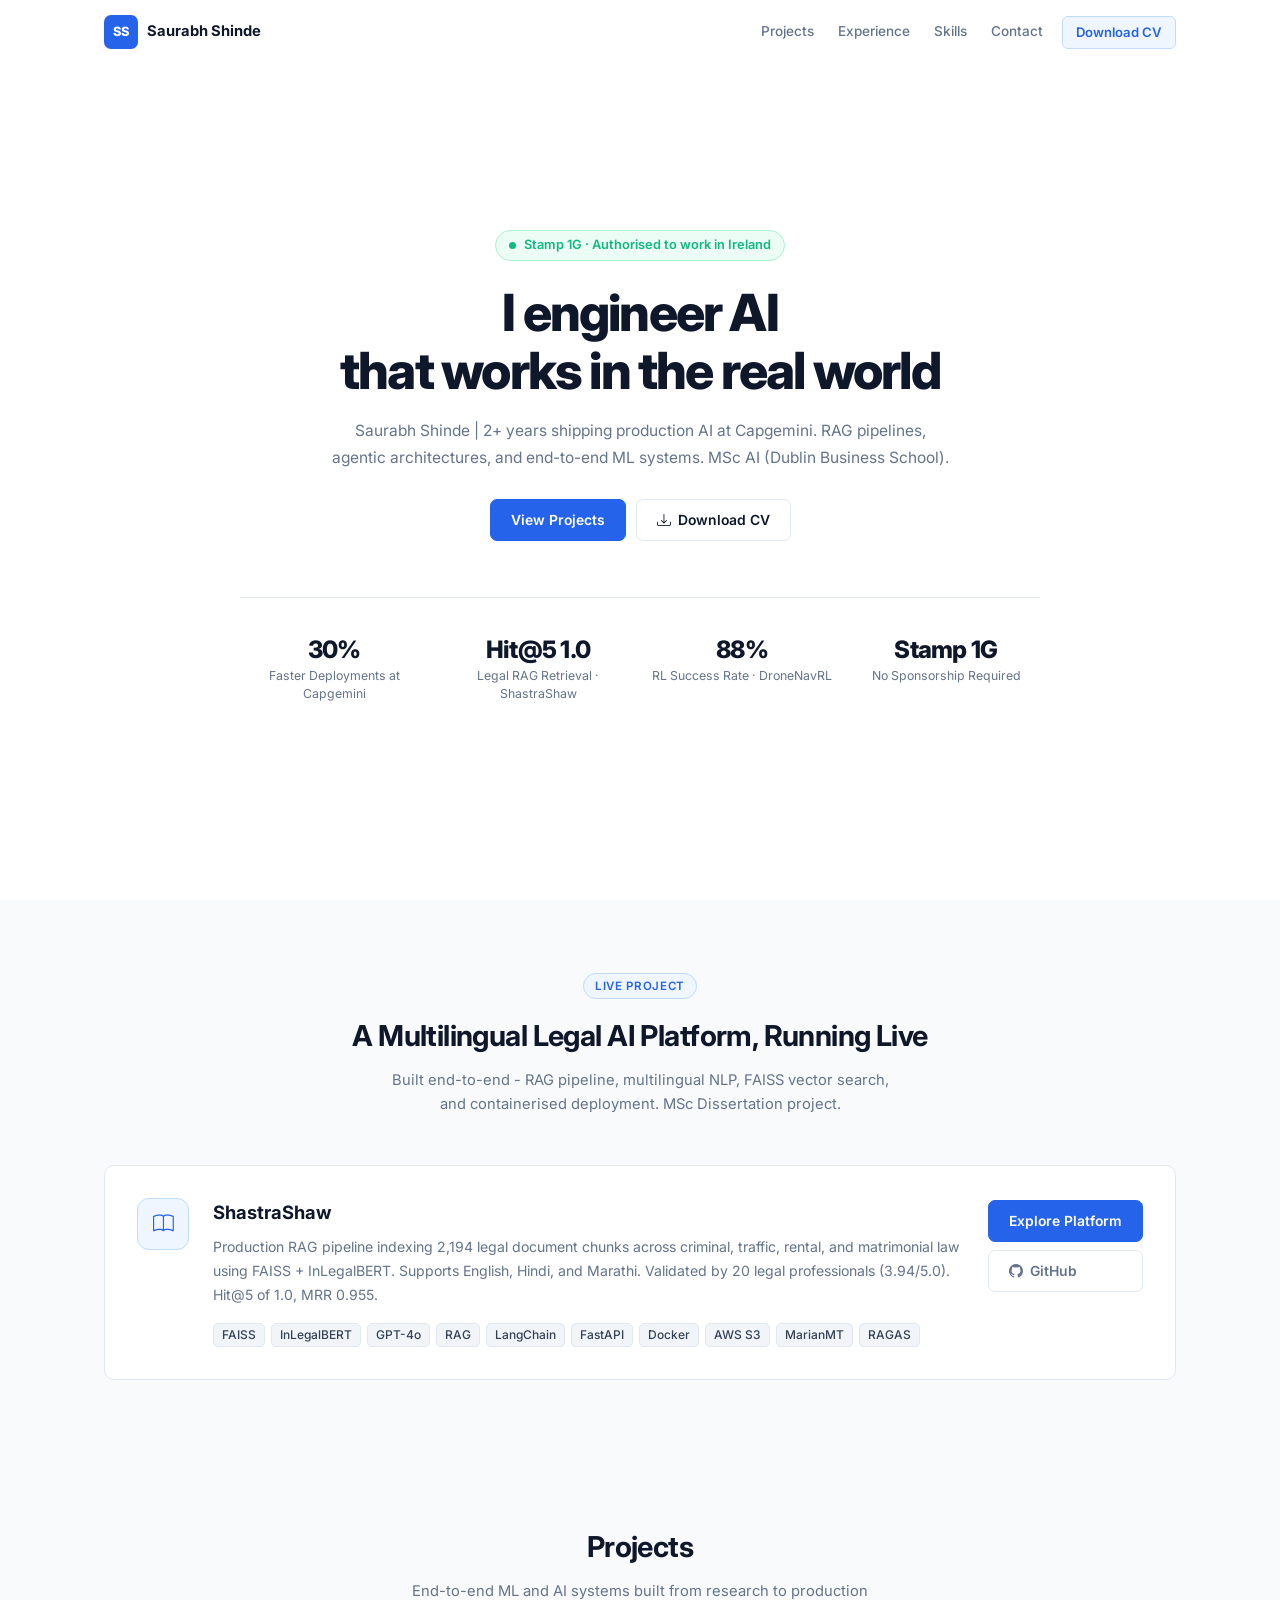
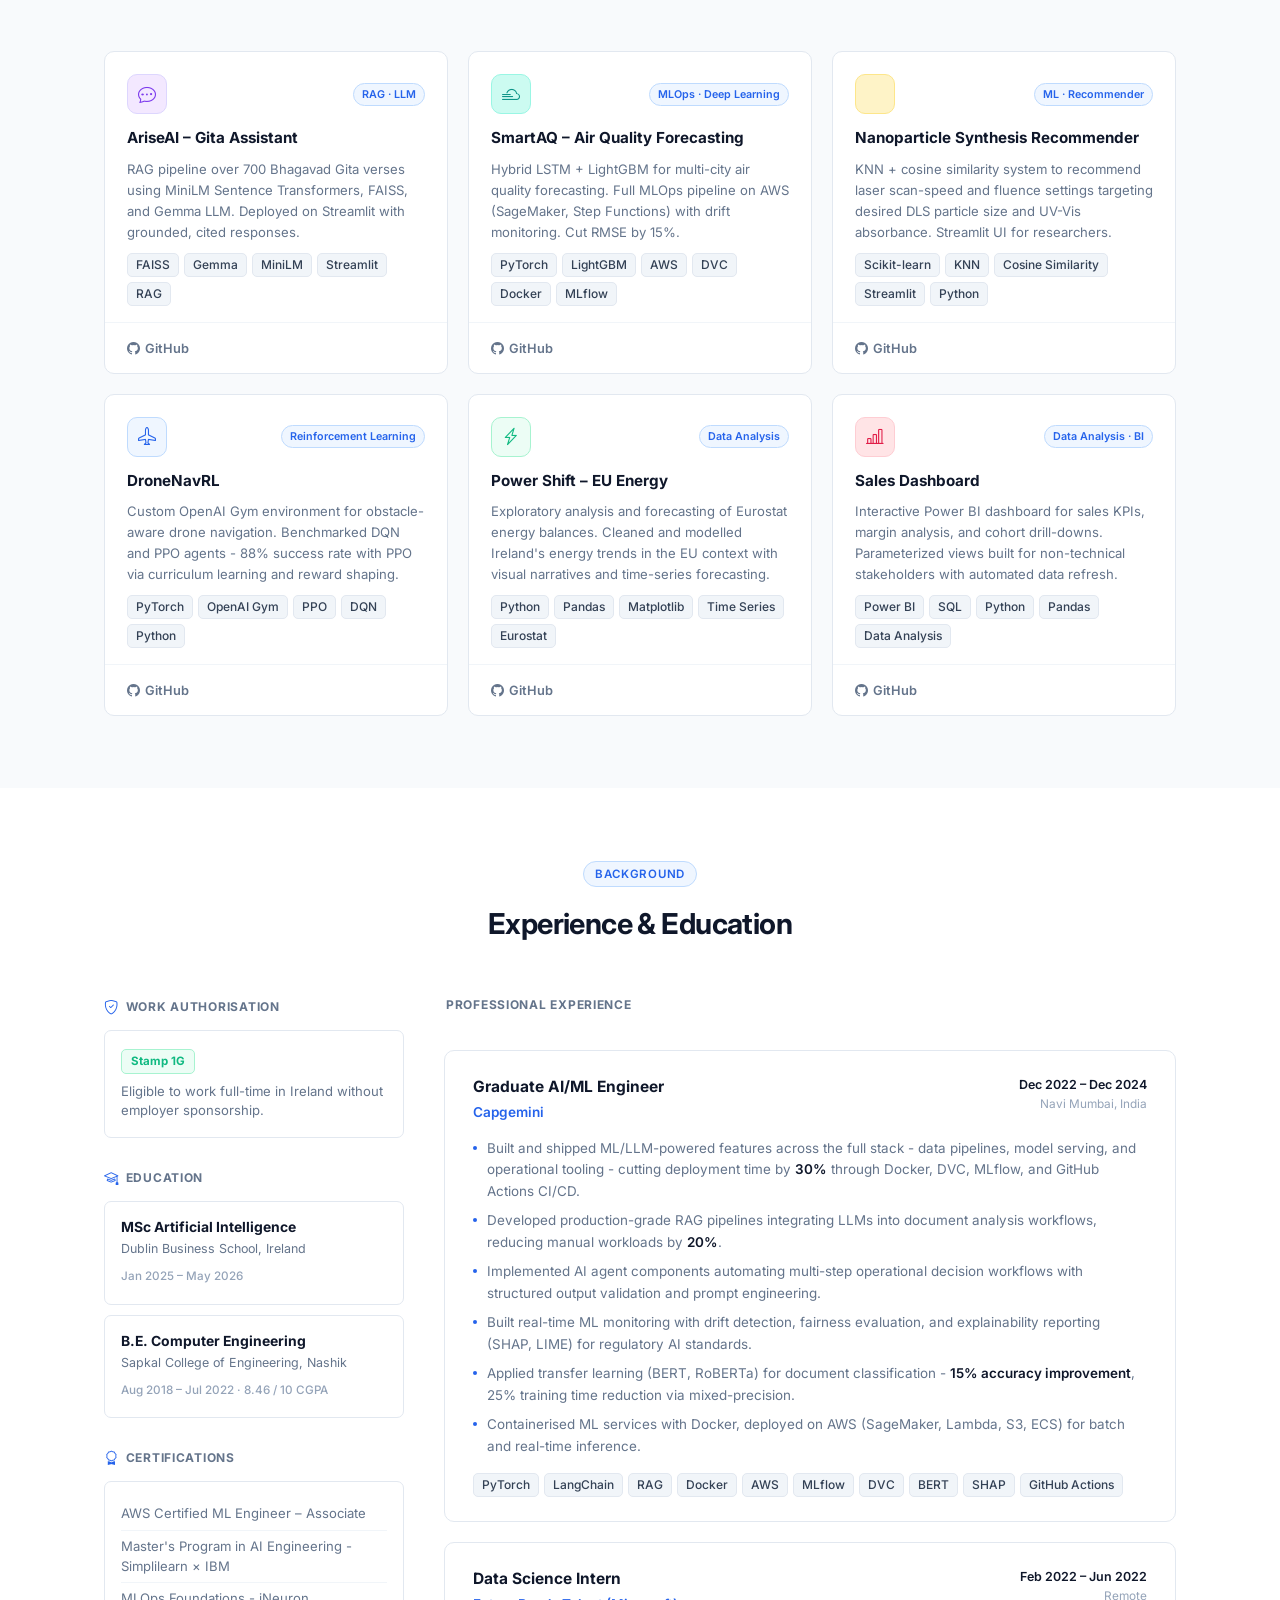
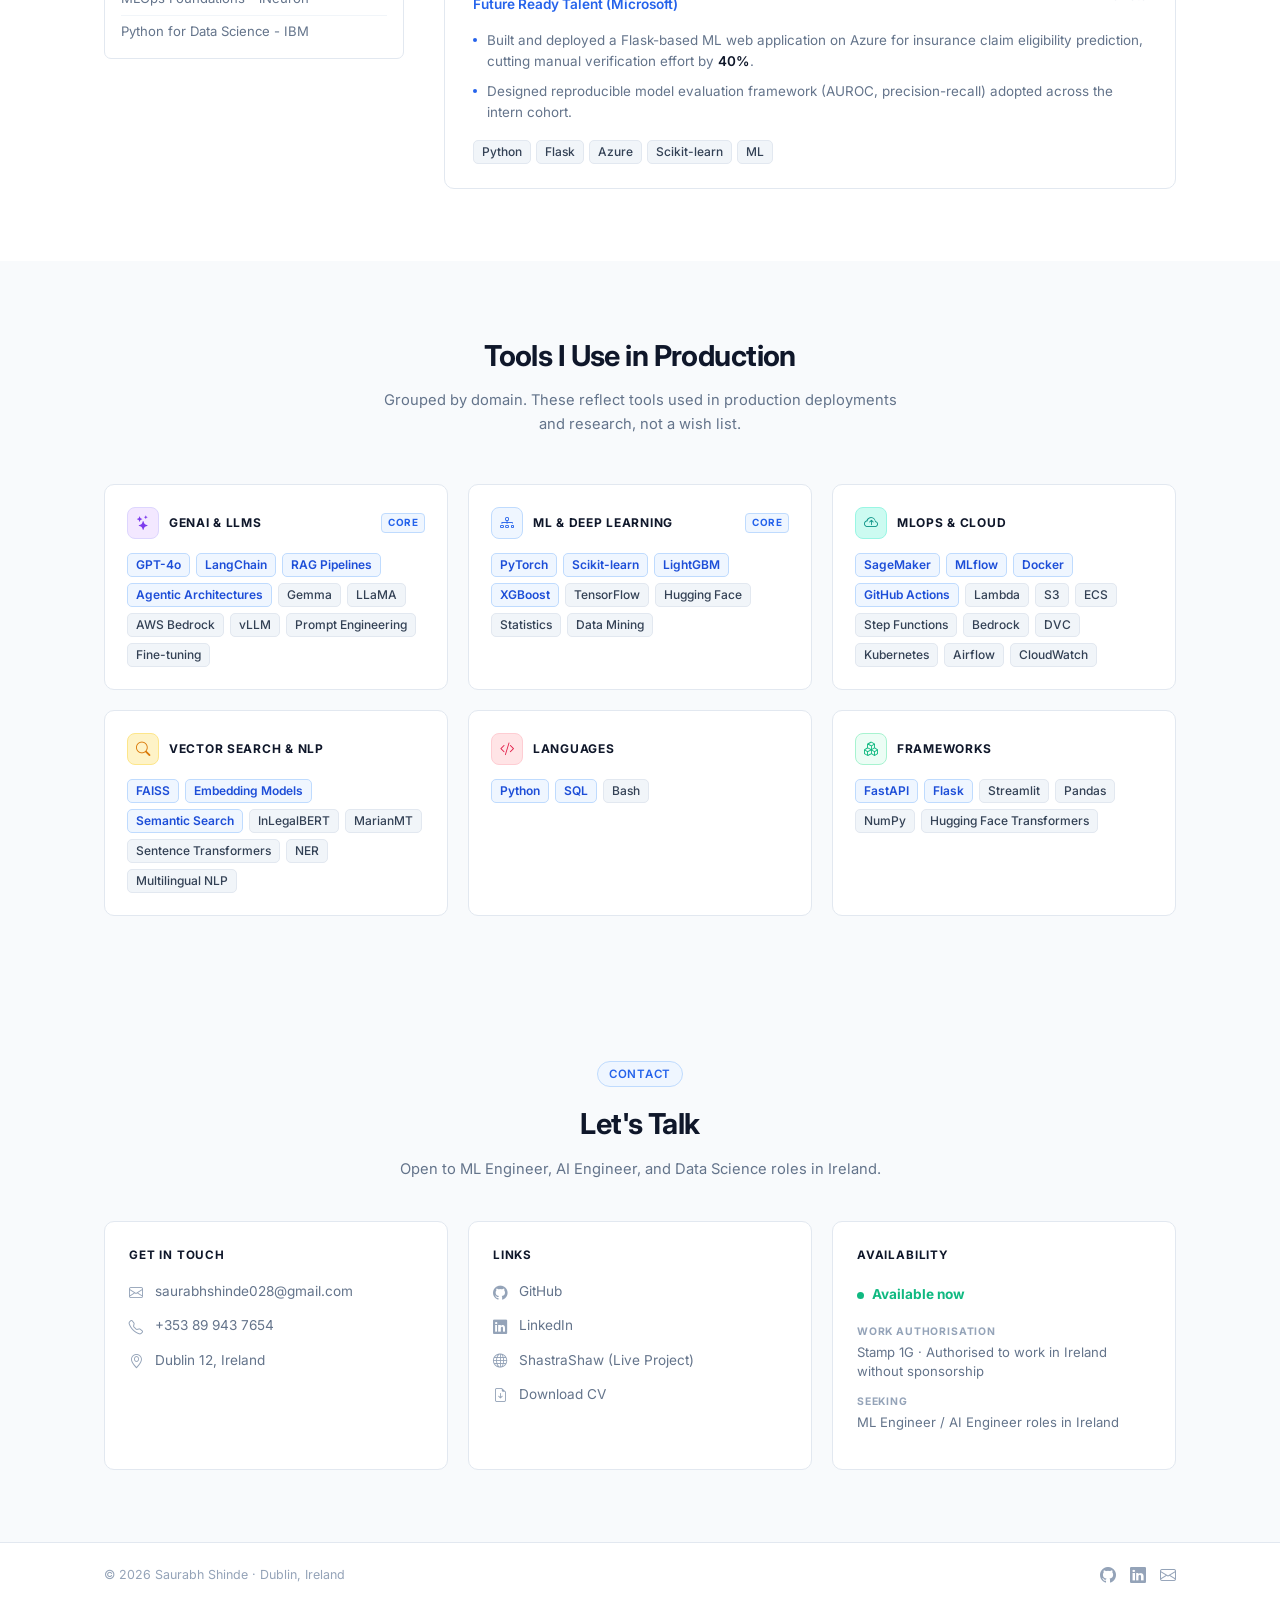
==== index.html @ 2bde20ed "Changed the theme" ====
<!DOCTYPE html>
<html lang="en">

<head>
  <meta charset="utf-8">
  <meta name="viewport" content="width=device-width, initial-scale=1.0">
  <title>Saurabh Shinde | ML Engineer</title>
  <meta name="description" content="ML/AI Engineer with 2+ years building production RAG pipelines, agentic AI, and end-to-end ML systems. Based in Dublin, Ireland. Stamp 1G - no sponsorship required.">
  <meta name="keywords" content="ML Engineer, AI Engineer, RAG, LLM, PyTorch, AWS, Dublin, Ireland">

  <!-- Google Fonts: Inter -->
  <link rel="preconnect" href="https://fonts.googleapis.com">
  <link rel="preconnect" href="https://fonts.gstatic.com" crossorigin>
  <link href="https://fonts.googleapis.com/css2?family=Inter:wght@300;400;500;600;700;800&display=swap" rel="stylesheet">

  <!-- Bootstrap Icons -->
  <link href="assets/vendor/bootstrap-icons/bootstrap-icons.css" rel="stylesheet">

  <!-- AOS -->
  <link href="assets/vendor/aos/aos.css" rel="stylesheet">

  <!-- Main CSS -->
  <link href="assets/css/style.css" rel="stylesheet">
</head

<body>

  <!-- ======= Navbar ======= -->
  <header id="navbar">
    <div class="nav-container">
      <a href="#home" class="nav-logo">
        <span class="logo-initials">SS</span>
        <span class="logo-name">Saurabh Shinde</span>
      </a>
      <nav class="nav-links" id="nav-links">
        <a href="#projects" class="nav-item">Projects</a>
        <a href="#experience" class="nav-item">Experience</a>
        <a href="#skills" class="nav-item">Skills</a>
        <a href="#contact" class="nav-item">Contact</a>
        <a href="#" class="btn-cv" id="cv-btn">Download CV</a>
      </nav>
      <button class="mobile-toggle" id="mobile-toggle" aria-label="Toggle menu">
        <i class="bi bi-list"></i>
      </button>
    </div>
    <!-- Mobile menu -->
    <div class="mobile-menu" id="mobile-menu">
      <a href="#projects" class="mobile-link">Projects</a>
      <a href="#experience" class="mobile-link">Experience</a>
      <a href="#skills" class="mobile-link">Skills</a>
      <a href="#contact" class="mobile-link">Contact</a>
      <a href="#" class="btn-cv mobile-cv">Download CV</a>
    </div>
  </header>

  <!-- ======= Hero ======= -->
  <section id="home" class="hero">
    <div class="hero-container hero-center">
      <div class="hero-text" data-aos="fade-up">
        <span class="hero-badge">
          <span class="badge-dot"></span>
          Stamp 1G · Authorised to work in Ireland
        </span>
        <h1 class="hero-headline">I engineer AI<br>that works in the real world</h1>
        <p class="hero-sub">
          Saurabh Shinde | 2+ years shipping production AI at Capgemini. RAG pipelines,
          agentic architectures, and end-to-end ML systems. MSc AI (Dublin Business School).
        </p>
        <div class="hero-ctas">
          <a href="#projects" class="btn-primary">View Projects</a>
          <a href="#" class="btn-secondary" id="cv-hero">
            <i class="bi bi-download"></i> Download CV
          </a>
        </div>
      </div>

      <div class="hero-stats" data-aos="fade-up" data-aos-delay="150">
        <div class="stat-card">
          <span class="stat-number">30%</span>
          <span class="stat-label">Faster Deployments at Capgemini</span>
        </div>
        <div class="stat-card">
          <span class="stat-number">Hit@5 1.0</span>
          <span class="stat-label">Legal RAG Retrieval · ShastraShaw</span>
        </div>
        <div class="stat-card">
          <span class="stat-number">88%</span>
          <span class="stat-label">RL Success Rate · DroneNavRL</span>
        </div>
        <div class="stat-card">
          <span class="stat-number">Stamp 1G</span>
          <span class="stat-label">No Sponsorship Required</span>
        </div>
      </div>
    </div>
  </section>

  <!-- ======= Featured Project: ShastraShaw ======= -->
  <section id="featured" class="featured-section section-alt">
    <div class="section-container">
      <div class="section-header" data-aos="fade-up">
        <span class="section-tag">Live Project</span>
        <h2 class="section-title">A Multilingual Legal AI Platform, Running Live</h2>
        <p class="section-sub">Built end-to-end - RAG pipeline, multilingual NLP, FAISS vector search, and containerised deployment. MSc Dissertation project.</p>
      </div>

      <div class="featured-card" data-aos="fade-up">
        <div class="featured-card-inner">
          <div class="featured-icon-wrap">
            <i class="bi bi-book"></i>
          </div>
          <div class="featured-info">
            <h3 class="featured-title">ShastraShaw</h3>
            <p class="featured-desc">
              Production RAG pipeline indexing 2,194 legal document chunks across criminal, traffic, rental, and
              matrimonial law using FAISS + InLegalBERT. Supports English, Hindi, and Marathi. Validated by 20
              legal professionals (3.94/5.0). Hit@5 of 1.0, MRR 0.955.
            </p>
            <div class="featured-tags">
              <span class="tag">FAISS</span>
              <span class="tag">InLegalBERT</span>
              <span class="tag">GPT-4o</span>
              <span class="tag">RAG</span>
              <span class="tag">LangChain</span>
              <span class="tag">FastAPI</span>
              <span class="tag">Docker</span>
              <span class="tag">AWS S3</span>
              <span class="tag">MarianMT</span>
              <span class="tag">RAGAS</span>
            </div>
          </div>
          <div class="featured-actions">
            <a href="https://shastrashaw.online" target="_blank" class="btn-primary">Explore Platform</a>
            <a href="https://github.com/saurabh-028" target="_blank" class="btn-outline">
              <i class="bi bi-github"></i> GitHub
            </a>
          </div>
        </div>
      </div>
    </div>
  </section>

  <!-- ======= Projects ======= -->
  <section id="projects" class="projects-section section-alt">
    <div class="section-container">
      <div class="section-header" data-aos="fade-up">
        <h2 class="section-title">Projects</h2>
        <p class="section-sub">End-to-end ML and AI systems built from research to production</p>
      </div>

      <div class="projects-grid">

        <!-- AriseAI -->
        <div class="project-card" data-aos="fade-up">
          <div class="project-body">
            <div class="project-icon-row">
              <div class="project-icon-wrap icon-purple"><i class="bi bi-chat-dots"></i></div>
              <span class="project-type">RAG · LLM</span>
            </div>
            <h3 class="project-title">AriseAI – Gita Assistant</h3>
            <p class="project-desc">RAG pipeline over 700 Bhagavad Gita verses using MiniLM Sentence Transformers, FAISS, and Gemma LLM. Deployed on Streamlit with grounded, cited responses.</p>
            <div class="project-tags">
              <span class="tag">FAISS</span>
              <span class="tag">Gemma</span>
              <span class="tag">MiniLM</span>
              <span class="tag">Streamlit</span>
              <span class="tag">RAG</span>
            </div>
          </div>
          <div class="project-footer">
            <a href="https://github.com/saurabh-028" target="_blank" class="project-link"><i class="bi bi-github"></i> GitHub</a>
          </div>
        </div>

        <!-- SmartAQ -->
        <div class="project-card" data-aos="fade-up" data-aos-delay="50">
          <div class="project-body">
            <div class="project-icon-row">
              <div class="project-icon-wrap icon-teal"><i class="bi bi-cloud-fog2"></i></div>
              <span class="project-type">MLOps · Deep Learning</span>
            </div>
            <h3 class="project-title">SmartAQ – Air Quality Forecasting</h3>
            <p class="project-desc">Hybrid LSTM + LightGBM for multi-city air quality forecasting. Full MLOps pipeline on AWS (SageMaker, Step Functions) with drift monitoring. Cut RMSE by 15%.</p>
            <div class="project-tags">
              <span class="tag">PyTorch</span>
              <span class="tag">LightGBM</span>
              <span class="tag">AWS</span>
              <span class="tag">DVC</span>
              <span class="tag">Docker</span>
              <span class="tag">MLflow</span>
            </div>
          </div>
          <div class="project-footer">
            <a href="https://github.com/saurabh-028" target="_blank" class="project-link"><i class="bi bi-github"></i> GitHub</a>
          </div>
        </div>

        <!-- Nanoparticle Synthesis Recommender -->
        <div class="project-card" data-aos="fade-up" data-aos-delay="100">
          <div class="project-body">
            <div class="project-icon-row">
              <div class="project-icon-wrap icon-amber"><i class="bi bi-brilliance"></i></div>
              <span class="project-type">ML · Recommender</span>
            </div>
            <h3 class="project-title">Nanoparticle Synthesis Recommender</h3>
            <p class="project-desc">KNN + cosine similarity system to recommend laser scan-speed and fluence settings targeting desired DLS particle size and UV-Vis absorbance. Streamlit UI for researchers.</p>
            <div class="project-tags">
              <span class="tag">Scikit-learn</span>
              <span class="tag">KNN</span>
              <span class="tag">Cosine Similarity</span>
              <span class="tag">Streamlit</span>
              <span class="tag">Python</span>
            </div>
          </div>
          <div class="project-footer">
            <a href="https://github.com/saurabh-028" target="_blank" class="project-link"><i class="bi bi-github"></i> GitHub</a>
          </div>
        </div>

        <!-- DroneNavRL -->
        <div class="project-card" data-aos="fade-up">
          <div class="project-body">
            <div class="project-icon-row">
              <div class="project-icon-wrap icon-blue"><i class="bi bi-airplane"></i></div>
              <span class="project-type">Reinforcement Learning</span>
            </div>
            <h3 class="project-title">DroneNavRL</h3>
            <p class="project-desc">Custom OpenAI Gym environment for obstacle-aware drone navigation. Benchmarked DQN and PPO agents - 88% success rate with PPO via curriculum learning and reward shaping.</p>
            <div class="project-tags">
              <span class="tag">PyTorch</span>
              <span class="tag">OpenAI Gym</span>
              <span class="tag">PPO</span>
              <span class="tag">DQN</span>
              <span class="tag">Python</span>
            </div>
          </div>
          <div class="project-footer">
            <a href="https://github.com/saurabh-028" target="_blank" class="project-link"><i class="bi bi-github"></i> GitHub</a>
          </div>
        </div>

        <!-- Power Shift -->
        <div class="project-card" data-aos="fade-up" data-aos-delay="50">
          <div class="project-body">
            <div class="project-icon-row">
              <div class="project-icon-wrap icon-green"><i class="bi bi-lightning-charge"></i></div>
              <span class="project-type">Data Analysis</span>
            </div>
            <h3 class="project-title">Power Shift – EU Energy</h3>
            <p class="project-desc">Exploratory analysis and forecasting of Eurostat energy balances. Cleaned and modelled Ireland's energy trends in the EU context with visual narratives and time-series forecasting.</p>
            <div class="project-tags">
              <span class="tag">Python</span>
              <span class="tag">Pandas</span>
              <span class="tag">Matplotlib</span>
              <span class="tag">Time Series</span>
              <span class="tag">Eurostat</span>
            </div>
          </div>
          <div class="project-footer">
            <a href="https://github.com/saurabh-028" target="_blank" class="project-link"><i class="bi bi-github"></i> GitHub</a>
          </div>
        </div>

        <!-- Sales Dashboard -->
        <div class="project-card" data-aos="fade-up" data-aos-delay="100">
          <div class="project-body">
            <div class="project-icon-row">
              <div class="project-icon-wrap icon-rose"><i class="bi bi-bar-chart-line"></i></div>
              <span class="project-type">Data Analysis · BI</span>
            </div>
            <h3 class="project-title">Sales Dashboard</h3>
            <p class="project-desc">Interactive Power BI dashboard for sales KPIs, margin analysis, and cohort drill-downs. Parameterized views built for non-technical stakeholders with automated data refresh.</p>
            <div class="project-tags">
              <span class="tag">Power BI</span>
              <span class="tag">SQL</span>
              <span class="tag">Python</span>
              <span class="tag">Pandas</span>
              <span class="tag">Data Analysis</span>
            </div>
          </div>
          <div class="project-footer">
            <a href="https://github.com/saurabh-028" target="_blank" class="project-link"><i class="bi bi-github"></i> GitHub</a>
          </div>
        </div>

      </div>
    </div>
  </section>

  <!-- ======= Experience & Education ======= -->
  <section id="experience" class="experience-section">
    <div class="section-container">
      <div class="section-header" data-aos="fade-up">
        <span class="section-tag">Background</span>
        <h2 class="section-title">Experience & Education</h2>
      </div>

      <div class="exp-edu-layout">

        <!-- Left column: Work Auth + Education + Certs -->
        <div class="edu-sidebar" data-aos="fade-up">

          <div class="sidebar-block">
            <h4 class="sidebar-label"><i class="bi bi-shield-check"></i> Work Authorisation</h4>
            <div class="sidebar-card">
              <span class="stamp-badge">Stamp 1G</span>
              <p class="sidebar-text">Eligible to work full-time in Ireland without employer sponsorship.</p>
            </div>
          </div>

          <div class="sidebar-block">
            <h4 class="sidebar-label"><i class="bi bi-mortarboard"></i> Education</h4>
            <div class="sidebar-card">
              <h5 class="edu-degree">MSc Artificial Intelligence</h5>
              <p class="edu-school">Dublin Business School, Ireland</p>
              <span class="edu-period">Jan 2025 – May 2026</span>
            </div>
            <div class="sidebar-card">
              <h5 class="edu-degree">B.E. Computer Engineering</h5>
              <p class="edu-school">Sapkal College of Engineering, Nashik</p>
              <span class="edu-period">Aug 2018 – Jul 2022 · 8.46 / 10 CGPA</span>
            </div>
          </div>

          <div class="sidebar-block">
            <h4 class="sidebar-label"><i class="bi bi-award"></i> Certifications</h4>
            <div class="sidebar-card">
              <p class="cert-item">AWS Certified ML Engineer – Associate</p>
              <p class="cert-item">Master's Program in AI Engineering - Simplilearn × IBM</p>
              <p class="cert-item">MLOps Foundations - iNeuron</p>
              <p class="cert-item">Python for Data Science - IBM</p>
            </div>
          </div>

        </div>

        <!-- Right column: Professional Experience -->
        <div class="exp-timeline" data-aos="fade-up" data-aos-delay="100">

          <h4 class="timeline-label">Professional Experience</h4>

          <!-- Capgemini -->
          <div class="exp-card">
            <div class="exp-header">
              <div>
                <h3 class="exp-role">Graduate AI/ML Engineer</h3>
                <p class="exp-company">Capgemini</p>
              </div>
              <div class="exp-meta-inline">
                <span class="exp-period">Dec 2022 – Dec 2024</span>
                <span class="exp-location">Navi Mumbai, India</span>
              </div>
            </div>
            <ul class="exp-bullets">
              <li>Built and shipped ML/LLM-powered features across the full stack - data pipelines, model serving, and operational tooling - cutting deployment time by <strong>30%</strong> through Docker, DVC, MLflow, and GitHub Actions CI/CD.</li>
              <li>Developed production-grade RAG pipelines integrating LLMs into document analysis workflows, reducing manual workloads by <strong>20%</strong>.</li>
              <li>Implemented AI agent components automating multi-step operational decision workflows with structured output validation and prompt engineering.</li>
              <li>Built real-time ML monitoring with drift detection, fairness evaluation, and explainability reporting (SHAP, LIME) for regulatory AI standards.</li>
              <li>Applied transfer learning (BERT, RoBERTa) for document classification - <strong>15% accuracy improvement</strong>, 25% training time reduction via mixed-precision.</li>
              <li>Containerised ML services with Docker, deployed on AWS (SageMaker, Lambda, S3, ECS) for batch and real-time inference.</li>
            </ul>
            <div class="exp-tags">
              <span class="tag">PyTorch</span>
              <span class="tag">LangChain</span>
              <span class="tag">RAG</span>
              <span class="tag">Docker</span>
              <span class="tag">AWS</span>
              <span class="tag">MLflow</span>
              <span class="tag">DVC</span>
              <span class="tag">BERT</span>
              <span class="tag">SHAP</span>
              <span class="tag">GitHub Actions</span>
            </div>
          </div>

          <!-- Microsoft -->
          <div class="exp-card">
            <div class="exp-header">
              <div>
                <h3 class="exp-role">Data Science Intern</h3>
                <p class="exp-company">Future Ready Talent (Microsoft)</p>
              </div>
              <div class="exp-meta-inline">
                <span class="exp-period">Feb 2022 – Jun 2022</span>
                <span class="exp-location">Remote</span>
              </div>
            </div>
            <ul class="exp-bullets">
              <li>Built and deployed a Flask-based ML web application on Azure for insurance claim eligibility prediction, cutting manual verification effort by <strong>40%</strong>.</li>
              <li>Designed reproducible model evaluation framework (AUROC, precision-recall) adopted across the intern cohort.</li>
            </ul>
            <div class="exp-tags">
              <span class="tag">Python</span>
              <span class="tag">Flask</span>
              <span class="tag">Azure</span>
              <span class="tag">Scikit-learn</span>
              <span class="tag">ML</span>
            </div>
          </div>

        </div>
      </div>
    </div>
  </section>

  <!-- ======= Skills ======= -->
  <section id="skills" class="skills-section section-alt">
    <div class="section-container">
      <div class="section-header" data-aos="fade-up">
        <h2 class="section-title">Tools I Use in Production</h2>
        <p class="section-sub">Grouped by domain. These reflect tools used in production deployments and research, not a wish list.</p>
      </div>

      <div class="skills-grid">

        <div class="skill-domain" data-aos="fade-up">
          <div class="domain-header">
            <div class="domain-icon icon-purple"><i class="bi bi-stars"></i></div>
            <h4 class="domain-title">GenAI & LLMs</h4>
            <span class="domain-badge">Core</span>
          </div>
          <div class="skill-tags">
            <span class="tag tag-core">GPT-4o</span>
            <span class="tag tag-core">LangChain</span>
            <span class="tag tag-core">RAG Pipelines</span>
            <span class="tag tag-core">Agentic Architectures</span>
            <span class="tag">Gemma</span>
            <span class="tag">LLaMA</span>
            <span class="tag">AWS Bedrock</span>
            <span class="tag">vLLM</span>
            <span class="tag">Prompt Engineering</span>
            <span class="tag">Fine-tuning</span>
          </div>
        </div>

        <div class="skill-domain" data-aos="fade-up" data-aos-delay="50">
          <div class="domain-header">
            <div class="domain-icon icon-blue"><i class="bi bi-diagram-3"></i></div>
            <h4 class="domain-title">ML & Deep Learning</h4>
            <span class="domain-badge">Core</span>
          </div>
          <div class="skill-tags">
            <span class="tag tag-core">PyTorch</span>
            <span class="tag tag-core">Scikit-learn</span>
            <span class="tag tag-core">LightGBM</span>
            <span class="tag tag-core">XGBoost</span>
            <span class="tag">TensorFlow</span>
            <span class="tag">Hugging Face</span>
            <span class="tag">Statistics</span>
            <span class="tag">Data Mining</span>
          </div>
        </div>

        <div class="skill-domain" data-aos="fade-up" data-aos-delay="100">
          <div class="domain-header">
            <div class="domain-icon icon-teal"><i class="bi bi-cloud-arrow-up"></i></div>
            <h4 class="domain-title">MLOps & Cloud</h4>
          </div>
          <div class="skill-tags">
            <span class="tag tag-core">SageMaker</span>
            <span class="tag tag-core">MLflow</span>
            <span class="tag tag-core">Docker</span>
            <span class="tag tag-core">GitHub Actions</span>
            <span class="tag">Lambda</span>
            <span class="tag">S3</span>
            <span class="tag">ECS</span>
            <span class="tag">Step Functions</span>
            <span class="tag">Bedrock</span>
            <span class="tag">DVC</span>
            <span class="tag">Kubernetes</span>
            <span class="tag">Airflow</span>
            <span class="tag">CloudWatch</span>
          </div>
        </div>

        <div class="skill-domain" data-aos="fade-up" data-aos-delay="150">
          <div class="domain-header">
            <div class="domain-icon icon-amber"><i class="bi bi-search"></i></div>
            <h4 class="domain-title">Vector Search & NLP</h4>
          </div>
          <div class="skill-tags">
            <span class="tag tag-core">FAISS</span>
            <span class="tag tag-core">Embedding Models</span>
            <span class="tag tag-core">Semantic Search</span>
            <span class="tag">InLegalBERT</span>
            <span class="tag">MarianMT</span>
            <span class="tag">Sentence Transformers</span>
            <span class="tag">NER</span>
            <span class="tag">Multilingual NLP</span>
          </div>
        </div>

        <div class="skill-domain" data-aos="fade-up">
          <div class="domain-header">
            <div class="domain-icon icon-rose"><i class="bi bi-code-slash"></i></div>
            <h4 class="domain-title">Languages</h4>
          </div>
          <div class="skill-tags">
            <span class="tag tag-core">Python</span>
            <span class="tag tag-core">SQL</span>
            <span class="tag">Bash</span>
          </div>
        </div>

        <div class="skill-domain" data-aos="fade-up" data-aos-delay="50">
          <div class="domain-header">
            <div class="domain-icon icon-green"><i class="bi bi-boxes"></i></div>
            <h4 class="domain-title">Frameworks</h4>
          </div>
          <div class="skill-tags">
            <span class="tag tag-core">FastAPI</span>
            <span class="tag tag-core">Flask</span>
            <span class="tag">Streamlit</span>
            <span class="tag">Pandas</span>
            <span class="tag">NumPy</span>
            <span class="tag">Hugging Face Transformers</span>
          </div>
        </div>

      </div>
    </div>
  </section>

  <!-- ======= Contact ======= -->
  <section id="contact" class="contact-section section-alt">
    <div class="section-container">
      <div class="contact-header" data-aos="fade-up">
        <span class="section-tag">Contact</span>
        <h2 class="section-title">Let's Talk</h2>
        <p class="section-sub">Open to ML Engineer, AI Engineer, and Data Science roles in Ireland.</p>
      </div>

      <div class="contact-cards" data-aos="fade-up" data-aos-delay="100">

        <div class="contact-card">
          <h4 class="contact-card-title">Get in Touch</h4>
          <ul class="contact-list">
            <li>
              <i class="bi bi-envelope"></i>
              <a href="mailto:saurabhshinde028@gmail.com">saurabhshinde028@gmail.com</a>
            </li>
            <li>
              <i class="bi bi-telephone"></i>
              <span>+353 89 943 7654</span>
            </li>
            <li>
              <i class="bi bi-geo-alt"></i>
              <span>Dublin 12, Ireland</span>
            </li>
          </ul>
        </div>

        <div class="contact-card">
          <h4 class="contact-card-title">Links</h4>
          <ul class="contact-list">
            <li>
              <i class="bi bi-github"></i>
              <a href="https://github.com/saurabh-028" target="_blank">GitHub</a>
            </li>
            <li>
              <i class="bi bi-linkedin"></i>
              <a href="https://www.linkedin.com/in/saurabh-shinde-2022-sms/" target="_blank">LinkedIn</a>
            </li>
            <li>
              <i class="bi bi-globe"></i>
              <a href="https://shastrashaw.online" target="_blank">ShastraShaw (Live Project)</a>
            </li>
            <li>
              <i class="bi bi-file-earmark-arrow-down"></i>
              <a href="#" id="cv-link">Download CV</a>
            </li>
          </ul>
        </div>

        <div class="contact-card">
          <h4 class="contact-card-title">Availability</h4>
          <div class="availability-badge">
            <span class="avail-dot"></span>
            <span>Available now</span>
          </div>
          <div class="avail-detail">
            <p class="avail-label">WORK AUTHORISATION</p>
            <p class="avail-value">Stamp 1G · Authorised to work in Ireland without sponsorship</p>
          </div>
          <div class="avail-detail">
            <p class="avail-label">SEEKING</p>
            <p class="avail-value">ML Engineer / AI Engineer roles in Ireland</p>
          </div>
        </div>

      </div>
    </div>
  </section>

  <!-- ======= Footer ======= -->
  <footer class="footer">
    <div class="footer-container">
      <p class="footer-copy">© 2026 Saurabh Shinde · Dublin, Ireland</p>
      <div class="footer-links">
        <a href="https://github.com/saurabh-028" target="_blank" aria-label="GitHub"><i class="bi bi-github"></i></a>
        <a href="https://www.linkedin.com/in/saurabh-shinde-2022-sms/" target="_blank" aria-label="LinkedIn"><i class="bi bi-linkedin"></i></a>
        <a href="mailto:saurabhshinde028@gmail.com" aria-label="Email"><i class="bi bi-envelope"></i></a>
      </div>
    </div>
  </footer>

  <!-- Back to top -->
  <a href="#home" class="back-to-top" id="back-to-top" aria-label="Back to top">
    <i class="bi bi-arrow-up"></i>
  </a>

  <!-- Scripts -->
  <script src="assets/vendor/aos/aos.js"></script>
  <script src="assets/js/main.js"></script>

</body>
</html>
---- assets/css/style.css ----
/* ===================================================
   SAURABH SHINDE — PORTFOLIO
   Professional / Corporate Theme
   =================================================== */

:root {
  --bg:             #ffffff;
  --bg-alt:         #f8fafc;
  --bg-card:        #ffffff;
  --text-primary:   #0f172a;
  --text-secondary: #64748b;
  --text-muted:     #94a3b8;
  --accent:         #2563eb;
  --accent-light:   #eff6ff;
  --accent-hover:   #1d4ed8;
  --border:         #e2e8f0;
  --border-light:   #f1f5f9;
  --green:          #10b981;
  --green-light:    #ecfdf5;
  --tag-bg:         #f1f5f9;
  --tag-text:       #334155;
  --tag-core-bg:    #eff6ff;
  --tag-core-text:  #1d4ed8;
  --shadow-sm:      0 1px 3px rgba(0,0,0,0.06);
  --shadow-md:      0 4px 14px rgba(0,0,0,0.07);
  --radius:         10px;
  --radius-sm:      7px;
  --radius-lg:      14px;
  --nav-height:     64px;
  --container:      1120px;
  --transition:     0.2s ease;
}

/* --- Reset --- */
*, *::before, *::after { box-sizing: border-box; margin: 0; padding: 0; }
html { scroll-behavior: smooth; }
body {
  font-family: 'Inter', -apple-system, BlinkMacSystemFont, 'Segoe UI', sans-serif;
  background: var(--bg);
  color: var(--text-primary);
  line-height: 1.6;
  -webkit-font-smoothing: antialiased;
}
a { color: var(--accent); text-decoration: none; transition: color var(--transition); }
a:hover { color: var(--accent-hover); }
ul { list-style: none; }
img { max-width: 100%; display: block; }

/* --- Layout --- */
.section-container { max-width: var(--container); margin: 0 auto; padding: 0 24px; }
.section-alt { background: var(--bg-alt); }
.section-header { text-align: center; margin-bottom: 48px; }
.section-title { font-size: 1.8rem; font-weight: 700; color: var(--text-primary); letter-spacing: -0.02em; margin-bottom: 10px; }
.section-sub { font-size: 0.92rem; color: var(--text-secondary); max-width: 520px; margin: 0 auto; line-height: 1.6; }
.section-tag {
  display: inline-block; font-size: 0.72rem; font-weight: 600; letter-spacing: 0.06em;
  text-transform: uppercase; color: var(--accent); background: var(--accent-light);
  border: 1px solid #bfdbfe; border-radius: 999px; padding: 3px 11px; margin-bottom: 14px;
}

/* --- Tags --- */
.tag {
  display: inline-flex; align-items: center; font-size: 0.75rem; font-weight: 500;
  background: var(--tag-bg); color: var(--tag-text); border: 1px solid var(--border);
  border-radius: 5px; padding: 2px 8px; line-height: 1.5;
}
.tag-core { background: var(--tag-core-bg); color: var(--tag-core-text); border-color: #bfdbfe; font-weight: 600; }

/* --- Buttons --- */
.btn-primary {
  display: inline-flex; align-items: center; gap: 7px; font-size: 0.87rem; font-weight: 600;
  color: #fff; background: var(--accent); border: 1.5px solid var(--accent);
  border-radius: var(--radius-sm); padding: 9px 20px; transition: all var(--transition); text-decoration: none;
}
.btn-primary:hover { background: var(--accent-hover); border-color: var(--accent-hover); color: #fff; }

.btn-secondary {
  display: inline-flex; align-items: center; gap: 7px; font-size: 0.87rem; font-weight: 600;
  color: var(--text-primary); background: var(--bg); border: 1.5px solid var(--border);
  border-radius: var(--radius-sm); padding: 9px 20px; transition: all var(--transition); text-decoration: none;
}
.btn-secondary:hover { border-color: var(--accent); color: var(--accent); }

.btn-outline {
  display: inline-flex; align-items: center; gap: 7px; font-size: 0.87rem; font-weight: 600;
  color: var(--text-secondary); background: transparent; border: 1.5px solid var(--border);
  border-radius: var(--radius-sm); padding: 9px 20px; transition: all var(--transition); text-decoration: none;
}
.btn-outline:hover { border-color: var(--text-primary); color: var(--text-primary); }

/* ===================================================
   NAVBAR
   =================================================== */
#navbar {
  position: fixed; top: 0; left: 0; right: 0; z-index: 1000;
  background: rgba(255,255,255,0.97); backdrop-filter: blur(8px);
  border-bottom: 1px solid transparent;
  transition: border-color var(--transition), box-shadow var(--transition);
}
#navbar.scrolled { border-color: var(--border); box-shadow: var(--shadow-sm); }

.nav-container {
  max-width: var(--container); margin: 0 auto; padding: 0 24px;
  height: var(--nav-height); display: flex; align-items: center; justify-content: space-between;
}
.nav-logo { display: flex; align-items: center; gap: 9px; text-decoration: none; }
.logo-initials {
  display: inline-flex; align-items: center; justify-content: center;
  width: 34px; height: 34px; border-radius: 7px; background: var(--accent);
  color: #fff; font-size: 0.8rem; font-weight: 800; flex-shrink: 0;
}
.logo-name { font-size: 0.92rem; font-weight: 700; color: var(--text-primary); }
.nav-links { display: flex; align-items: center; gap: 2px; }
.nav-item {
  font-size: 0.85rem; font-weight: 500; color: var(--text-secondary); padding: 5px 11px;
  border-radius: 5px; transition: all var(--transition); text-decoration: none;
}
.nav-item:hover, .nav-item.active { color: var(--text-primary); background: var(--tag-bg); }
.btn-cv {
  font-size: 0.82rem; font-weight: 600; color: var(--accent); background: var(--accent-light);
  border: 1.5px solid #bfdbfe; border-radius: 6px; padding: 5px 13px; margin-left: 6px;
  text-decoration: none; display: inline-flex; align-items: center;
  transition: all var(--transition);
}
.btn-cv:hover { background: var(--accent); color: #fff; border-color: var(--accent); }
.mobile-toggle {
  display: none; background: none; border: 1px solid var(--border); border-radius: 6px;
  padding: 5px 9px; cursor: pointer; font-size: 1.15rem; color: var(--text-primary); line-height: 1;
}
.mobile-menu {
  display: none; flex-direction: column; padding: 10px 24px 14px;
  border-top: 1px solid var(--border); gap: 3px; background: var(--bg);
}
.mobile-menu.open { display: flex; }
.mobile-link {
  font-size: 0.88rem; font-weight: 500; color: var(--text-secondary);
  padding: 7px 11px; border-radius: 6px; text-decoration: none; transition: all var(--transition);
}
.mobile-link:hover { color: var(--text-primary); background: var(--tag-bg); }
.mobile-cv { margin-top: 6px; text-align: center; }

/* ===================================================
   HERO — CENTER ALIGNED
   =================================================== */
.hero {
  min-height: 100vh; display: flex; align-items: center;
  padding: calc(var(--nav-height) + 48px) 0 80px; background: var(--bg);
}
.hero-container { max-width: var(--container); margin: 0 auto; padding: 0 24px; width: 100%; }
.hero-center { text-align: center; }
.hero-center .hero-text { display: flex; flex-direction: column; align-items: center; }
.hero-center .hero-sub { max-width: 620px; }
.hero-center .hero-ctas { justify-content: center; }
.hero-center .hero-stats { max-width: 800px; margin: 0 auto; }

.hero-badge {
  display: inline-flex; align-items: center; gap: 8px;
  font-size: 0.8rem; font-weight: 600; color: var(--green); background: var(--green-light);
  border: 1px solid #a7f3d0; border-radius: 999px; padding: 4px 13px; margin-bottom: 22px;
}
.badge-dot {
  width: 7px; height: 7px; border-radius: 50%; background: var(--green);
  animation: pulse-dot 2s infinite; flex-shrink: 0;
}
@keyframes pulse-dot {
  0%, 100% { opacity: 1; transform: scale(1); }
  50% { opacity: 0.5; transform: scale(0.8); }
}
.hero-headline {
  font-size: clamp(2.2rem, 5vw, 3.2rem); font-weight: 800; color: var(--text-primary);
  letter-spacing: -0.035em; line-height: 1.15; margin-bottom: 18px;
}
.hero-sub { font-size: 0.97rem; color: var(--text-secondary); line-height: 1.7; margin-bottom: 28px; }
.hero-ctas { display: flex; gap: 10px; flex-wrap: wrap; margin-bottom: 56px; }
.hero-stats {
  display: grid; grid-template-columns: repeat(4, 1fr); gap: 16px;
  border-top: 1px solid var(--border); padding-top: 40px;
}
.stat-card { display: flex; flex-direction: column; gap: 5px; }
.stat-number { font-size: 1.5rem; font-weight: 800; color: var(--text-primary); letter-spacing: -0.03em; line-height: 1; }
.stat-label { font-size: 0.77rem; color: var(--text-secondary); line-height: 1.4; }

/* ===================================================
   FEATURED PROJECT — CLEAN, MINIMAL
   =================================================== */
.featured-section { padding: 72px 0; }

.featured-card {
  background: var(--bg-card); border: 1px solid var(--border);
  border-radius: var(--radius); padding: 32px; margin-top: 8px;
}
.featured-card-inner {
  display: flex; align-items: flex-start; gap: 24px;
}
.featured-icon-wrap {
  width: 52px; height: 52px; border-radius: 12px;
  background: var(--accent-light); border: 1px solid #bfdbfe;
  display: flex; align-items: center; justify-content: center;
  font-size: 1.3rem; color: var(--accent); flex-shrink: 0;
}
.featured-info { flex: 1; }
.featured-title { font-size: 1.15rem; font-weight: 700; color: var(--text-primary); margin-bottom: 8px; }
.featured-desc { font-size: 0.88rem; color: var(--text-secondary); line-height: 1.7; margin-bottom: 16px; }
.featured-tags { display: flex; flex-wrap: wrap; gap: 6px; }
.featured-actions { display: flex; flex-direction: column; gap: 8px; flex-shrink: 0; padding-top: 2px; }

/* ===================================================
   PROJECTS — ICON CARDS (NO IMAGES)
   =================================================== */
.projects-section { padding: 72px 0; }
.projects-grid { display: grid; grid-template-columns: repeat(3, 1fr); gap: 20px; }

.project-card {
  background: var(--bg-card); border: 1px solid var(--border); border-radius: var(--radius);
  display: flex; flex-direction: column;
  transition: box-shadow var(--transition), transform var(--transition);
}
.project-card:hover { box-shadow: var(--shadow-md); transform: translateY(-2px); }

.project-body { padding: 22px 22px 16px; flex: 1; display: flex; flex-direction: column; gap: 10px; }

.project-icon-row { display: flex; align-items: center; justify-content: space-between; margin-bottom: 4px; }
.project-icon-wrap {
  width: 40px; height: 40px; border-radius: 10px;
  display: flex; align-items: center; justify-content: center;
  font-size: 1.1rem; flex-shrink: 0;
}
.project-title { font-size: 0.95rem; font-weight: 700; color: var(--text-primary); line-height: 1.35; }
.project-type {
  font-size: 0.67rem; font-weight: 600; color: var(--accent); background: var(--accent-light);
  border: 1px solid #bfdbfe; border-radius: 999px; padding: 2px 8px; white-space: nowrap; flex-shrink: 0;
}
.project-desc { font-size: 0.82rem; color: var(--text-secondary); line-height: 1.6; flex: 1; }
.project-tags { display: flex; flex-wrap: wrap; gap: 5px; }
.project-footer { padding: 12px 22px; border-top: 1px solid var(--border-light); }
.project-link {
  display: inline-flex; align-items: center; gap: 5px;
  font-size: 0.8rem; font-weight: 600; color: var(--text-secondary); text-decoration: none;
  transition: color var(--transition);
}
.project-link:hover { color: var(--text-primary); }

/* ===================================================
   ICON COLOR VARIANTS (shared across projects + skills)
   =================================================== */
.icon-purple { background: #f3e8ff; color: #7c3aed; border: 1px solid #ddd6fe; }
.icon-blue   { background: var(--accent-light); color: var(--accent); border: 1px solid #bfdbfe; }
.icon-teal   { background: #ccfbf1; color: #0d9488; border: 1px solid #99f6e4; }
.icon-amber  { background: #fef3c7; color: #d97706; border: 1px solid #fde68a; }
.icon-green  { background: var(--green-light); color: var(--green); border: 1px solid #a7f3d0; }
.icon-rose   { background: #ffe4e6; color: #e11d48; border: 1px solid #fecdd3; }

/* ===================================================
   EXPERIENCE & EDUCATION — SIDE-BY-SIDE
   =================================================== */
.experience-section { padding: 72px 0; background: var(--bg); }

.exp-edu-layout {
  display: grid; grid-template-columns: 300px 1fr; gap: 40px; align-items: start;
}

/* --- Left sidebar: Education --- */
.edu-sidebar { display: flex; flex-direction: column; gap: 28px; }
.sidebar-block {}
.sidebar-label {
  display: flex; align-items: center; gap: 7px;
  font-size: 0.75rem; font-weight: 700; text-transform: uppercase; letter-spacing: 0.06em;
  color: var(--text-secondary); margin-bottom: 12px;
}
.sidebar-label i { font-size: 0.9rem; color: var(--accent); }
.sidebar-card {
  background: var(--bg-card); border: 1px solid var(--border); border-radius: var(--radius-sm);
  padding: 16px; margin-bottom: 10px;
}
.sidebar-card:last-child { margin-bottom: 0; }

.stamp-badge {
  display: inline-block; font-size: 0.72rem; font-weight: 700; color: var(--green);
  background: var(--green-light); border: 1px solid #a7f3d0; border-radius: 5px;
  padding: 2px 9px; margin-bottom: 8px;
}
.sidebar-text { font-size: 0.82rem; color: var(--text-secondary); line-height: 1.5; }

.edu-degree { font-size: 0.87rem; font-weight: 700; color: var(--text-primary); margin-bottom: 3px; line-height: 1.3; }
.edu-school { font-size: 0.78rem; color: var(--text-secondary); margin-bottom: 3px; }
.edu-period { font-size: 0.73rem; color: var(--text-muted); font-weight: 500; }

.cert-item {
  font-size: 0.82rem; color: var(--text-secondary); line-height: 1.5;
  padding: 6px 0; border-bottom: 1px solid var(--border-light);
}
.cert-item:last-child { border-bottom: none; padding-bottom: 0; }

/* --- Right: Experience timeline --- */
.timeline-label {
  font-size: 0.75rem; font-weight: 700; text-transform: uppercase; letter-spacing: 0.06em;
  color: var(--text-secondary); margin-bottom: 16px; padding-left: 2px;
}

.exp-timeline { display: flex; flex-direction: column; gap: 20px; }

.exp-card {
  background: var(--bg-card); border: 1px solid var(--border);
  border-radius: var(--radius); padding: 24px 28px;
}

.exp-header {
  display: flex; justify-content: space-between; align-items: flex-start;
  gap: 16px; margin-bottom: 14px; flex-wrap: wrap;
}
.exp-role { font-size: 0.97rem; font-weight: 700; color: var(--text-primary); margin-bottom: 2px; }
.exp-company { font-size: 0.85rem; font-weight: 600; color: var(--accent); }
.exp-meta-inline { text-align: right; flex-shrink: 0; }
.exp-period { font-size: 0.78rem; font-weight: 600; color: var(--text-primary); display: block; }
.exp-location { font-size: 0.74rem; color: var(--text-muted); display: block; }

.exp-bullets { display: flex; flex-direction: column; gap: 8px; margin-bottom: 16px; }
.exp-bullets li {
  font-size: 0.84rem; color: var(--text-secondary); line-height: 1.6;
  padding-left: 14px; position: relative;
}
.exp-bullets li::before {
  content: ''; position: absolute; left: 0; top: 8px;
  width: 4px; height: 4px; border-radius: 50%; background: var(--accent);
}
.exp-bullets li strong { color: var(--text-primary); font-weight: 600; }
.exp-tags { display: flex; flex-wrap: wrap; gap: 5px; }

/* ===================================================
   SKILLS — WITH ICONS
   =================================================== */
.skills-section { padding: 72px 0; }
.skills-grid { display: grid; grid-template-columns: repeat(3, 1fr); gap: 20px; }
.skill-domain {
  background: var(--bg-card); border: 1px solid var(--border);
  border-radius: var(--radius); padding: 22px;
}
.domain-header { display: flex; align-items: center; gap: 10px; margin-bottom: 14px; }
.domain-icon {
  width: 32px; height: 32px; border-radius: 8px;
  display: flex; align-items: center; justify-content: center;
  font-size: 0.9rem; flex-shrink: 0;
}
.domain-title {
  font-size: 0.75rem; font-weight: 700; color: var(--text-primary);
  text-transform: uppercase; letter-spacing: 0.06em; flex: 1;
}
.domain-badge {
  font-size: 0.62rem; font-weight: 700; color: var(--accent);
  background: var(--accent-light); border: 1px solid #bfdbfe;
  border-radius: 4px; padding: 1px 6px; text-transform: uppercase; letter-spacing: 0.05em;
}
.skill-tags { display: flex; flex-wrap: wrap; gap: 6px; }

/* ===================================================
   CONTACT
   =================================================== */
.contact-section { padding: 72px 0; }
.contact-header { text-align: center; margin-bottom: 40px; }
.contact-cards { display: grid; grid-template-columns: repeat(3, 1fr); gap: 20px; }
.contact-card {
  background: var(--bg-card); border: 1px solid var(--border);
  border-radius: var(--radius); padding: 24px;
}
.contact-card-title {
  font-size: 0.73rem; font-weight: 700; color: var(--text-primary);
  text-transform: uppercase; letter-spacing: 0.07em; margin-bottom: 16px;
}
.contact-list { display: flex; flex-direction: column; gap: 11px; }
.contact-list li { display: flex; align-items: center; gap: 10px; font-size: 0.85rem; }
.contact-list li i { font-size: 0.9rem; color: var(--text-muted); width: 16px; flex-shrink: 0; }
.contact-list li a, .contact-list li span { color: var(--text-secondary); transition: color var(--transition); }
.contact-list li a:hover { color: var(--accent); }

.availability-badge {
  display: inline-flex; align-items: center; gap: 8px;
  font-size: 0.85rem; font-weight: 700; color: var(--green); margin-bottom: 18px;
}
.avail-dot { width: 7px; height: 7px; border-radius: 50%; background: var(--green); animation: pulse-dot 2s infinite; }
.avail-detail { margin-bottom: 12px; }
.avail-label { font-size: 0.65rem; font-weight: 700; letter-spacing: 0.08em; text-transform: uppercase; color: var(--text-muted); margin-bottom: 2px; }
.avail-value { font-size: 0.82rem; color: var(--text-secondary); line-height: 1.5; }

/* ===================================================
   FOOTER
   =================================================== */
.footer { background: var(--bg); border-top: 1px solid var(--border); padding: 20px 0; }
.footer-container {
  max-width: var(--container); margin: 0 auto; padding: 0 24px;
  display: flex; align-items: center; justify-content: space-between;
}
.footer-copy { font-size: 0.78rem; color: var(--text-muted); }
.footer-links { display: flex; gap: 14px; }
.footer-links a { font-size: 1rem; color: var(--text-muted); transition: color var(--transition); }
.footer-links a:hover { color: var(--text-primary); }

/* ===================================================
   BACK TO TOP
   =================================================== */
.back-to-top {
  position: fixed; bottom: 24px; right: 24px; width: 36px; height: 36px;
  border-radius: 8px; background: var(--text-primary); color: #fff;
  display: flex; align-items: center; justify-content: center; font-size: 0.95rem;
  text-decoration: none; opacity: 0; pointer-events: none;
  transform: translateY(6px); transition: all var(--transition); z-index: 900;
}
.back-to-top.visible { opacity: 1; pointer-events: auto; transform: translateY(0); }
.back-to-top:hover { background: var(--accent); color: #fff; }

/* ===================================================
   RESPONSIVE — TABLET
   =================================================== */
@media (max-width: 1024px) {
  .hero-stats { grid-template-columns: repeat(2, 1fr); }
  .projects-grid { grid-template-columns: repeat(2, 1fr); }
  .skills-grid { grid-template-columns: repeat(2, 1fr); }
  .exp-edu-layout { grid-template-columns: 260px 1fr; gap: 28px; }
  .featured-card-inner { flex-wrap: wrap; }
  .featured-actions { flex-direction: row; }
}

/* ===================================================
   RESPONSIVE — MOBILE
   =================================================== */
@media (max-width: 768px) {
  :root { --nav-height: 56px; }
  .section-title { font-size: 1.45rem; }
  .nav-links { display: none; }
  .mobile-toggle { display: block; }

  .hero { padding: calc(var(--nav-height) + 28px) 0 48px; min-height: auto; }
  .hero-headline { font-size: 1.9rem; }
  .hero-ctas { margin-bottom: 36px; }
  .hero-stats { grid-template-columns: repeat(2, 1fr); gap: 16px; padding-top: 28px; }
  .stat-number { font-size: 1.25rem; }

  /* Featured */
  .featured-card-inner { flex-direction: column; }
  .featured-actions { flex-direction: row; }

  /* Projects */
  .projects-grid { grid-template-columns: 1fr; }

  /* Experience + Education */
  .exp-edu-layout { grid-template-columns: 1fr; gap: 32px; }
  .exp-header { flex-direction: column; gap: 4px; }
  .exp-meta-inline { text-align: left; }
  .exp-card { padding: 20px; }

  /* Skills */
  .skills-grid { grid-template-columns: 1fr; }

  /* Contact */
  .contact-cards { grid-template-columns: 1fr; }

  .footer-container { flex-direction: column; gap: 10px; text-align: center; }
}

@media (max-width: 480px) {
  .hero-ctas { flex-direction: column; align-items: center; width: 100%; }
  .hero-ctas .btn-primary, .hero-ctas .btn-secondary { width: 100%; justify-content: center; }
}
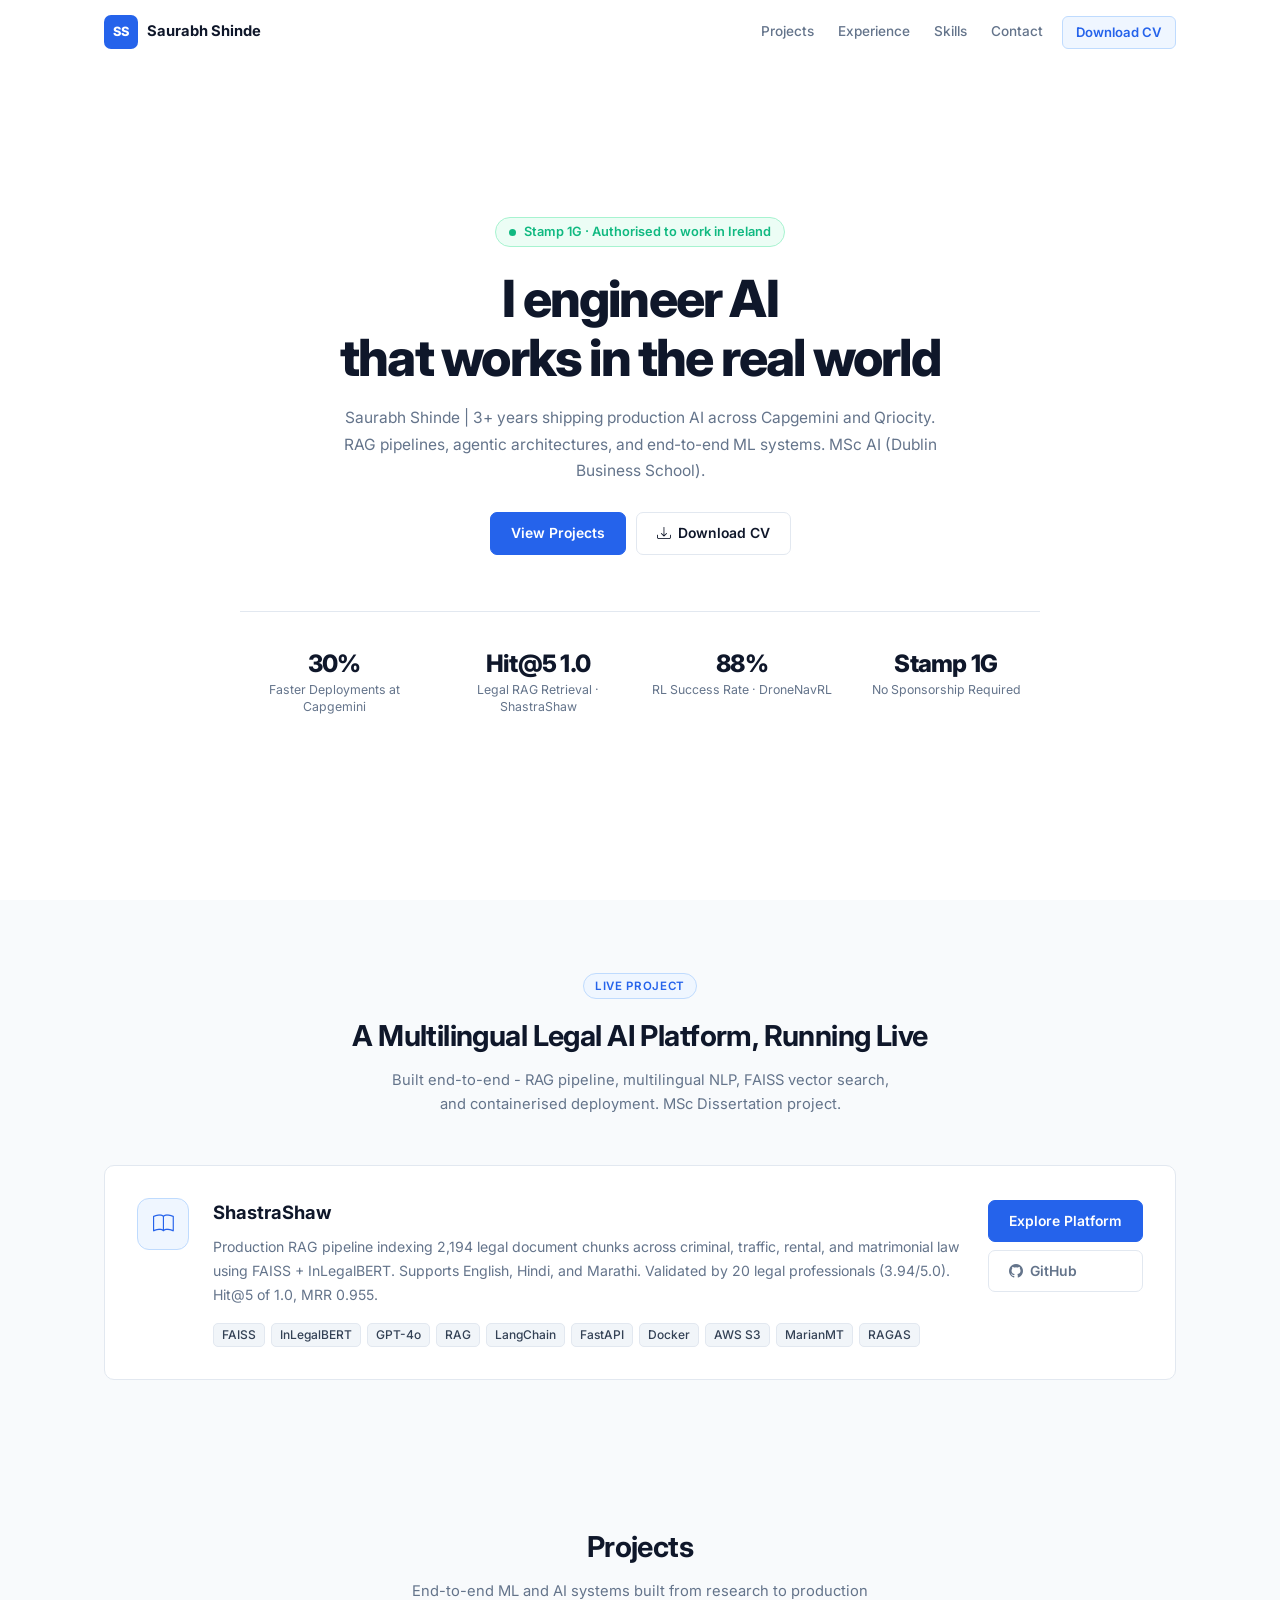
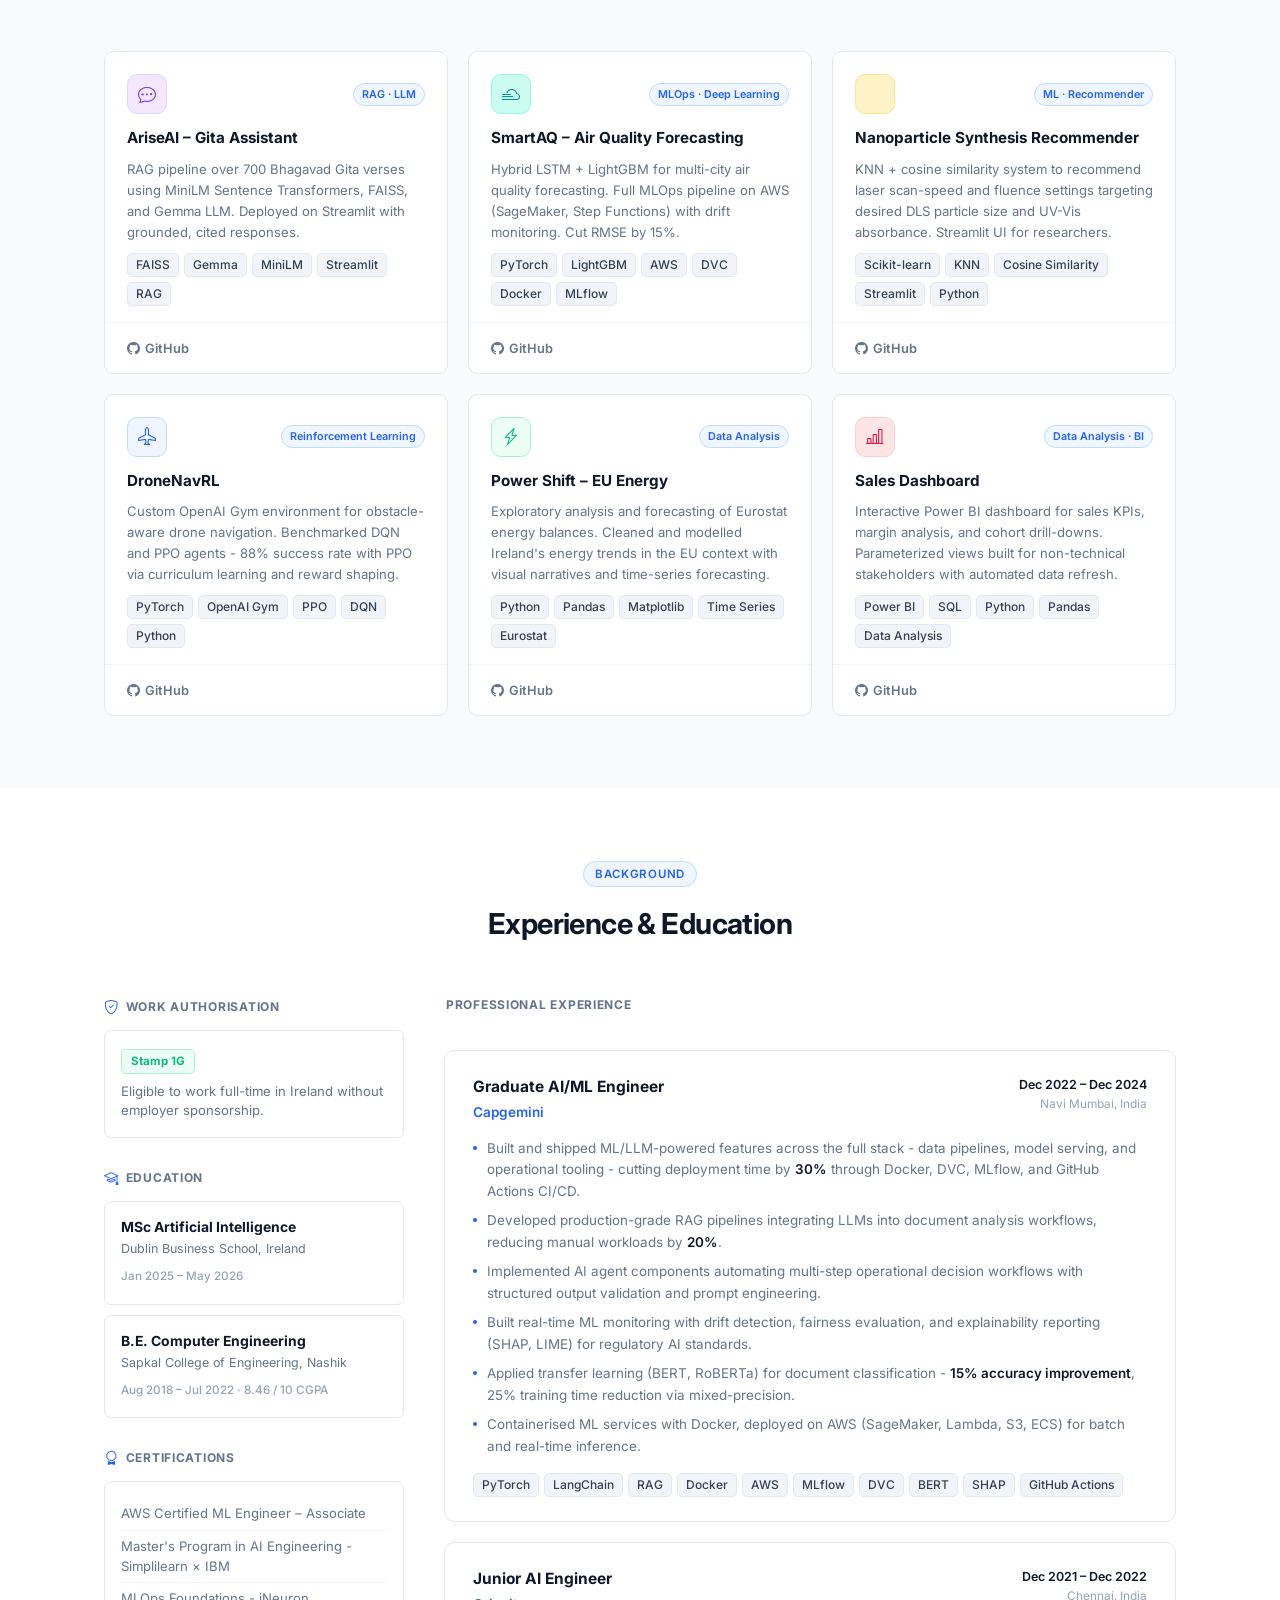
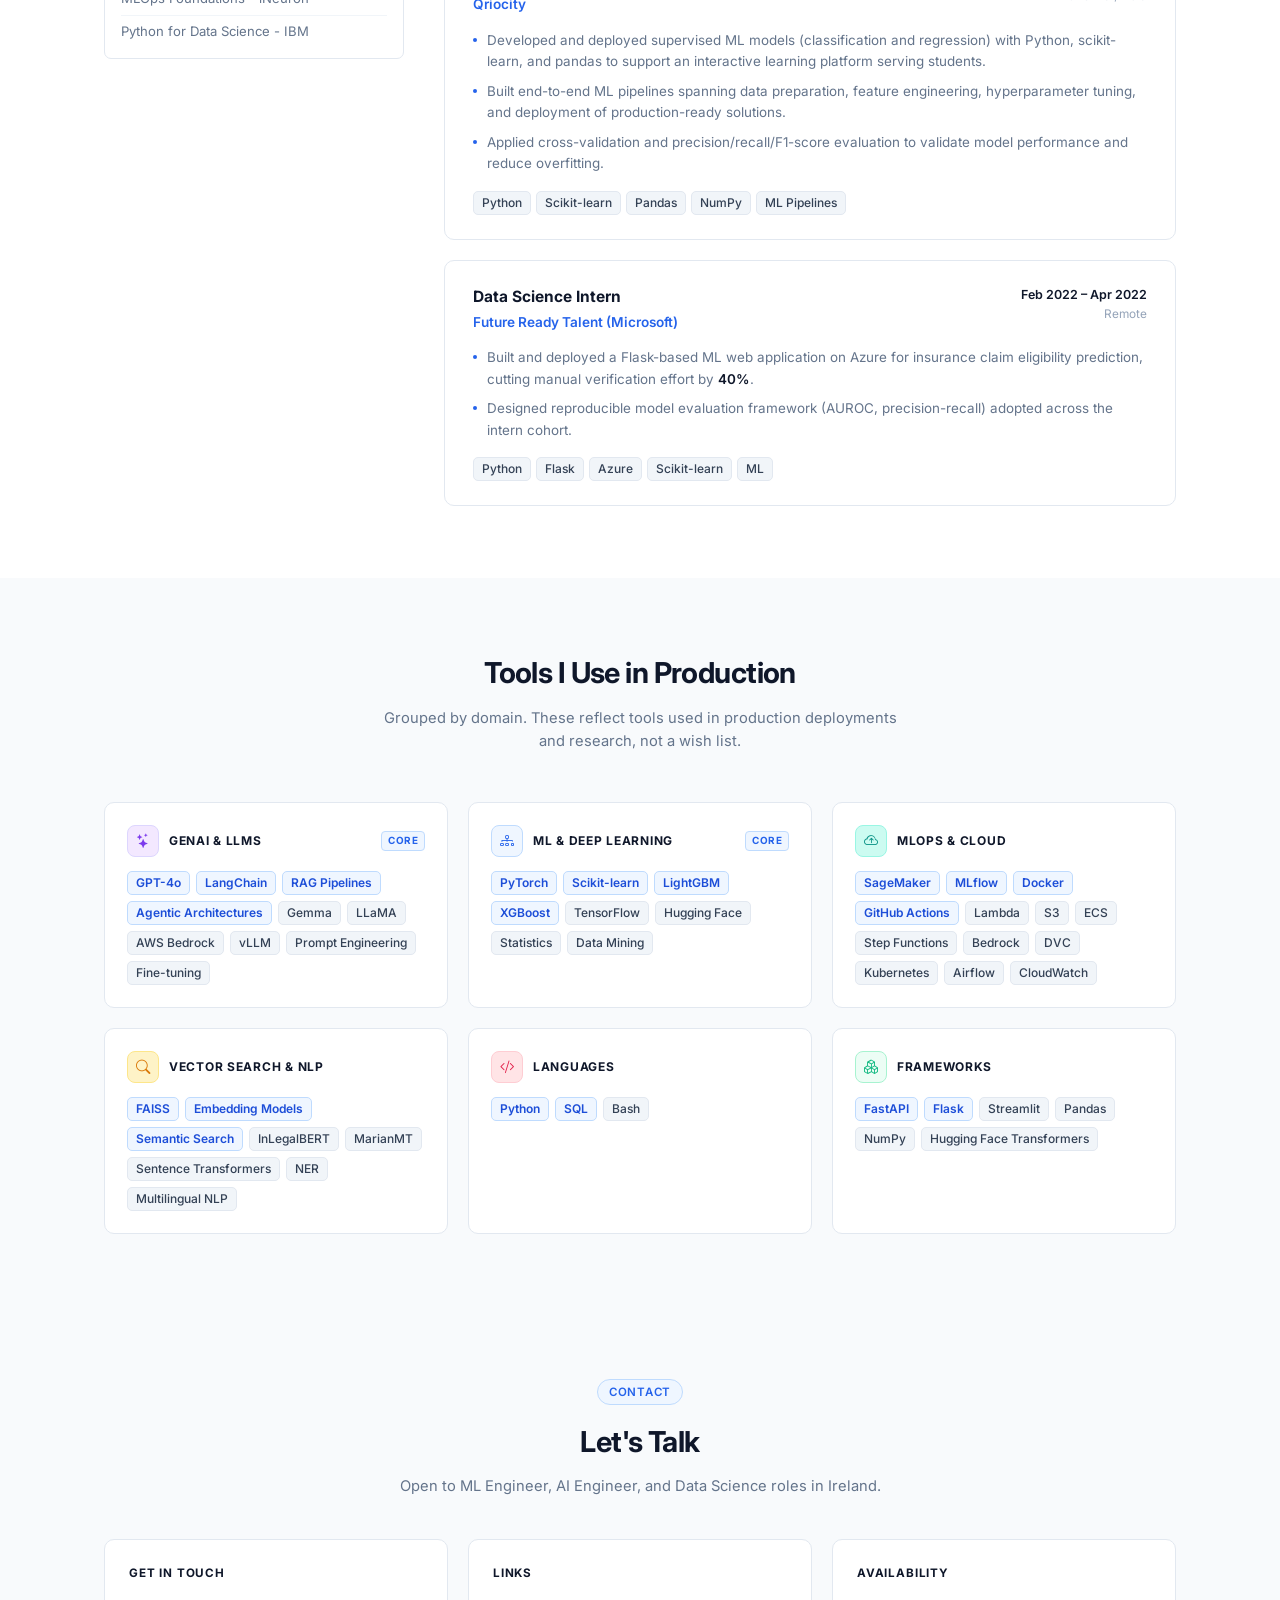
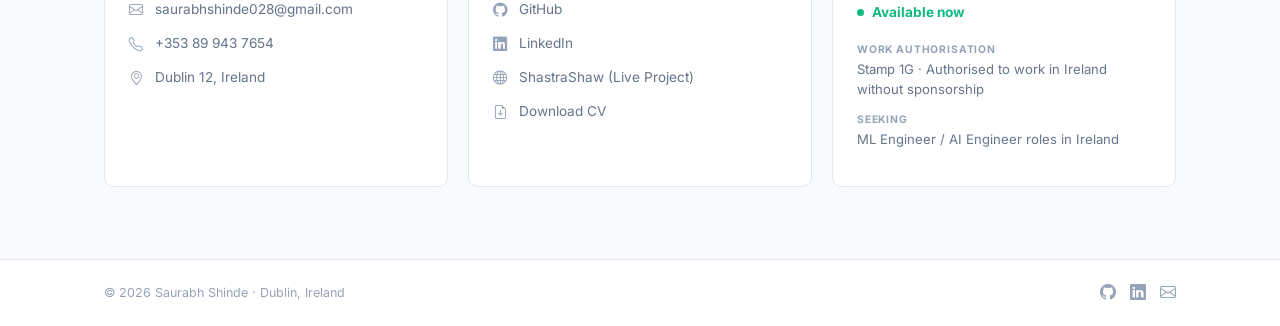
==== commit 7be2c5bb: "Changes contents" ====
--- a/index.html
+++ b/index.html
@@ -5,7 +5,7 @@
   <meta charset="utf-8">
   <meta name="viewport" content="width=device-width, initial-scale=1.0">
   <title>Saurabh Shinde | ML Engineer</title>
-  <meta name="description" content="ML/AI Engineer with 2+ years building production RAG pipelines, agentic AI, and end-to-end ML systems. Based in Dublin, Ireland. Stamp 1G - no sponsorship required.">
+  <meta name="description" content="ML/AI Engineer with 3+ years building production RAG pipelines, agentic AI, and end-to-end ML systems. Based in Dublin, Ireland. Stamp 1G - no sponsorship required.">
   <meta name="keywords" content="ML Engineer, AI Engineer, RAG, LLM, PyTorch, AWS, Dublin, Ireland">
 
   <!-- Google Fonts: Inter -->
@@ -37,7 +37,7 @@
         <a href="#experience" class="nav-item">Experience</a>
         <a href="#skills" class="nav-item">Skills</a>
         <a href="#contact" class="nav-item">Contact</a>
-        <a href="#" class="btn-cv" id="cv-btn">Download CV</a>
+        <a href="https://drive.google.com/file/d/1faZGzYFWr_hqRIlosmDbO8wcE1Jg_0Yg/view?usp=drive_link" class="btn-cv" id="cv-btn" target="_blank" rel="noopener">Download CV</a>
       </nav>
       <button class="mobile-toggle" id="mobile-toggle" aria-label="Toggle menu">
         <i class="bi bi-list"></i>
@@ -49,7 +49,7 @@
       <a href="#experience" class="mobile-link">Experience</a>
       <a href="#skills" class="mobile-link">Skills</a>
       <a href="#contact" class="mobile-link">Contact</a>
-      <a href="#" class="btn-cv mobile-cv">Download CV</a>
+      <a href="https://drive.google.com/file/d/1faZGzYFWr_hqRIlosmDbO8wcE1Jg_0Yg/view?usp=drive_link" class="btn-cv mobile-cv" target="_blank" rel="noopener">Download CV</a>
     </div>
   </header>
 
@@ -63,12 +63,12 @@
         </span>
         <h1 class="hero-headline">I engineer AI<br>that works in the real world</h1>
         <p class="hero-sub">
-          Saurabh Shinde | 2+ years shipping production AI at Capgemini. RAG pipelines,
+          Saurabh Shinde | 3+ years shipping production AI across Capgemini and Qriocity. RAG pipelines,
           agentic architectures, and end-to-end ML systems. MSc AI (Dublin Business School).
         </p>
         <div class="hero-ctas">
           <a href="#projects" class="btn-primary">View Projects</a>
-          <a href="#" class="btn-secondary" id="cv-hero">
+          <a href="https://drive.google.com/file/d/1faZGzYFWr_hqRIlosmDbO8wcE1Jg_0Yg/view?usp=drive_link" class="btn-secondary" id="cv-hero" target="_blank" rel="noopener">
             <i class="bi bi-download"></i> Download CV
           </a>
         </div>
@@ -131,7 +131,7 @@
           </div>
           <div class="featured-actions">
             <a href="https://shastrashaw.online" target="_blank" class="btn-primary">Explore Platform</a>
-            <a href="https://github.com/saurabh-028" target="_blank" class="btn-outline">
+            <a href="https://github.com/saurabh-028/rag-indian-law" target="_blank" class="btn-outline">
               <i class="bi bi-github"></i> GitHub
             </a>
           </div>
@@ -168,7 +168,7 @@
             </div>
           </div>
           <div class="project-footer">
-            <a href="https://github.com/saurabh-028" target="_blank" class="project-link"><i class="bi bi-github"></i> GitHub</a>
+            <a href="https://github.com/saurabh-028/AriseAI-RAG-Powered-Conversational-Assistant-for-the-Bhagavad-Gita" target="_blank" class="project-link"><i class="bi bi-github"></i> GitHub</a>
           </div>
         </div>
 
@@ -213,7 +213,7 @@
             </div>
           </div>
           <div class="project-footer">
-            <a href="https://github.com/saurabh-028" target="_blank" class="project-link"><i class="bi bi-github"></i> GitHub</a>
+            <a href="https://github.com/saurabh-028/Nanoparticle-Synthesis-Recommender-System" target="_blank" class="project-link"><i class="bi bi-github"></i> GitHub</a>
           </div>
         </div>
 
@@ -235,7 +235,7 @@
             </div>
           </div>
           <div class="project-footer">
-            <a href="https://github.com/saurabh-028" target="_blank" class="project-link"><i class="bi bi-github"></i> GitHub</a>
+            <a href="https://github.com/saurabh-028/DroneNavRL-Autonomous-Drone-Delivery-Optimization" target="_blank" class="project-link"><i class="bi bi-github"></i> GitHub</a>
           </div>
         </div>
 
@@ -257,7 +257,7 @@
             </div>
           </div>
           <div class="project-footer">
-            <a href="https://github.com/saurabh-028" target="_blank" class="project-link"><i class="bi bi-github"></i> GitHub</a>
+            <a href="https://github.com/saurabh-028/Power-Shift-Forecasting-and-Analyzing-Irelands-Energy-Future-in-the-EU" target="_blank" class="project-link"><i class="bi bi-github"></i> GitHub</a>
           </div>
         </div>
 
@@ -373,6 +373,32 @@
             </div>
           </div>
 
+          <!-- Qriocity -->
+          <div class="exp-card">
+            <div class="exp-header">
+              <div>
+                <h3 class="exp-role">Junior AI Engineer</h3>
+                <p class="exp-company">Qriocity</p>
+              </div>
+              <div class="exp-meta-inline">
+                <span class="exp-period">Dec 2021 – Dec 2022</span>
+                <span class="exp-location">Chennai, India</span>
+              </div>
+            </div>
+            <ul class="exp-bullets">
+              <li>Developed and deployed supervised ML models (classification and regression) with Python, scikit-learn, and pandas to support an interactive learning platform serving students.</li>
+              <li>Built end-to-end ML pipelines spanning data preparation, feature engineering, hyperparameter tuning, and deployment of production-ready solutions.</li>
+              <li>Applied cross-validation and precision/recall/F1-score evaluation to validate model performance and reduce overfitting.</li>
+            </ul>
+            <div class="exp-tags">
+              <span class="tag">Python</span>
+              <span class="tag">Scikit-learn</span>
+              <span class="tag">Pandas</span>
+              <span class="tag">NumPy</span>
+              <span class="tag">ML Pipelines</span>
+            </div>
+          </div>
+
           <!-- Microsoft -->
           <div class="exp-card">
             <div class="exp-header">
@@ -381,7 +407,7 @@
                 <p class="exp-company">Future Ready Talent (Microsoft)</p>
               </div>
               <div class="exp-meta-inline">
-                <span class="exp-period">Feb 2022 – Jun 2022</span>
+                <span class="exp-period">Feb 2022 – Apr 2022</span>
                 <span class="exp-location">Remote</span>
               </div>
             </div>
@@ -567,7 +593,7 @@
             </li>
             <li>
               <i class="bi bi-file-earmark-arrow-down"></i>
-              <a href="#" id="cv-link">Download CV</a>
+              <a href="https://drive.google.com/file/d/1faZGzYFWr_hqRIlosmDbO8wcE1Jg_0Yg/view?usp=drive_link" id="cv-link" target="_blank" rel="noopener">Download CV</a>
             </li>
           </ul>
         </div>
--- a/assets/css/style.css
+++ b/assets/css/style.css
@@ -126,10 +126,14 @@
 .mobile-toggle {
   display: none; background: none; border: 1px solid var(--border); border-radius: 6px;
   padding: 5px 9px; cursor: pointer; font-size: 1.15rem; color: var(--text-primary); line-height: 1;
+  touch-action: manipulation; -webkit-tap-highlight-color: transparent;
 }
 .mobile-menu {
   display: none; flex-direction: column; padding: 10px 24px 14px;
+  position: absolute; top: 100%; left: 0; right: 0; z-index: 999;
   border-top: 1px solid var(--border); gap: 3px; background: var(--bg);
+  box-shadow: var(--shadow-md); max-height: calc(100vh - var(--nav-height));
+  overflow-y: auto; -webkit-overflow-scrolling: touch;
 }
 .mobile-menu.open { display: flex; }
 .mobile-link {
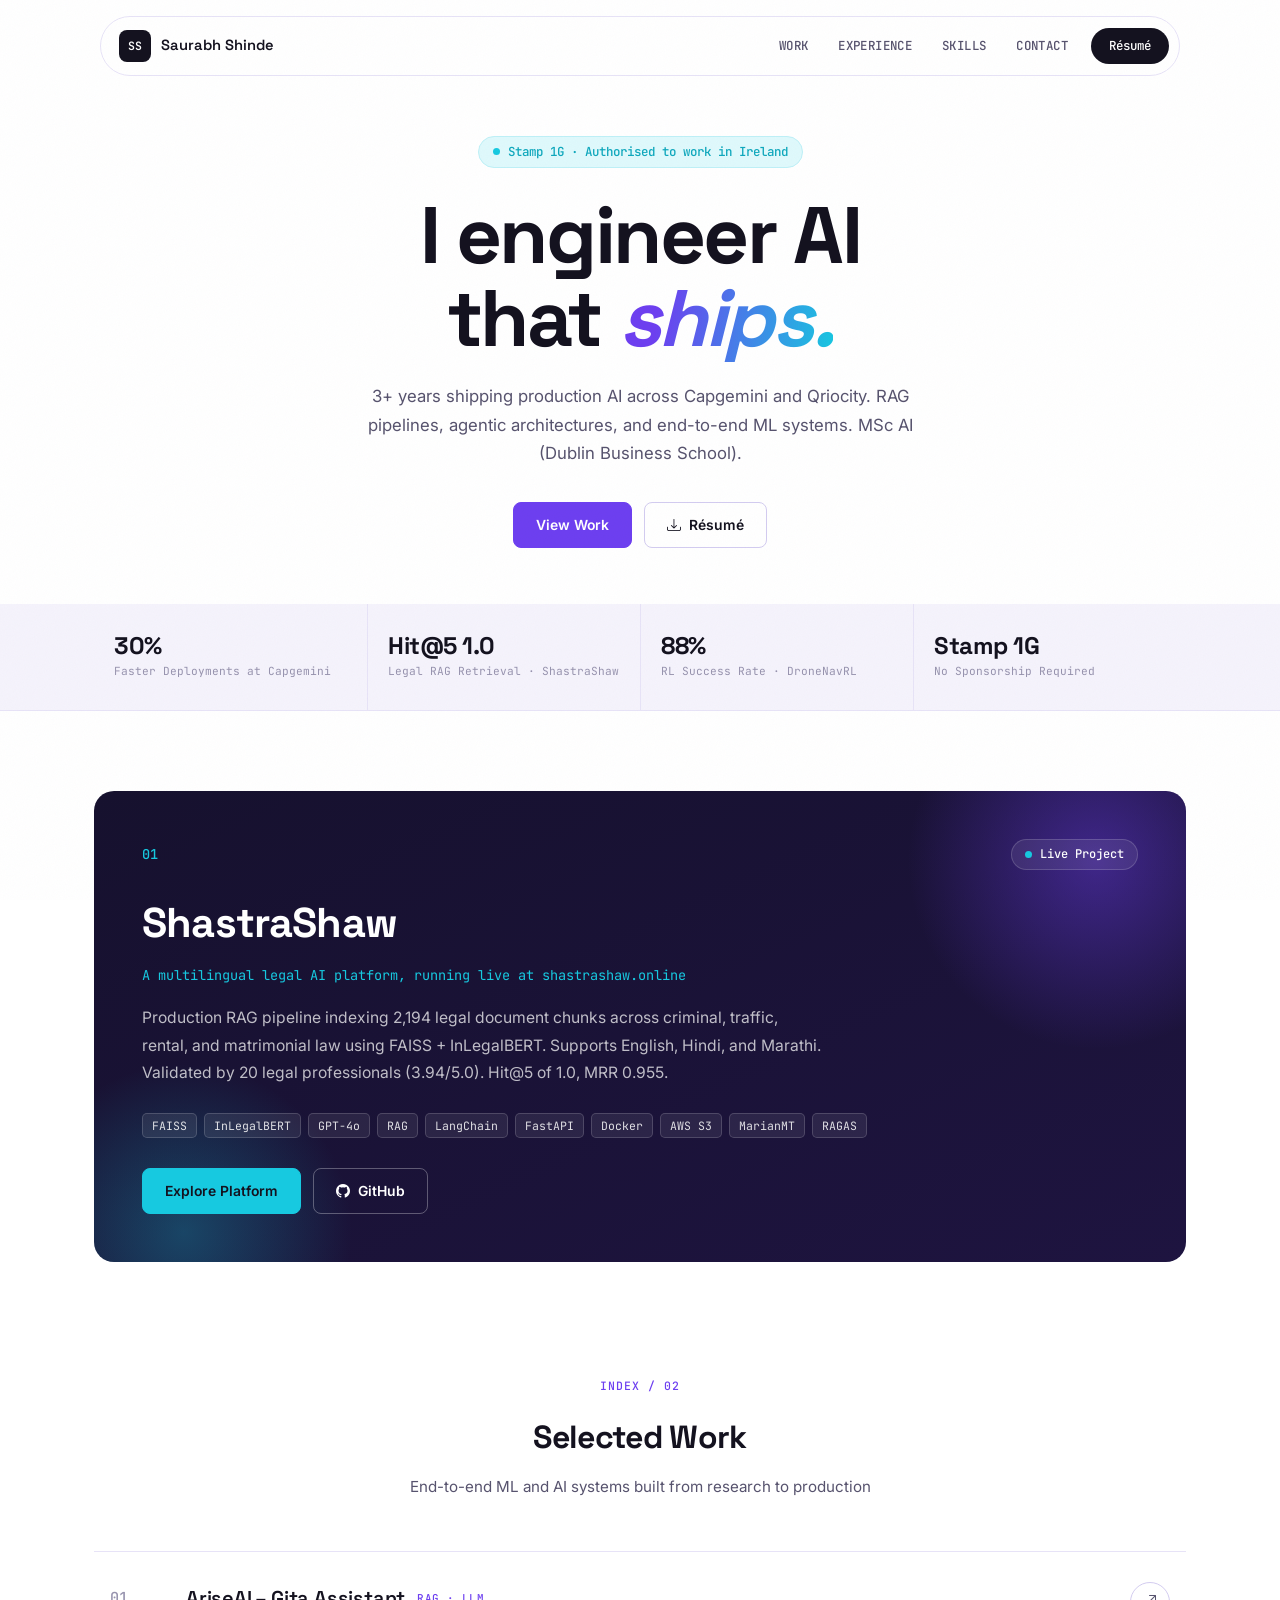
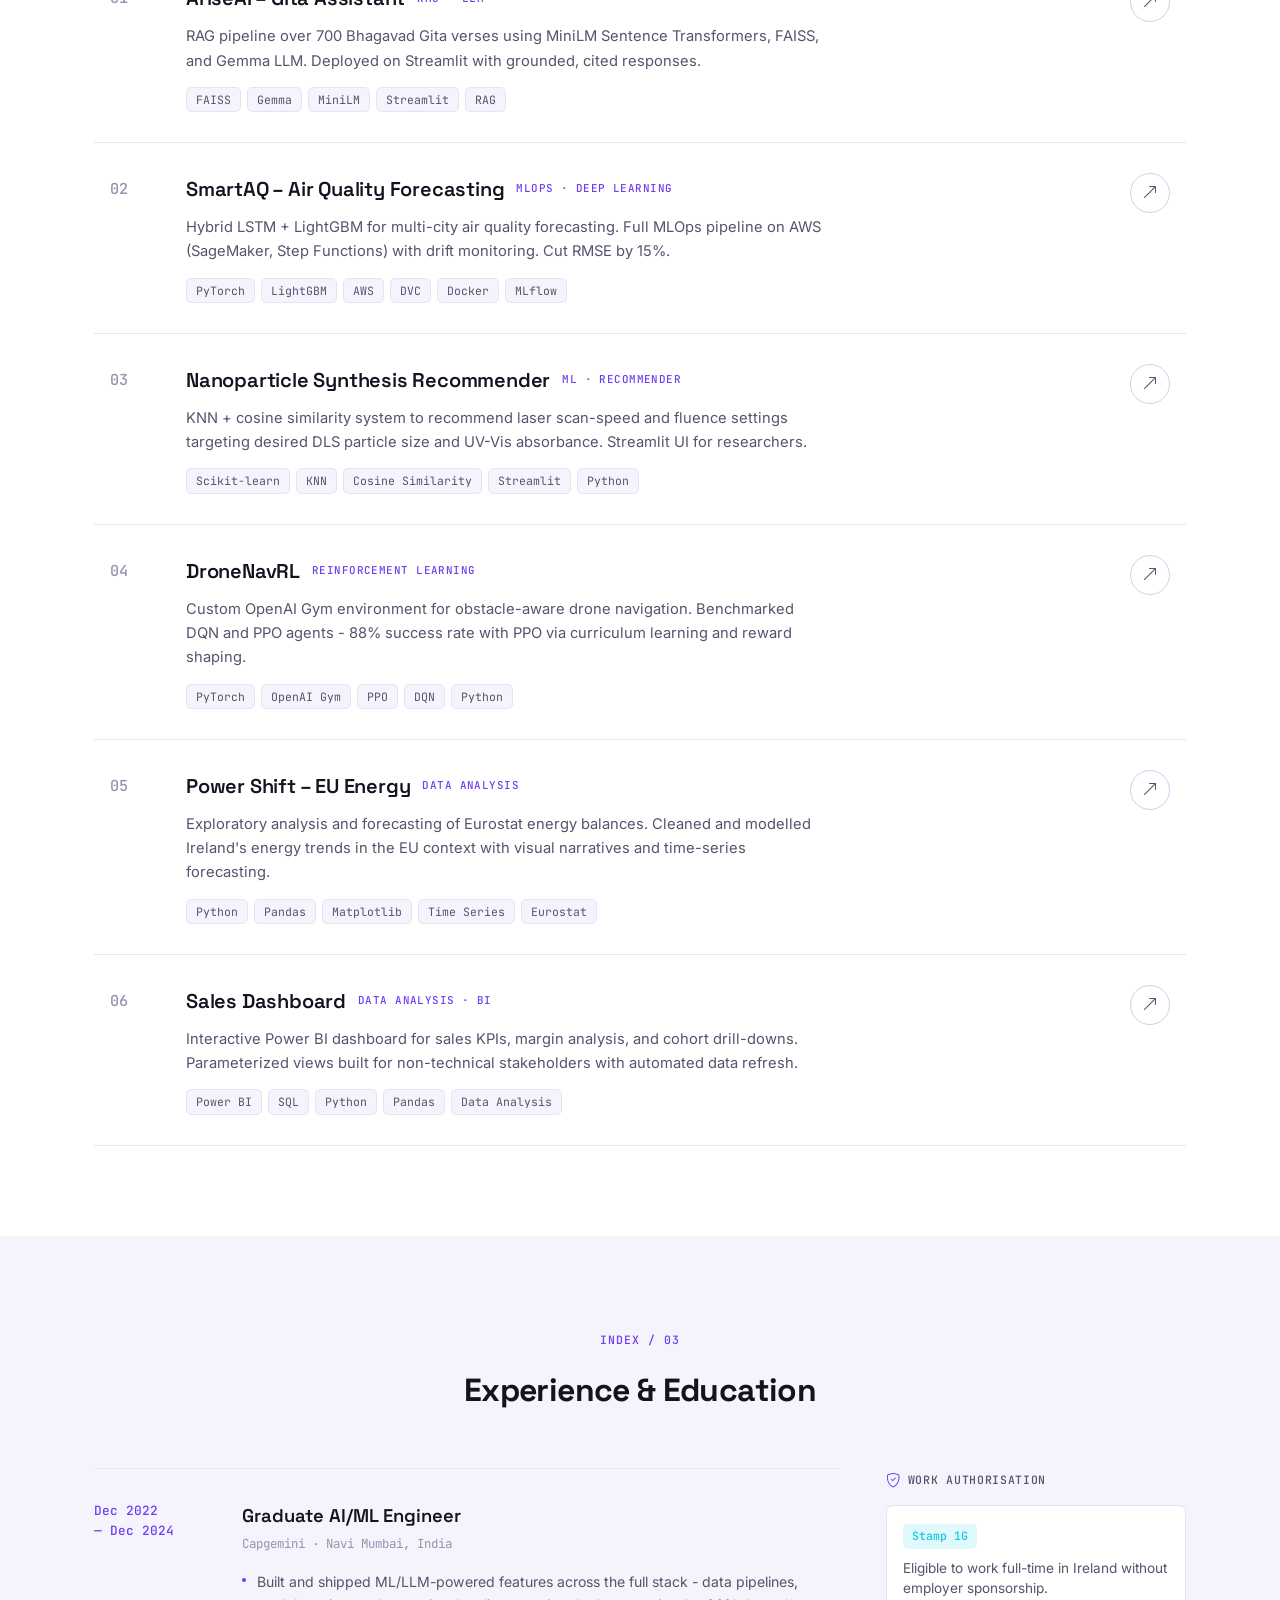
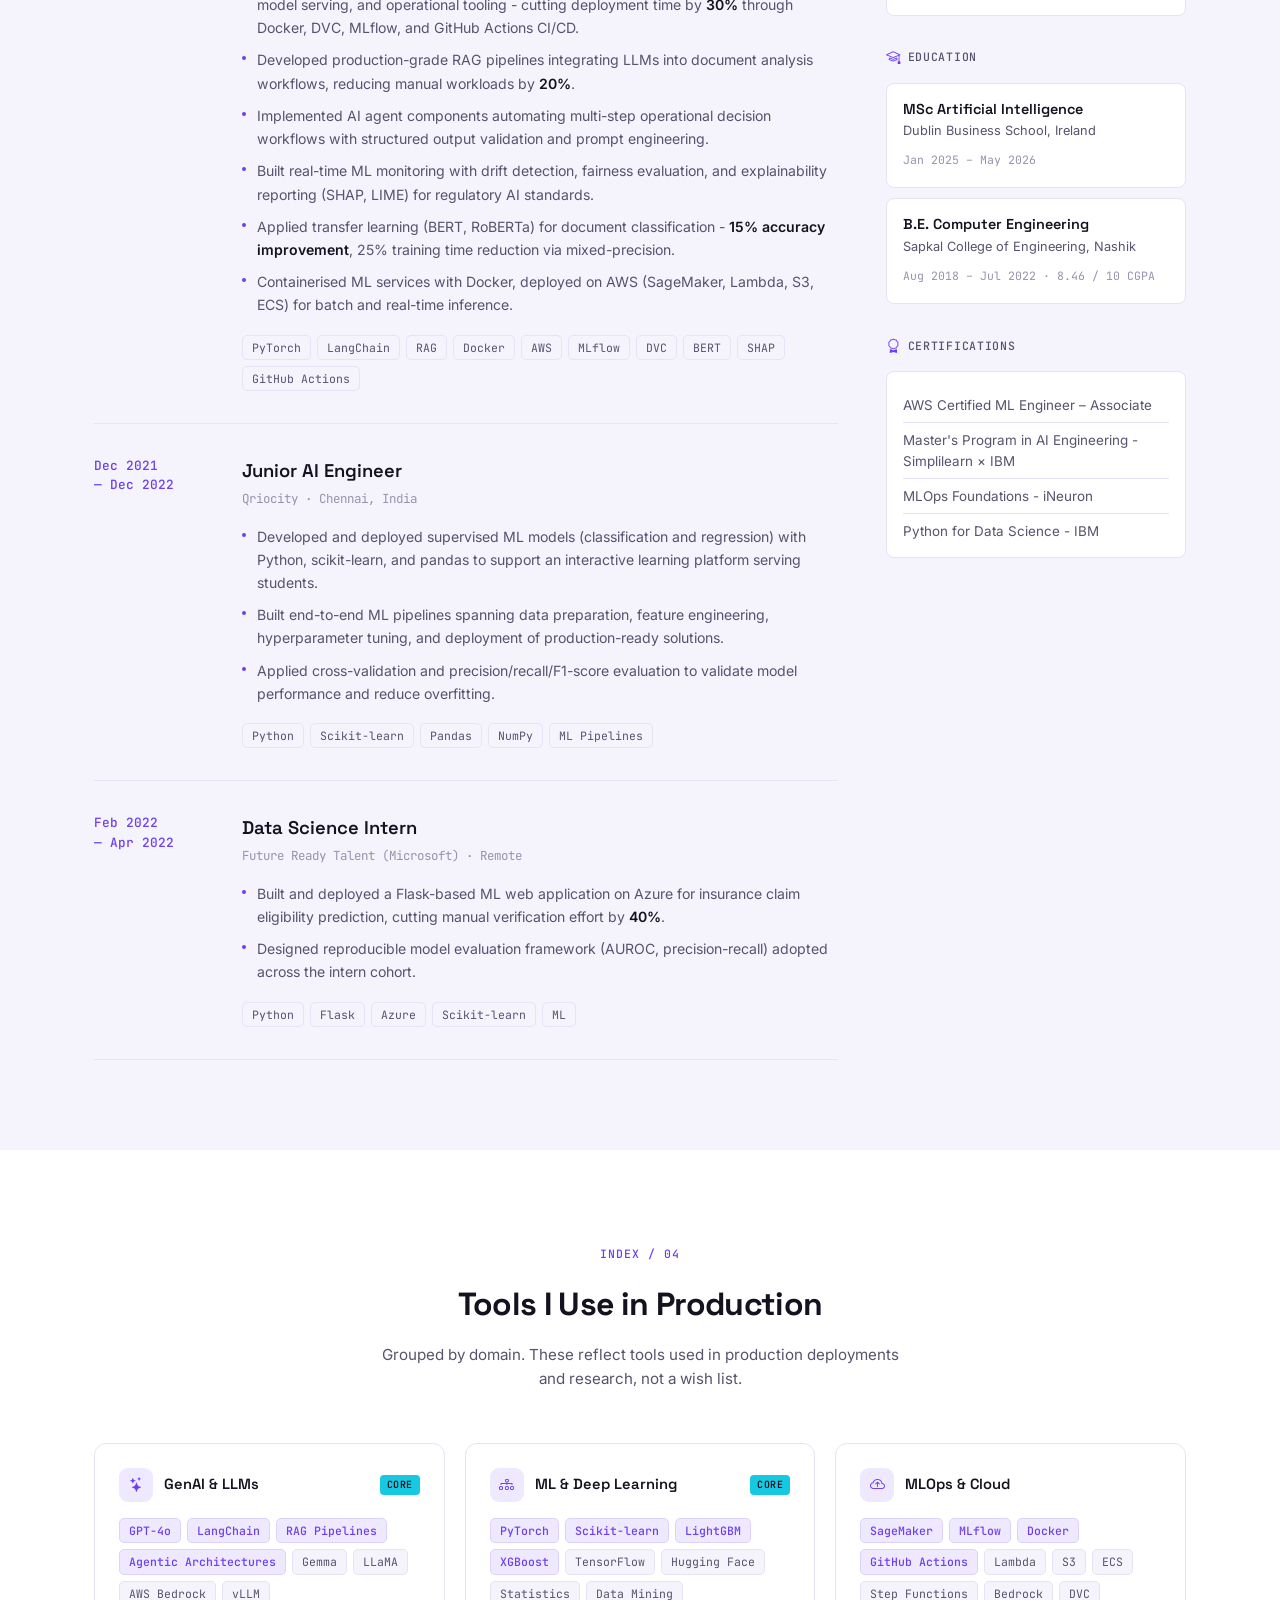
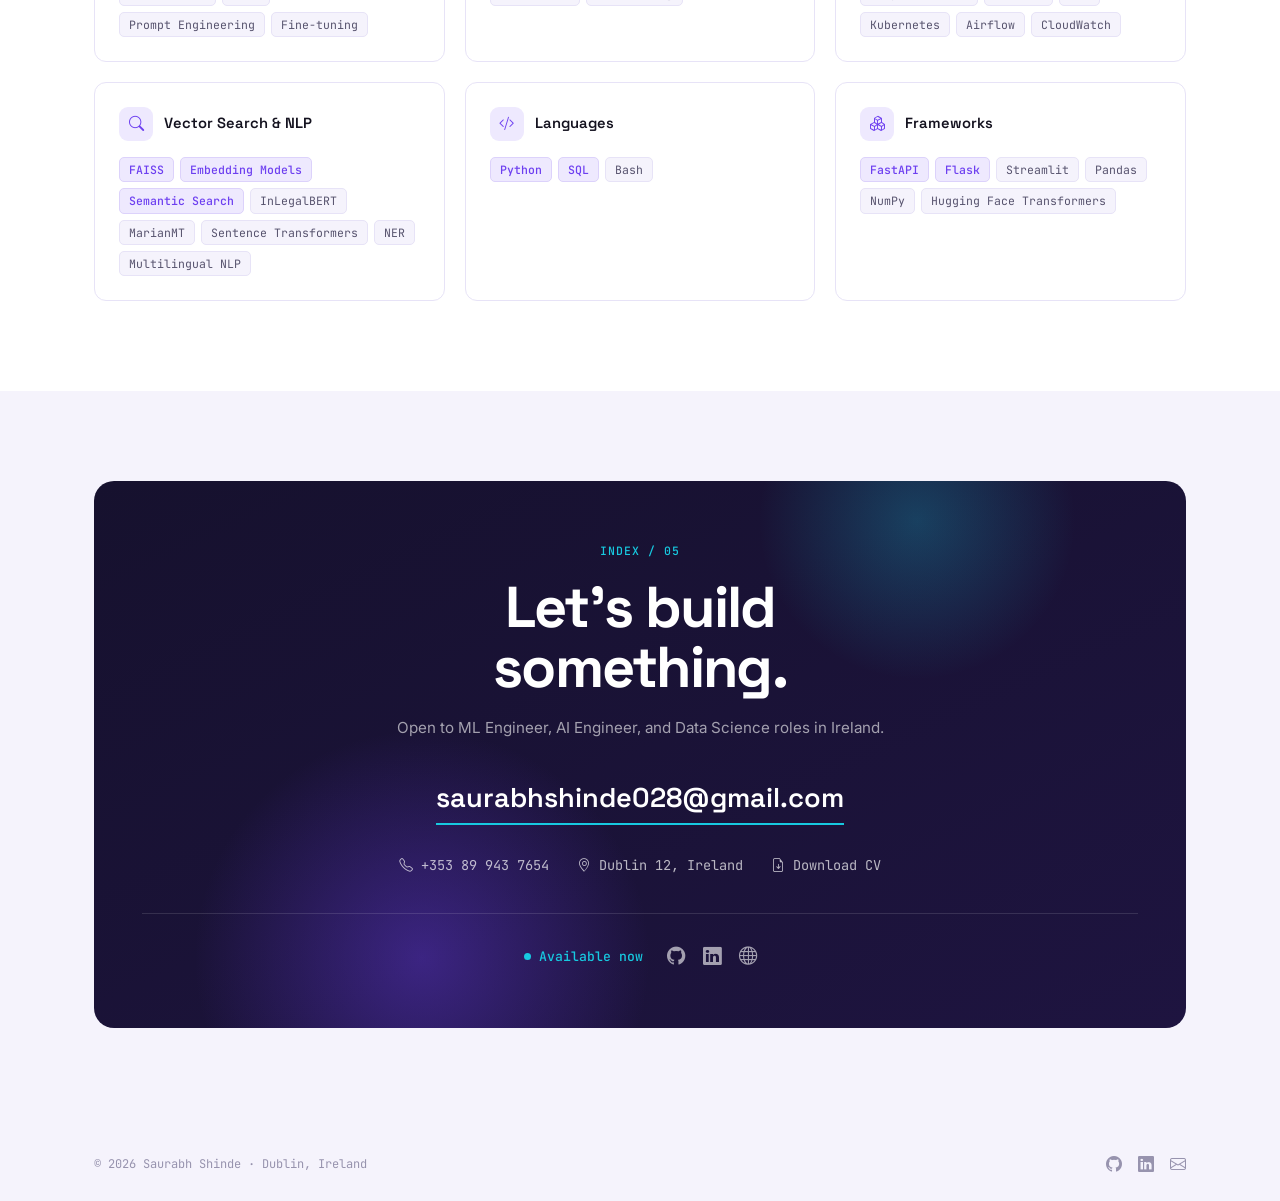
==== commit a26a1166: "Redesign theme: vibrant indigo/violet + cyan palette Rebuild layout as index-style project list, edi" ====
--- a/index.html
+++ b/index.html
@@ -8,10 +8,10 @@
   <meta name="description" content="ML/AI Engineer with 3+ years building production RAG pipelines, agentic AI, and end-to-end ML systems. Based in Dublin, Ireland. Stamp 1G - no sponsorship required.">
   <meta name="keywords" content="ML Engineer, AI Engineer, RAG, LLM, PyTorch, AWS, Dublin, Ireland">
 
-  <!-- Google Fonts: Inter -->
+  <!-- Google Fonts: Space Grotesk (display), Inter (body), JetBrains Mono (accents) -->
   <link rel="preconnect" href="https://fonts.googleapis.com">
   <link rel="preconnect" href="https://fonts.gstatic.com" crossorigin>
-  <link href="https://fonts.googleapis.com/css2?family=Inter:wght@300;400;500;600;700;800&display=swap" rel="stylesheet">
+  <link href="https://fonts.googleapis.com/css2?family=Space+Grotesk:wght@500;600;700&family=Inter:wght@400;500;600;700&family=JetBrains+Mono:wght@400;500;600&display=swap" rel="stylesheet">
 
   <!-- Bootstrap Icons -->
   <link href="assets/vendor/bootstrap-icons/bootstrap-icons.css" rel="stylesheet">
@@ -21,7 +21,7 @@
 
   <!-- Main CSS -->
   <link href="assets/css/style.css" rel="stylesheet">
-</head
+</head>
 
 <body>
 
@@ -33,11 +33,11 @@
         <span class="logo-name">Saurabh Shinde</span>
       </a>
       <nav class="nav-links" id="nav-links">
-        <a href="#projects" class="nav-item">Projects</a>
+        <a href="#projects" class="nav-item">Work</a>
         <a href="#experience" class="nav-item">Experience</a>
         <a href="#skills" class="nav-item">Skills</a>
         <a href="#contact" class="nav-item">Contact</a>
-        <a href="https://drive.google.com/file/d/1faZGzYFWr_hqRIlosmDbO8wcE1Jg_0Yg/view?usp=drive_link" class="btn-cv" id="cv-btn" target="_blank" rel="noopener">Download CV</a>
+        <a href="https://drive.google.com/file/d/1faZGzYFWr_hqRIlosmDbO8wcE1Jg_0Yg/view?usp=drive_link" class="btn-cv" id="cv-btn" target="_blank" rel="noopener">Résumé</a>
       </nav>
       <button class="mobile-toggle" id="mobile-toggle" aria-label="Toggle menu">
         <i class="bi bi-list"></i>
@@ -45,49 +45,52 @@
     </div>
     <!-- Mobile menu -->
     <div class="mobile-menu" id="mobile-menu">
-      <a href="#projects" class="mobile-link">Projects</a>
+      <a href="#projects" class="mobile-link">Work</a>
       <a href="#experience" class="mobile-link">Experience</a>
       <a href="#skills" class="mobile-link">Skills</a>
       <a href="#contact" class="mobile-link">Contact</a>
-      <a href="https://drive.google.com/file/d/1faZGzYFWr_hqRIlosmDbO8wcE1Jg_0Yg/view?usp=drive_link" class="btn-cv mobile-cv" target="_blank" rel="noopener">Download CV</a>
+      <a href="https://drive.google.com/file/d/1faZGzYFWr_hqRIlosmDbO8wcE1Jg_0Yg/view?usp=drive_link" class="btn-cv mobile-cv" target="_blank" rel="noopener">Résumé</a>
     </div>
   </header>
 
   <!-- ======= Hero ======= -->
   <section id="home" class="hero">
-    <div class="hero-container hero-center">
-      <div class="hero-text" data-aos="fade-up">
+    <div class="hero-container">
+      <div class="hero-text">
         <span class="hero-badge">
           <span class="badge-dot"></span>
           Stamp 1G · Authorised to work in Ireland
         </span>
-        <h1 class="hero-headline">I engineer AI<br>that works in the real world</h1>
+        <h1 class="hero-headline">I engineer AI<br>that <span class="ink-accent">ships.</span></h1>
         <p class="hero-sub">
-          Saurabh Shinde | 3+ years shipping production AI across Capgemini and Qriocity. RAG pipelines,
+          3+ years shipping production AI across Capgemini and Qriocity. RAG pipelines,
           agentic architectures, and end-to-end ML systems. MSc AI (Dublin Business School).
         </p>
         <div class="hero-ctas">
-          <a href="#projects" class="btn-primary">View Projects</a>
+          <a href="#projects" class="btn-primary">View Work</a>
           <a href="https://drive.google.com/file/d/1faZGzYFWr_hqRIlosmDbO8wcE1Jg_0Yg/view?usp=drive_link" class="btn-secondary" id="cv-hero" target="_blank" rel="noopener">
-            <i class="bi bi-download"></i> Download CV
+            <i class="bi bi-download"></i> Résumé
           </a>
         </div>
       </div>
-
-      <div class="hero-stats" data-aos="fade-up" data-aos-delay="150">
-        <div class="stat-card">
-          <span class="stat-number">30%</span>
+    </div>
+
+    <!-- Stat bar -->
+    <div class="stat-bar">
+      <div class="section-container stat-bar-inner">
+        <div class="stat-cell">
+          <span class="stat-number" data-count="30" data-suffix="%">30%</span>
           <span class="stat-label">Faster Deployments at Capgemini</span>
         </div>
-        <div class="stat-card">
+        <div class="stat-cell">
           <span class="stat-number">Hit@5 1.0</span>
           <span class="stat-label">Legal RAG Retrieval · ShastraShaw</span>
         </div>
-        <div class="stat-card">
-          <span class="stat-number">88%</span>
+        <div class="stat-cell">
+          <span class="stat-number" data-count="88" data-suffix="%">88%</span>
           <span class="stat-label">RL Success Rate · DroneNavRL</span>
         </div>
-        <div class="stat-card">
+        <div class="stat-cell">
           <span class="stat-number">Stamp 1G</span>
           <span class="stat-label">No Sponsorship Required</span>
         </div>
@@ -96,21 +99,17 @@
   </section>
 
   <!-- ======= Featured Project: ShastraShaw ======= -->
-  <section id="featured" class="featured-section section-alt">
+  <section id="featured" class="featured-section">
     <div class="section-container">
-      <div class="section-header" data-aos="fade-up">
-        <span class="section-tag">Live Project</span>
-        <h2 class="section-title">A Multilingual Legal AI Platform, Running Live</h2>
-        <p class="section-sub">Built end-to-end - RAG pipeline, multilingual NLP, FAISS vector search, and containerised deployment. MSc Dissertation project.</p>
-      </div>
-
       <div class="featured-card" data-aos="fade-up">
         <div class="featured-card-inner">
-          <div class="featured-icon-wrap">
-            <i class="bi bi-book"></i>
-          </div>
           <div class="featured-info">
+            <div class="featured-eyebrow">
+              <span class="index-num">01</span>
+              <span class="live-pill"><span class="badge-dot"></span> Live Project</span>
+            </div>
             <h3 class="featured-title">ShastraShaw</h3>
+            <p class="featured-tagline">A multilingual legal AI platform, running live at shastrashaw.online</p>
             <p class="featured-desc">
               Production RAG pipeline indexing 2,194 legal document chunks across criminal, traffic, rental, and
               matrimonial law using FAISS + InLegalBERT. Supports English, Hindi, and Marathi. Validated by 20
@@ -128,38 +127,39 @@
               <span class="tag">MarianMT</span>
               <span class="tag">RAGAS</span>
             </div>
-          </div>
-          <div class="featured-actions">
-            <a href="https://shastrashaw.online" target="_blank" class="btn-primary">Explore Platform</a>
-            <a href="https://github.com/saurabh-028/rag-indian-law" target="_blank" class="btn-outline">
-              <i class="bi bi-github"></i> GitHub
-            </a>
+            <div class="featured-actions">
+              <a href="https://shastrashaw.online" target="_blank" class="btn-primary">Explore Platform</a>
+              <a href="https://github.com/saurabh-028/rag-indian-law" target="_blank" class="btn-outline">
+                <i class="bi bi-github"></i> GitHub
+              </a>
+            </div>
           </div>
         </div>
       </div>
     </div>
   </section>
 
-  <!-- ======= Projects ======= -->
-  <section id="projects" class="projects-section section-alt">
+  <!-- ======= Projects (Index) ======= -->
+  <section id="projects" class="projects-section">
     <div class="section-container">
       <div class="section-header" data-aos="fade-up">
-        <h2 class="section-title">Projects</h2>
+        <span class="section-tag">Index / 02</span>
+        <h2 class="section-title">Selected Work</h2>
         <p class="section-sub">End-to-end ML and AI systems built from research to production</p>
       </div>
 
-      <div class="projects-grid">
+      <div class="index-list">
 
         <!-- AriseAI -->
-        <div class="project-card" data-aos="fade-up">
-          <div class="project-body">
-            <div class="project-icon-row">
-              <div class="project-icon-wrap icon-purple"><i class="bi bi-chat-dots"></i></div>
+        <a href="https://github.com/saurabh-028/AriseAI-RAG-Powered-Conversational-Assistant-for-the-Bhagavad-Gita" target="_blank" class="index-row" data-aos="fade-up">
+          <span class="index-num">01</span>
+          <div class="index-body">
+            <div class="index-head">
+              <h3 class="index-title">AriseAI – Gita Assistant</h3>
               <span class="project-type">RAG · LLM</span>
             </div>
-            <h3 class="project-title">AriseAI – Gita Assistant</h3>
-            <p class="project-desc">RAG pipeline over 700 Bhagavad Gita verses using MiniLM Sentence Transformers, FAISS, and Gemma LLM. Deployed on Streamlit with grounded, cited responses.</p>
-            <div class="project-tags">
+            <p class="index-desc">RAG pipeline over 700 Bhagavad Gita verses using MiniLM Sentence Transformers, FAISS, and Gemma LLM. Deployed on Streamlit with grounded, cited responses.</p>
+            <div class="index-tags">
               <span class="tag">FAISS</span>
               <span class="tag">Gemma</span>
               <span class="tag">MiniLM</span>
@@ -167,21 +167,19 @@
               <span class="tag">RAG</span>
             </div>
           </div>
-          <div class="project-footer">
-            <a href="https://github.com/saurabh-028/AriseAI-RAG-Powered-Conversational-Assistant-for-the-Bhagavad-Gita" target="_blank" class="project-link"><i class="bi bi-github"></i> GitHub</a>
-          </div>
-        </div>
+          <span class="index-arrow"><i class="bi bi-arrow-up-right"></i></span>
+        </a>
 
         <!-- SmartAQ -->
-        <div class="project-card" data-aos="fade-up" data-aos-delay="50">
-          <div class="project-body">
-            <div class="project-icon-row">
-              <div class="project-icon-wrap icon-teal"><i class="bi bi-cloud-fog2"></i></div>
+        <a href="https://github.com/saurabh-028" target="_blank" class="index-row" data-aos="fade-up">
+          <span class="index-num">02</span>
+          <div class="index-body">
+            <div class="index-head">
+              <h3 class="index-title">SmartAQ – Air Quality Forecasting</h3>
               <span class="project-type">MLOps · Deep Learning</span>
             </div>
-            <h3 class="project-title">SmartAQ – Air Quality Forecasting</h3>
-            <p class="project-desc">Hybrid LSTM + LightGBM for multi-city air quality forecasting. Full MLOps pipeline on AWS (SageMaker, Step Functions) with drift monitoring. Cut RMSE by 15%.</p>
-            <div class="project-tags">
+            <p class="index-desc">Hybrid LSTM + LightGBM for multi-city air quality forecasting. Full MLOps pipeline on AWS (SageMaker, Step Functions) with drift monitoring. Cut RMSE by 15%.</p>
+            <div class="index-tags">
               <span class="tag">PyTorch</span>
               <span class="tag">LightGBM</span>
               <span class="tag">AWS</span>
@@ -190,21 +188,19 @@
               <span class="tag">MLflow</span>
             </div>
           </div>
-          <div class="project-footer">
-            <a href="https://github.com/saurabh-028" target="_blank" class="project-link"><i class="bi bi-github"></i> GitHub</a>
-          </div>
-        </div>
+          <span class="index-arrow"><i class="bi bi-arrow-up-right"></i></span>
+        </a>
 
         <!-- Nanoparticle Synthesis Recommender -->
-        <div class="project-card" data-aos="fade-up" data-aos-delay="100">
-          <div class="project-body">
-            <div class="project-icon-row">
-              <div class="project-icon-wrap icon-amber"><i class="bi bi-brilliance"></i></div>
+        <a href="https://github.com/saurabh-028/Nanoparticle-Synthesis-Recommender-System" target="_blank" class="index-row" data-aos="fade-up">
+          <span class="index-num">03</span>
+          <div class="index-body">
+            <div class="index-head">
+              <h3 class="index-title">Nanoparticle Synthesis Recommender</h3>
               <span class="project-type">ML · Recommender</span>
             </div>
-            <h3 class="project-title">Nanoparticle Synthesis Recommender</h3>
-            <p class="project-desc">KNN + cosine similarity system to recommend laser scan-speed and fluence settings targeting desired DLS particle size and UV-Vis absorbance. Streamlit UI for researchers.</p>
-            <div class="project-tags">
+            <p class="index-desc">KNN + cosine similarity system to recommend laser scan-speed and fluence settings targeting desired DLS particle size and UV-Vis absorbance. Streamlit UI for researchers.</p>
+            <div class="index-tags">
               <span class="tag">Scikit-learn</span>
               <span class="tag">KNN</span>
               <span class="tag">Cosine Similarity</span>
@@ -212,21 +208,19 @@
               <span class="tag">Python</span>
             </div>
           </div>
-          <div class="project-footer">
-            <a href="https://github.com/saurabh-028/Nanoparticle-Synthesis-Recommender-System" target="_blank" class="project-link"><i class="bi bi-github"></i> GitHub</a>
-          </div>
-        </div>
+          <span class="index-arrow"><i class="bi bi-arrow-up-right"></i></span>
+        </a>
 
         <!-- DroneNavRL -->
-        <div class="project-card" data-aos="fade-up">
-          <div class="project-body">
-            <div class="project-icon-row">
-              <div class="project-icon-wrap icon-blue"><i class="bi bi-airplane"></i></div>
+        <a href="https://github.com/saurabh-028/DroneNavRL-Autonomous-Drone-Delivery-Optimization" target="_blank" class="index-row" data-aos="fade-up">
+          <span class="index-num">04</span>
+          <div class="index-body">
+            <div class="index-head">
+              <h3 class="index-title">DroneNavRL</h3>
               <span class="project-type">Reinforcement Learning</span>
             </div>
-            <h3 class="project-title">DroneNavRL</h3>
-            <p class="project-desc">Custom OpenAI Gym environment for obstacle-aware drone navigation. Benchmarked DQN and PPO agents - 88% success rate with PPO via curriculum learning and reward shaping.</p>
-            <div class="project-tags">
+            <p class="index-desc">Custom OpenAI Gym environment for obstacle-aware drone navigation. Benchmarked DQN and PPO agents - 88% success rate with PPO via curriculum learning and reward shaping.</p>
+            <div class="index-tags">
               <span class="tag">PyTorch</span>
               <span class="tag">OpenAI Gym</span>
               <span class="tag">PPO</span>
@@ -234,21 +228,19 @@
               <span class="tag">Python</span>
             </div>
           </div>
-          <div class="project-footer">
-            <a href="https://github.com/saurabh-028/DroneNavRL-Autonomous-Drone-Delivery-Optimization" target="_blank" class="project-link"><i class="bi bi-github"></i> GitHub</a>
-          </div>
-        </div>
+          <span class="index-arrow"><i class="bi bi-arrow-up-right"></i></span>
+        </a>
 
         <!-- Power Shift -->
-        <div class="project-card" data-aos="fade-up" data-aos-delay="50">
-          <div class="project-body">
-            <div class="project-icon-row">
-              <div class="project-icon-wrap icon-green"><i class="bi bi-lightning-charge"></i></div>
+        <a href="https://github.com/saurabh-028/Power-Shift-Forecasting-and-Analyzing-Irelands-Energy-Future-in-the-EU" target="_blank" class="index-row" data-aos="fade-up">
+          <span class="index-num">05</span>
+          <div class="index-body">
+            <div class="index-head">
+              <h3 class="index-title">Power Shift – EU Energy</h3>
               <span class="project-type">Data Analysis</span>
             </div>
-            <h3 class="project-title">Power Shift – EU Energy</h3>
-            <p class="project-desc">Exploratory analysis and forecasting of Eurostat energy balances. Cleaned and modelled Ireland's energy trends in the EU context with visual narratives and time-series forecasting.</p>
-            <div class="project-tags">
+            <p class="index-desc">Exploratory analysis and forecasting of Eurostat energy balances. Cleaned and modelled Ireland's energy trends in the EU context with visual narratives and time-series forecasting.</p>
+            <div class="index-tags">
               <span class="tag">Python</span>
               <span class="tag">Pandas</span>
               <span class="tag">Matplotlib</span>
@@ -256,21 +248,19 @@
               <span class="tag">Eurostat</span>
             </div>
           </div>
-          <div class="project-footer">
-            <a href="https://github.com/saurabh-028/Power-Shift-Forecasting-and-Analyzing-Irelands-Energy-Future-in-the-EU" target="_blank" class="project-link"><i class="bi bi-github"></i> GitHub</a>
-          </div>
-        </div>
+          <span class="index-arrow"><i class="bi bi-arrow-up-right"></i></span>
+        </a>
 
         <!-- Sales Dashboard -->
-        <div class="project-card" data-aos="fade-up" data-aos-delay="100">
-          <div class="project-body">
-            <div class="project-icon-row">
-              <div class="project-icon-wrap icon-rose"><i class="bi bi-bar-chart-line"></i></div>
+        <a href="https://github.com/saurabh-028" target="_blank" class="index-row" data-aos="fade-up">
+          <span class="index-num">06</span>
+          <div class="index-body">
+            <div class="index-head">
+              <h3 class="index-title">Sales Dashboard</h3>
               <span class="project-type">Data Analysis · BI</span>
             </div>
-            <h3 class="project-title">Sales Dashboard</h3>
-            <p class="project-desc">Interactive Power BI dashboard for sales KPIs, margin analysis, and cohort drill-downs. Parameterized views built for non-technical stakeholders with automated data refresh.</p>
-            <div class="project-tags">
+            <p class="index-desc">Interactive Power BI dashboard for sales KPIs, margin analysis, and cohort drill-downs. Parameterized views built for non-technical stakeholders with automated data refresh.</p>
+            <div class="index-tags">
               <span class="tag">Power BI</span>
               <span class="tag">SQL</span>
               <span class="tag">Python</span>
@@ -278,10 +268,8 @@
               <span class="tag">Data Analysis</span>
             </div>
           </div>
-          <div class="project-footer">
-            <a href="https://github.com/saurabh-028" target="_blank" class="project-link"><i class="bi bi-github"></i> GitHub</a>
-          </div>
-        </div>
+          <span class="index-arrow"><i class="bi bi-arrow-up-right"></i></span>
+        </a>
 
       </div>
     </div>
@@ -291,14 +279,101 @@
   <section id="experience" class="experience-section">
     <div class="section-container">
       <div class="section-header" data-aos="fade-up">
-        <span class="section-tag">Background</span>
-        <h2 class="section-title">Experience & Education</h2>
+        <span class="section-tag">Index / 03</span>
+        <h2 class="section-title">Experience &amp; Education</h2>
       </div>
 
       <div class="exp-edu-layout">
 
-        <!-- Left column: Work Auth + Education + Certs -->
-        <div class="edu-sidebar" data-aos="fade-up">
+        <!-- Left column: Professional Experience -->
+        <div class="exp-timeline" data-aos="fade-up">
+
+          <!-- Capgemini -->
+          <div class="exp-card">
+            <div class="exp-years">Dec 2022<br>— Dec 2024</div>
+            <div class="exp-content">
+              <div class="exp-header">
+                <div>
+                  <h3 class="exp-role">Graduate AI/ML Engineer</h3>
+                  <p class="exp-company">Capgemini · Navi Mumbai, India</p>
+                </div>
+              </div>
+              <ul class="exp-bullets">
+                <li>Built and shipped ML/LLM-powered features across the full stack - data pipelines, model serving, and operational tooling - cutting deployment time by <strong>30%</strong> through Docker, DVC, MLflow, and GitHub Actions CI/CD.</li>
+                <li>Developed production-grade RAG pipelines integrating LLMs into document analysis workflows, reducing manual workloads by <strong>20%</strong>.</li>
+                <li>Implemented AI agent components automating multi-step operational decision workflows with structured output validation and prompt engineering.</li>
+                <li>Built real-time ML monitoring with drift detection, fairness evaluation, and explainability reporting (SHAP, LIME) for regulatory AI standards.</li>
+                <li>Applied transfer learning (BERT, RoBERTa) for document classification - <strong>15% accuracy improvement</strong>, 25% training time reduction via mixed-precision.</li>
+                <li>Containerised ML services with Docker, deployed on AWS (SageMaker, Lambda, S3, ECS) for batch and real-time inference.</li>
+              </ul>
+              <div class="exp-tags">
+                <span class="tag">PyTorch</span>
+                <span class="tag">LangChain</span>
+                <span class="tag">RAG</span>
+                <span class="tag">Docker</span>
+                <span class="tag">AWS</span>
+                <span class="tag">MLflow</span>
+                <span class="tag">DVC</span>
+                <span class="tag">BERT</span>
+                <span class="tag">SHAP</span>
+                <span class="tag">GitHub Actions</span>
+              </div>
+            </div>
+          </div>
+
+          <!-- Qriocity -->
+          <div class="exp-card">
+            <div class="exp-years">Dec 2021<br>— Dec 2022</div>
+            <div class="exp-content">
+              <div class="exp-header">
+                <div>
+                  <h3 class="exp-role">Junior AI Engineer</h3>
+                  <p class="exp-company">Qriocity · Chennai, India</p>
+                </div>
+              </div>
+              <ul class="exp-bullets">
+                <li>Developed and deployed supervised ML models (classification and regression) with Python, scikit-learn, and pandas to support an interactive learning platform serving students.</li>
+                <li>Built end-to-end ML pipelines spanning data preparation, feature engineering, hyperparameter tuning, and deployment of production-ready solutions.</li>
+                <li>Applied cross-validation and precision/recall/F1-score evaluation to validate model performance and reduce overfitting.</li>
+              </ul>
+              <div class="exp-tags">
+                <span class="tag">Python</span>
+                <span class="tag">Scikit-learn</span>
+                <span class="tag">Pandas</span>
+                <span class="tag">NumPy</span>
+                <span class="tag">ML Pipelines</span>
+              </div>
+            </div>
+          </div>
+
+          <!-- Microsoft -->
+          <div class="exp-card">
+            <div class="exp-years">Feb 2022<br>— Apr 2022</div>
+            <div class="exp-content">
+              <div class="exp-header">
+                <div>
+                  <h3 class="exp-role">Data Science Intern</h3>
+                  <p class="exp-company">Future Ready Talent (Microsoft) · Remote</p>
+                </div>
+              </div>
+              <ul class="exp-bullets">
+                <li>Built and deployed a Flask-based ML web application on Azure for insurance claim eligibility prediction, cutting manual verification effort by <strong>40%</strong>.</li>
+                <li>Designed reproducible model evaluation framework (AUROC, precision-recall) adopted across the intern cohort.</li>
+              </ul>
+              <div class="exp-tags">
+                <span class="tag">Python</span>
+                <span class="tag">Flask</span>
+                <span class="tag">Azure</span>
+                <span class="tag">Scikit-learn</span>
+                <span class="tag">ML</span>
+              </div>
+            </div>
+          </div>
+
+        </div>
+
+        <!-- Right column: Work Auth + Education + Certs -->
+        <div class="edu-sidebar" data-aos="fade-up" data-aos-delay="100">
 
           <div class="sidebar-block">
             <h4 class="sidebar-label"><i class="bi bi-shield-check"></i> Work Authorisation</h4>
@@ -333,106 +408,15 @@
           </div>
 
         </div>
-
-        <!-- Right column: Professional Experience -->
-        <div class="exp-timeline" data-aos="fade-up" data-aos-delay="100">
-
-          <h4 class="timeline-label">Professional Experience</h4>
-
-          <!-- Capgemini -->
-          <div class="exp-card">
-            <div class="exp-header">
-              <div>
-                <h3 class="exp-role">Graduate AI/ML Engineer</h3>
-                <p class="exp-company">Capgemini</p>
-              </div>
-              <div class="exp-meta-inline">
-                <span class="exp-period">Dec 2022 – Dec 2024</span>
-                <span class="exp-location">Navi Mumbai, India</span>
-              </div>
-            </div>
-            <ul class="exp-bullets">
-              <li>Built and shipped ML/LLM-powered features across the full stack - data pipelines, model serving, and operational tooling - cutting deployment time by <strong>30%</strong> through Docker, DVC, MLflow, and GitHub Actions CI/CD.</li>
-              <li>Developed production-grade RAG pipelines integrating LLMs into document analysis workflows, reducing manual workloads by <strong>20%</strong>.</li>
-              <li>Implemented AI agent components automating multi-step operational decision workflows with structured output validation and prompt engineering.</li>
-              <li>Built real-time ML monitoring with drift detection, fairness evaluation, and explainability reporting (SHAP, LIME) for regulatory AI standards.</li>
-              <li>Applied transfer learning (BERT, RoBERTa) for document classification - <strong>15% accuracy improvement</strong>, 25% training time reduction via mixed-precision.</li>
-              <li>Containerised ML services with Docker, deployed on AWS (SageMaker, Lambda, S3, ECS) for batch and real-time inference.</li>
-            </ul>
-            <div class="exp-tags">
-              <span class="tag">PyTorch</span>
-              <span class="tag">LangChain</span>
-              <span class="tag">RAG</span>
-              <span class="tag">Docker</span>
-              <span class="tag">AWS</span>
-              <span class="tag">MLflow</span>
-              <span class="tag">DVC</span>
-              <span class="tag">BERT</span>
-              <span class="tag">SHAP</span>
-              <span class="tag">GitHub Actions</span>
-            </div>
-          </div>
-
-          <!-- Qriocity -->
-          <div class="exp-card">
-            <div class="exp-header">
-              <div>
-                <h3 class="exp-role">Junior AI Engineer</h3>
-                <p class="exp-company">Qriocity</p>
-              </div>
-              <div class="exp-meta-inline">
-                <span class="exp-period">Dec 2021 – Dec 2022</span>
-                <span class="exp-location">Chennai, India</span>
-              </div>
-            </div>
-            <ul class="exp-bullets">
-              <li>Developed and deployed supervised ML models (classification and regression) with Python, scikit-learn, and pandas to support an interactive learning platform serving students.</li>
-              <li>Built end-to-end ML pipelines spanning data preparation, feature engineering, hyperparameter tuning, and deployment of production-ready solutions.</li>
-              <li>Applied cross-validation and precision/recall/F1-score evaluation to validate model performance and reduce overfitting.</li>
-            </ul>
-            <div class="exp-tags">
-              <span class="tag">Python</span>
-              <span class="tag">Scikit-learn</span>
-              <span class="tag">Pandas</span>
-              <span class="tag">NumPy</span>
-              <span class="tag">ML Pipelines</span>
-            </div>
-          </div>
-
-          <!-- Microsoft -->
-          <div class="exp-card">
-            <div class="exp-header">
-              <div>
-                <h3 class="exp-role">Data Science Intern</h3>
-                <p class="exp-company">Future Ready Talent (Microsoft)</p>
-              </div>
-              <div class="exp-meta-inline">
-                <span class="exp-period">Feb 2022 – Apr 2022</span>
-                <span class="exp-location">Remote</span>
-              </div>
-            </div>
-            <ul class="exp-bullets">
-              <li>Built and deployed a Flask-based ML web application on Azure for insurance claim eligibility prediction, cutting manual verification effort by <strong>40%</strong>.</li>
-              <li>Designed reproducible model evaluation framework (AUROC, precision-recall) adopted across the intern cohort.</li>
-            </ul>
-            <div class="exp-tags">
-              <span class="tag">Python</span>
-              <span class="tag">Flask</span>
-              <span class="tag">Azure</span>
-              <span class="tag">Scikit-learn</span>
-              <span class="tag">ML</span>
-            </div>
-          </div>
-
-        </div>
       </div>
     </div>
   </section>
 
   <!-- ======= Skills ======= -->
-  <section id="skills" class="skills-section section-alt">
+  <section id="skills" class="skills-section">
     <div class="section-container">
       <div class="section-header" data-aos="fade-up">
+        <span class="section-tag">Index / 04</span>
         <h2 class="section-title">Tools I Use in Production</h2>
         <p class="section-sub">Grouped by domain. These reflect tools used in production deployments and research, not a wish list.</p>
       </div>
@@ -441,7 +425,7 @@
 
         <div class="skill-domain" data-aos="fade-up">
           <div class="domain-header">
-            <div class="domain-icon icon-purple"><i class="bi bi-stars"></i></div>
+            <div class="domain-icon"><i class="bi bi-stars"></i></div>
             <h4 class="domain-title">GenAI & LLMs</h4>
             <span class="domain-badge">Core</span>
           </div>
@@ -461,7 +445,7 @@
 
         <div class="skill-domain" data-aos="fade-up" data-aos-delay="50">
           <div class="domain-header">
-            <div class="domain-icon icon-blue"><i class="bi bi-diagram-3"></i></div>
+            <div class="domain-icon"><i class="bi bi-diagram-3"></i></div>
             <h4 class="domain-title">ML & Deep Learning</h4>
             <span class="domain-badge">Core</span>
           </div>
@@ -479,7 +463,7 @@
 
         <div class="skill-domain" data-aos="fade-up" data-aos-delay="100">
           <div class="domain-header">
-            <div class="domain-icon icon-teal"><i class="bi bi-cloud-arrow-up"></i></div>
+            <div class="domain-icon"><i class="bi bi-cloud-arrow-up"></i></div>
             <h4 class="domain-title">MLOps & Cloud</h4>
           </div>
           <div class="skill-tags">
@@ -501,7 +485,7 @@
 
         <div class="skill-domain" data-aos="fade-up" data-aos-delay="150">
           <div class="domain-header">
-            <div class="domain-icon icon-amber"><i class="bi bi-search"></i></div>
+            <div class="domain-icon"><i class="bi bi-search"></i></div>
             <h4 class="domain-title">Vector Search & NLP</h4>
           </div>
           <div class="skill-tags">
@@ -518,7 +502,7 @@
 
         <div class="skill-domain" data-aos="fade-up">
           <div class="domain-header">
-            <div class="domain-icon icon-rose"><i class="bi bi-code-slash"></i></div>
+            <div class="domain-icon"><i class="bi bi-code-slash"></i></div>
             <h4 class="domain-title">Languages</h4>
           </div>
           <div class="skill-tags">
@@ -530,7 +514,7 @@
 
         <div class="skill-domain" data-aos="fade-up" data-aos-delay="50">
           <div class="domain-header">
-            <div class="domain-icon icon-green"><i class="bi bi-boxes"></i></div>
+            <div class="domain-icon"><i class="bi bi-boxes"></i></div>
             <h4 class="domain-title">Frameworks</h4>
           </div>
           <div class="skill-tags">
@@ -548,72 +532,41 @@
   </section>
 
   <!-- ======= Contact ======= -->
-  <section id="contact" class="contact-section section-alt">
+  <section id="contact" class="contact-section">
     <div class="section-container">
-      <div class="contact-header" data-aos="fade-up">
-        <span class="section-tag">Contact</span>
-        <h2 class="section-title">Let's Talk</h2>
+      <div class="contact-panel" data-aos="fade-up">
+        <span class="section-tag">Index / 05</span>
+        <h2 class="contact-headline">Let's build<br>something.</h2>
         <p class="section-sub">Open to ML Engineer, AI Engineer, and Data Science roles in Ireland.</p>
-      </div>
-
-      <div class="contact-cards" data-aos="fade-up" data-aos-delay="100">
-
-        <div class="contact-card">
-          <h4 class="contact-card-title">Get in Touch</h4>
-          <ul class="contact-list">
-            <li>
-              <i class="bi bi-envelope"></i>
-              <a href="mailto:saurabhshinde028@gmail.com">saurabhshinde028@gmail.com</a>
-            </li>
-            <li>
-              <i class="bi bi-telephone"></i>
-              <span>+353 89 943 7654</span>
-            </li>
-            <li>
-              <i class="bi bi-geo-alt"></i>
-              <span>Dublin 12, Ireland</span>
-            </li>
-          </ul>
-        </div>
-
-        <div class="contact-card">
-          <h4 class="contact-card-title">Links</h4>
-          <ul class="contact-list">
-            <li>
-              <i class="bi bi-github"></i>
-              <a href="https://github.com/saurabh-028" target="_blank">GitHub</a>
-            </li>
-            <li>
-              <i class="bi bi-linkedin"></i>
-              <a href="https://www.linkedin.com/in/saurabh-shinde-2022-sms/" target="_blank">LinkedIn</a>
-            </li>
-            <li>
-              <i class="bi bi-globe"></i>
-              <a href="https://shastrashaw.online" target="_blank">ShastraShaw (Live Project)</a>
-            </li>
-            <li>
-              <i class="bi bi-file-earmark-arrow-down"></i>
-              <a href="https://drive.google.com/file/d/1faZGzYFWr_hqRIlosmDbO8wcE1Jg_0Yg/view?usp=drive_link" id="cv-link" target="_blank" rel="noopener">Download CV</a>
-            </li>
-          </ul>
-        </div>
-
-        <div class="contact-card">
-          <h4 class="contact-card-title">Availability</h4>
+
+        <a href="mailto:saurabhshinde028@gmail.com" class="contact-email">saurabhshinde028@gmail.com</a>
+
+        <div class="contact-meta-row">
+          <div class="contact-meta-item">
+            <i class="bi bi-telephone"></i>
+            <span>+353 89 943 7654</span>
+          </div>
+          <div class="contact-meta-item">
+            <i class="bi bi-geo-alt"></i>
+            <span>Dublin 12, Ireland</span>
+          </div>
+          <div class="contact-meta-item">
+            <i class="bi bi-file-earmark-arrow-down"></i>
+            <a href="https://drive.google.com/file/d/1faZGzYFWr_hqRIlosmDbO8wcE1Jg_0Yg/view?usp=drive_link" id="cv-link" target="_blank" rel="noopener">Download CV</a>
+          </div>
+        </div>
+
+        <div class="contact-foot-row">
           <div class="availability-badge">
             <span class="avail-dot"></span>
             <span>Available now</span>
           </div>
-          <div class="avail-detail">
-            <p class="avail-label">WORK AUTHORISATION</p>
-            <p class="avail-value">Stamp 1G · Authorised to work in Ireland without sponsorship</p>
-          </div>
-          <div class="avail-detail">
-            <p class="avail-label">SEEKING</p>
-            <p class="avail-value">ML Engineer / AI Engineer roles in Ireland</p>
-          </div>
-        </div>
-
+          <div class="contact-social">
+            <a href="https://github.com/saurabh-028" target="_blank" aria-label="GitHub"><i class="bi bi-github"></i></a>
+            <a href="https://www.linkedin.com/in/saurabh-shinde-2022-sms/" target="_blank" aria-label="LinkedIn"><i class="bi bi-linkedin"></i></a>
+            <a href="https://shastrashaw.online" target="_blank" aria-label="ShastraShaw"><i class="bi bi-globe"></i></a>
+          </div>
+        </div>
       </div>
     </div>
   </section>
--- a/assets/css/style.css
+++ b/assets/css/style.css
@@ -1,410 +1,446 @@
 /* ===================================================
    SAURABH SHINDE — PORTFOLIO
-   Professional / Corporate Theme
+   Vibrant Tech Theme — indigo/violet + electric cyan,
+   bold display type, mono accents, index-style project list.
    =================================================== */
 
 :root {
-  --bg:             #ffffff;
-  --bg-alt:         #f8fafc;
-  --bg-card:        #ffffff;
-  --text-primary:   #0f172a;
-  --text-secondary: #64748b;
-  --text-muted:     #94a3b8;
-  --accent:         #2563eb;
-  --accent-light:   #eff6ff;
-  --accent-hover:   #1d4ed8;
-  --border:         #e2e8f0;
-  --border-light:   #f1f5f9;
-  --green:          #10b981;
-  --green-light:    #ecfdf5;
-  --tag-bg:         #f1f5f9;
-  --tag-text:       #334155;
-  --tag-core-bg:    #eff6ff;
-  --tag-core-text:  #1d4ed8;
-  --shadow-sm:      0 1px 3px rgba(0,0,0,0.06);
-  --shadow-md:      0 4px 14px rgba(0,0,0,0.07);
-  --radius:         10px;
-  --radius-sm:      7px;
-  --radius-lg:      14px;
-  --nav-height:     64px;
-  --container:      1120px;
-  --transition:     0.2s ease;
+  --bg:             #FFFFFF;
+  --bg-alt:         #F5F3FC;
+  --surface:        #FFFFFF;
+  --ink:            #14121F;
+  --ink-2:          #57536E;
+  --ink-3:          #9793AE;
+  --line:           #E7E3F7;
+  --line-strong:    #D3CCF0;
+  --accent:         #6D3FF0;
+  --accent-dark:    #5429D6;
+  --accent-soft:    #EEE9FE;
+  --accent-2:       #17C9E0;
+  --accent-2-dark:  #0FA8BD;
+  --accent-2-soft:  #DFF9FC;
+  --green:          #17C9E0;
+  --green-soft:     #DFF9FC;
+  --tag-bg:         #F5F3FC;
+  --tag-text:       #57536E;
+  --tag-core-bg:    #EEE9FE;
+  --tag-core-text:  #6D3FF0;
+  --panel-bg:       #16112E;
+  --panel-bg-2:     #1E1440;
+  --shadow-sm:      0 1px 3px rgba(20,18,31,0.06);
+  --shadow-md:      0 8px 24px rgba(109,63,240,0.12);
+  --shadow-lg:      0 22px 50px rgba(109,63,240,0.16);
+  --radius:         12px;
+  --radius-sm:      8px;
+  --radius-lg:      20px;
+  --nav-height:     72px;
+  --container:      1140px;
+  --font-display:   'Space Grotesk', 'Inter', sans-serif;
+  --font-body:      'Inter', -apple-system, sans-serif;
+  --font-mono:      'JetBrains Mono', 'SFMono-Regular', monospace;
+  --transition:     0.22s cubic-bezier(.4,0,.2,1);
 }
 
 /* --- Reset --- */
 *, *::before, *::after { box-sizing: border-box; margin: 0; padding: 0; }
 html { scroll-behavior: smooth; }
 body {
-  font-family: 'Inter', -apple-system, BlinkMacSystemFont, 'Segoe UI', sans-serif;
+  font-family: var(--font-body);
   background: var(--bg);
-  color: var(--text-primary);
+  color: var(--ink);
   line-height: 1.6;
   -webkit-font-smoothing: antialiased;
+  position: relative;
+}
+/* subtle paper grain */
+body::before {
+  content: ''; position: fixed; inset: 0; z-index: 2000; pointer-events: none;
+  opacity: 0.035; mix-blend-mode: multiply;
+  background-image: url("data:image/svg+xml,%3Csvg xmlns='http://www.w3.org/2000/svg' width='120' height='120'%3E%3Cfilter id='n'%3E%3CfeTurbulence type='fractalNoise' baseFrequency='0.9' numOctaves='2' stitchTiles='stitch'/%3E%3C/filter%3E%3Crect width='100%25' height='100%25' filter='url(%23n)'/%3E%3C/svg%3E");
+}
+@media (prefers-reduced-motion: reduce) {
+  html { scroll-behavior: auto; }
+  *, *::before, *::after { animation-duration: 0.001ms !important; animation-iteration-count: 1 !important; transition-duration: 0.001ms !important; }
 }
 a { color: var(--accent); text-decoration: none; transition: color var(--transition); }
-a:hover { color: var(--accent-hover); }
+a:hover { color: var(--accent-dark); }
 ul { list-style: none; }
 img { max-width: 100%; display: block; }
+h1, h2, h3, h4, h5 { font-family: var(--font-display); }
 
 /* --- Layout --- */
 .section-container { max-width: var(--container); margin: 0 auto; padding: 0 24px; }
-.section-alt { background: var(--bg-alt); }
-.section-header { text-align: center; margin-bottom: 48px; }
-.section-title { font-size: 1.8rem; font-weight: 700; color: var(--text-primary); letter-spacing: -0.02em; margin-bottom: 10px; }
-.section-sub { font-size: 0.92rem; color: var(--text-secondary); max-width: 520px; margin: 0 auto; line-height: 1.6; }
+.section-header { text-align: center; margin-bottom: 52px; }
+.section-title { font-size: 2rem; font-weight: 700; color: var(--ink); letter-spacing: -0.02em; margin-bottom: 12px; }
+.section-sub { font-family: var(--font-body); font-size: 0.95rem; color: var(--ink-2); max-width: 520px; margin: 0 auto; line-height: 1.6; }
 .section-tag {
-  display: inline-block; font-size: 0.72rem; font-weight: 600; letter-spacing: 0.06em;
-  text-transform: uppercase; color: var(--accent); background: var(--accent-light);
-  border: 1px solid #bfdbfe; border-radius: 999px; padding: 3px 11px; margin-bottom: 14px;
+  display: inline-block; font-family: var(--font-mono); font-size: 0.72rem; font-weight: 500; letter-spacing: 0.08em;
+  text-transform: uppercase; color: var(--accent); margin-bottom: 16px;
 }
 
 /* --- Tags --- */
 .tag {
-  display: inline-flex; align-items: center; font-size: 0.75rem; font-weight: 500;
-  background: var(--tag-bg); color: var(--tag-text); border: 1px solid var(--border);
-  border-radius: 5px; padding: 2px 8px; line-height: 1.5;
-}
-.tag-core { background: var(--tag-core-bg); color: var(--tag-core-text); border-color: #bfdbfe; font-weight: 600; }
+  display: inline-flex; align-items: center; font-family: var(--font-mono); font-size: 0.72rem; font-weight: 400;
+  background: var(--tag-bg); color: var(--tag-text); border: 1px solid var(--line);
+  border-radius: 5px; padding: 3px 9px; line-height: 1.5; white-space: nowrap;
+}
+.tag-core { background: var(--tag-core-bg); color: var(--tag-core-text); border-color: #DCD2FB; font-weight: 500; }
 
 /* --- Buttons --- */
 .btn-primary {
-  display: inline-flex; align-items: center; gap: 7px; font-size: 0.87rem; font-weight: 600;
+  display: inline-flex; align-items: center; gap: 8px; font-size: 0.87rem; font-weight: 600;
   color: #fff; background: var(--accent); border: 1.5px solid var(--accent);
-  border-radius: var(--radius-sm); padding: 9px 20px; transition: all var(--transition); text-decoration: none;
-}
-.btn-primary:hover { background: var(--accent-hover); border-color: var(--accent-hover); color: #fff; }
+  border-radius: var(--radius-sm); padding: 11px 22px; transition: all var(--transition); text-decoration: none;
+}
+.btn-primary:hover { background: var(--accent-dark); border-color: var(--accent-dark); color: #fff; transform: translateY(-2px); box-shadow: var(--shadow-md); }
 
 .btn-secondary {
-  display: inline-flex; align-items: center; gap: 7px; font-size: 0.87rem; font-weight: 600;
-  color: var(--text-primary); background: var(--bg); border: 1.5px solid var(--border);
-  border-radius: var(--radius-sm); padding: 9px 20px; transition: all var(--transition); text-decoration: none;
-}
-.btn-secondary:hover { border-color: var(--accent); color: var(--accent); }
+  display: inline-flex; align-items: center; gap: 8px; font-size: 0.87rem; font-weight: 600;
+  color: var(--ink); background: transparent; border: 1.5px solid var(--line-strong);
+  border-radius: var(--radius-sm); padding: 11px 22px; transition: all var(--transition); text-decoration: none;
+}
+.btn-secondary:hover { border-color: var(--ink); background: var(--ink); color: var(--bg); transform: translateY(-2px); }
 
 .btn-outline {
-  display: inline-flex; align-items: center; gap: 7px; font-size: 0.87rem; font-weight: 600;
-  color: var(--text-secondary); background: transparent; border: 1.5px solid var(--border);
-  border-radius: var(--radius-sm); padding: 9px 20px; transition: all var(--transition); text-decoration: none;
-}
-.btn-outline:hover { border-color: var(--text-primary); color: var(--text-primary); }
-
-/* ===================================================
-   NAVBAR
-   =================================================== */
-#navbar {
-  position: fixed; top: 0; left: 0; right: 0; z-index: 1000;
-  background: rgba(255,255,255,0.97); backdrop-filter: blur(8px);
-  border-bottom: 1px solid transparent;
-  transition: border-color var(--transition), box-shadow var(--transition);
-}
-#navbar.scrolled { border-color: var(--border); box-shadow: var(--shadow-sm); }
-
-.nav-container {
-  max-width: var(--container); margin: 0 auto; padding: 0 24px;
-  height: var(--nav-height); display: flex; align-items: center; justify-content: space-between;
-}
-.nav-logo { display: flex; align-items: center; gap: 9px; text-decoration: none; }
-.logo-initials {
-  display: inline-flex; align-items: center; justify-content: center;
-  width: 34px; height: 34px; border-radius: 7px; background: var(--accent);
-  color: #fff; font-size: 0.8rem; font-weight: 800; flex-shrink: 0;
-}
-.logo-name { font-size: 0.92rem; font-weight: 700; color: var(--text-primary); }
-.nav-links { display: flex; align-items: center; gap: 2px; }
-.nav-item {
-  font-size: 0.85rem; font-weight: 500; color: var(--text-secondary); padding: 5px 11px;
-  border-radius: 5px; transition: all var(--transition); text-decoration: none;
-}
-.nav-item:hover, .nav-item.active { color: var(--text-primary); background: var(--tag-bg); }
+  display: inline-flex; align-items: center; gap: 8px; font-size: 0.87rem; font-weight: 600;
+  color: var(--ink-2); background: transparent; border: 1.5px solid var(--line-strong);
+  border-radius: var(--radius-sm); padding: 11px 22px; transition: all var(--transition); text-decoration: none;
+}
+.btn-outline:hover { border-color: var(--ink); color: var(--ink); }
+
 .btn-cv {
-  font-size: 0.82rem; font-weight: 600; color: var(--accent); background: var(--accent-light);
-  border: 1.5px solid #bfdbfe; border-radius: 6px; padding: 5px 13px; margin-left: 6px;
+  font-family: var(--font-mono); font-size: 0.78rem; font-weight: 500; color: #fff; background: var(--ink);
+  border-radius: 999px; padding: 8px 18px; margin-left: 6px;
   text-decoration: none; display: inline-flex; align-items: center;
   transition: all var(--transition);
 }
-.btn-cv:hover { background: var(--accent); color: #fff; border-color: var(--accent); }
-.mobile-toggle {
-  display: none; background: none; border: 1px solid var(--border); border-radius: 6px;
-  padding: 5px 9px; cursor: pointer; font-size: 1.15rem; color: var(--text-primary); line-height: 1;
-  touch-action: manipulation; -webkit-tap-highlight-color: transparent;
-}
-.mobile-menu {
-  display: none; flex-direction: column; padding: 10px 24px 14px;
-  position: absolute; top: 100%; left: 0; right: 0; z-index: 999;
-  border-top: 1px solid var(--border); gap: 3px; background: var(--bg);
-  box-shadow: var(--shadow-md); max-height: calc(100vh - var(--nav-height));
-  overflow-y: auto; -webkit-overflow-scrolling: touch;
-}
-.mobile-menu.open { display: flex; }
-.mobile-link {
-  font-size: 0.88rem; font-weight: 500; color: var(--text-secondary);
-  padding: 7px 11px; border-radius: 6px; text-decoration: none; transition: all var(--transition);
-}
-.mobile-link:hover { color: var(--text-primary); background: var(--tag-bg); }
-.mobile-cv { margin-top: 6px; text-align: center; }
-
-/* ===================================================
-   HERO — CENTER ALIGNED
-   =================================================== */
-.hero {
-  min-height: 100vh; display: flex; align-items: center;
-  padding: calc(var(--nav-height) + 48px) 0 80px; background: var(--bg);
-}
-.hero-container { max-width: var(--container); margin: 0 auto; padding: 0 24px; width: 100%; }
-.hero-center { text-align: center; }
-.hero-center .hero-text { display: flex; flex-direction: column; align-items: center; }
-.hero-center .hero-sub { max-width: 620px; }
-.hero-center .hero-ctas { justify-content: center; }
-.hero-center .hero-stats { max-width: 800px; margin: 0 auto; }
-
-.hero-badge {
-  display: inline-flex; align-items: center; gap: 8px;
-  font-size: 0.8rem; font-weight: 600; color: var(--green); background: var(--green-light);
-  border: 1px solid #a7f3d0; border-radius: 999px; padding: 4px 13px; margin-bottom: 22px;
-}
+.btn-cv:hover { background: var(--accent); color: #fff; transform: translateY(-1px); }
+
 .badge-dot {
   width: 7px; height: 7px; border-radius: 50%; background: var(--green);
   animation: pulse-dot 2s infinite; flex-shrink: 0;
 }
 @keyframes pulse-dot {
   0%, 100% { opacity: 1; transform: scale(1); }
-  50% { opacity: 0.5; transform: scale(0.8); }
+  50% { opacity: 0.45; transform: scale(0.75); }
+}
+
+/* ===================================================
+   NAVBAR — floating pill
+   =================================================== */
+#navbar {
+  position: fixed; top: 16px; left: 50%; transform: translateX(-50%); z-index: 1000;
+  width: calc(100% - 32px); max-width: 1080px;
+  background: rgba(255,255,255,0.75); backdrop-filter: blur(14px); -webkit-backdrop-filter: blur(14px);
+  border: 1px solid var(--line); border-radius: 999px;
+  transition: box-shadow var(--transition), background var(--transition), top var(--transition);
+}
+#navbar.scrolled { box-shadow: var(--shadow-md); background: rgba(255,255,255,0.92); top: 10px; }
+
+.nav-container {
+  padding: 0 10px 0 18px;
+  height: 58px; display: flex; align-items: center; justify-content: space-between;
+}
+.nav-logo { display: flex; align-items: center; gap: 10px; text-decoration: none; }
+.logo-initials {
+  display: inline-flex; align-items: center; justify-content: center;
+  width: 32px; height: 32px; border-radius: 8px; background: var(--ink);
+  color: var(--bg); font-family: var(--font-mono); font-size: 0.72rem; font-weight: 600; flex-shrink: 0;
+}
+.logo-name { font-family: var(--font-display); font-size: 0.92rem; font-weight: 600; color: var(--ink); }
+.nav-links { display: flex; align-items: center; gap: 4px; }
+.nav-item {
+  font-family: var(--font-mono); font-size: 0.78rem; font-weight: 500; color: var(--ink-2); padding: 7px 13px;
+  text-transform: uppercase; letter-spacing: 0.03em;
+  border-radius: 999px; transition: all var(--transition); text-decoration: none;
+}
+.nav-item:hover, .nav-item.active { color: var(--ink); background: var(--bg-alt); }
+.mobile-toggle {
+  display: none; background: none; border: 1px solid var(--line-strong); border-radius: 999px;
+  padding: 6px 10px; cursor: pointer; font-size: 1.1rem; color: var(--ink); line-height: 1;
+  touch-action: manipulation; -webkit-tap-highlight-color: transparent;
+}
+.mobile-menu {
+  display: none; flex-direction: column; padding: 12px 20px 16px;
+  position: absolute; top: calc(100% + 8px); left: 0; right: 0; z-index: 999;
+  border: 1px solid var(--line); border-radius: 20px; gap: 4px; background: var(--surface);
+  box-shadow: var(--shadow-lg); max-height: calc(100vh - var(--nav-height) - 20px);
+  overflow-y: auto; -webkit-overflow-scrolling: touch;
+}
+.mobile-menu.open { display: flex; }
+.mobile-link {
+  font-family: var(--font-mono); font-size: 0.9rem; font-weight: 500; color: var(--ink-2);
+  padding: 9px 12px; border-radius: 8px; text-decoration: none; transition: all var(--transition);
+}
+.mobile-link:hover { color: var(--ink); background: var(--bg-alt); }
+.mobile-cv { margin-top: 8px; text-align: center; justify-content: center; }
+
+/* ===================================================
+   HERO
+   =================================================== */
+.hero {
+  padding: calc(var(--nav-height) + 64px) 0 0; background: var(--bg); overflow: hidden;
+}
+.hero-container { max-width: var(--container); margin: 0 auto; padding: 0 24px; text-align: center; }
+.hero-text { max-width: 780px; margin: 0 auto; display: flex; flex-direction: column; align-items: center; }
+
+.hero-badge {
+  display: inline-flex; align-items: center; gap: 8px;
+  font-family: var(--font-mono); font-size: 0.78rem; font-weight: 500; color: var(--accent-2-dark); background: var(--green-soft);
+  border: 1px solid #BEF0F7; border-radius: 999px; padding: 5px 14px; margin-bottom: 26px;
 }
 .hero-headline {
-  font-size: clamp(2.2rem, 5vw, 3.2rem); font-weight: 800; color: var(--text-primary);
-  letter-spacing: -0.035em; line-height: 1.15; margin-bottom: 18px;
-}
-.hero-sub { font-size: 0.97rem; color: var(--text-secondary); line-height: 1.7; margin-bottom: 28px; }
-.hero-ctas { display: flex; gap: 10px; flex-wrap: wrap; margin-bottom: 56px; }
-.hero-stats {
-  display: grid; grid-template-columns: repeat(4, 1fr); gap: 16px;
-  border-top: 1px solid var(--border); padding-top: 40px;
-}
-.stat-card { display: flex; flex-direction: column; gap: 5px; }
-.stat-number { font-size: 1.5rem; font-weight: 800; color: var(--text-primary); letter-spacing: -0.03em; line-height: 1; }
-.stat-label { font-size: 0.77rem; color: var(--text-secondary); line-height: 1.4; }
-
-/* ===================================================
-   FEATURED PROJECT — CLEAN, MINIMAL
-   =================================================== */
-.featured-section { padding: 72px 0; }
-
+  font-size: clamp(2.6rem, 6.4vw, 5rem); font-weight: 700; color: var(--ink);
+  letter-spacing: -0.03em; line-height: 1.04; margin-bottom: 22px;
+}
+.ink-accent {
+  font-style: italic;
+  background: linear-gradient(100deg, var(--accent) 20%, var(--accent-2) 100%);
+  -webkit-background-clip: text; background-clip: text; color: transparent;
+}
+.hero-sub { font-size: 1.05rem; color: var(--ink-2); line-height: 1.7; margin-bottom: 34px; max-width: 560px; }
+.hero-ctas { display: flex; gap: 12px; flex-wrap: wrap; justify-content: center; margin-bottom: 56px; }
+
+/* --- Stat bar --- */
+.stat-bar { background: var(--bg-alt); border-bottom: 1px solid var(--line); }
+.stat-bar-inner {
+  display: grid; grid-template-columns: repeat(4, 1fr);
+}
+.stat-cell {
+  padding: 30px 20px; display: flex; flex-direction: column; gap: 6px;
+  border-left: 1px solid var(--line);
+}
+.stat-cell:first-child { border-left: none; }
+.stat-number { font-family: var(--font-display); font-size: 1.5rem; font-weight: 700; color: var(--ink); letter-spacing: -0.02em; line-height: 1; }
+.stat-label { font-family: var(--font-mono); font-size: 0.7rem; color: var(--ink-3); line-height: 1.4; }
+
+/* ===================================================
+   FEATURED PROJECT (ShastraShaw)
+   =================================================== */
+.featured-section { padding: 80px 0 20px; }
 .featured-card {
-  background: var(--bg-card); border: 1px solid var(--border);
-  border-radius: var(--radius); padding: 32px; margin-top: 8px;
-}
-.featured-card-inner {
-  display: flex; align-items: flex-start; gap: 24px;
-}
-.featured-icon-wrap {
-  width: 52px; height: 52px; border-radius: 12px;
-  background: var(--accent-light); border: 1px solid #bfdbfe;
-  display: flex; align-items: center; justify-content: center;
-  font-size: 1.3rem; color: var(--accent); flex-shrink: 0;
-}
-.featured-info { flex: 1; }
-.featured-title { font-size: 1.15rem; font-weight: 700; color: var(--text-primary); margin-bottom: 8px; }
-.featured-desc { font-size: 0.88rem; color: var(--text-secondary); line-height: 1.7; margin-bottom: 16px; }
-.featured-tags { display: flex; flex-wrap: wrap; gap: 6px; }
-.featured-actions { display: flex; flex-direction: column; gap: 8px; flex-shrink: 0; padding-top: 2px; }
-
-/* ===================================================
-   PROJECTS — ICON CARDS (NO IMAGES)
-   =================================================== */
-.projects-section { padding: 72px 0; }
-.projects-grid { display: grid; grid-template-columns: repeat(3, 1fr); gap: 20px; }
-
-.project-card {
-  background: var(--bg-card); border: 1px solid var(--border); border-radius: var(--radius);
-  display: flex; flex-direction: column;
-  transition: box-shadow var(--transition), transform var(--transition);
-}
-.project-card:hover { box-shadow: var(--shadow-md); transform: translateY(-2px); }
-
-.project-body { padding: 22px 22px 16px; flex: 1; display: flex; flex-direction: column; gap: 10px; }
-
-.project-icon-row { display: flex; align-items: center; justify-content: space-between; margin-bottom: 4px; }
-.project-icon-wrap {
-  width: 40px; height: 40px; border-radius: 10px;
-  display: flex; align-items: center; justify-content: center;
-  font-size: 1.1rem; flex-shrink: 0;
-}
-.project-title { font-size: 0.95rem; font-weight: 700; color: var(--text-primary); line-height: 1.35; }
+  position: relative; background: linear-gradient(155deg, var(--panel-bg) 0%, var(--panel-bg-2) 100%);
+  border-radius: var(--radius-lg); padding: 48px; overflow: hidden;
+}
+.featured-card::before {
+  content: ''; position: absolute; top: -120px; right: -100px; width: 380px; height: 380px; border-radius: 50%;
+  background: radial-gradient(circle, rgba(109,63,240,0.45) 0%, transparent 70%);
+}
+.featured-card::after {
+  content: ''; position: absolute; bottom: -140px; left: -80px; width: 340px; height: 340px; border-radius: 50%;
+  background: radial-gradient(circle, rgba(23,201,224,0.28) 0%, transparent 70%);
+}
+.featured-card-inner { position: relative; z-index: 1; }
+.featured-eyebrow { display: flex; align-items: center; justify-content: space-between; margin-bottom: 20px; }
+.index-num { font-family: var(--font-mono); font-size: 0.85rem; color: var(--ink-3); font-weight: 500; }
+.featured-eyebrow .index-num { color: var(--accent-2); }
+.live-pill {
+  display: inline-flex; align-items: center; gap: 8px; font-family: var(--font-mono); font-size: 0.75rem; font-weight: 500;
+  color: #fff; background: rgba(255,255,255,0.08); border: 1px solid rgba(255,255,255,0.16);
+  border-radius: 999px; padding: 5px 13px;
+}
+.live-pill .badge-dot { background: var(--accent-2); }
+.featured-title { font-size: clamp(1.8rem, 3.4vw, 2.6rem); font-weight: 700; color: #fff; margin-bottom: 8px; letter-spacing: -0.02em; }
+.featured-tagline { font-family: var(--font-mono); font-size: 0.85rem; color: var(--accent-2); margin-bottom: 18px; }
+.featured-desc { font-size: 0.98rem; color: rgba(255,255,255,0.72); line-height: 1.75; margin-bottom: 26px; max-width: 680px; }
+.featured-tags { display: flex; flex-wrap: wrap; gap: 7px; margin-bottom: 30px; }
+.featured-tags .tag { background: rgba(255,255,255,0.08); color: rgba(255,255,255,0.85); border-color: rgba(255,255,255,0.16); }
+.featured-actions { display: flex; gap: 12px; flex-wrap: wrap; }
+.featured-actions .btn-primary { background: var(--accent-2); color: var(--ink); border-color: var(--accent-2); }
+.featured-actions .btn-primary:hover { background: #fff; border-color: #fff; }
+.featured-actions .btn-outline { color: #fff; border-color: rgba(255,255,255,0.3); }
+.featured-actions .btn-outline:hover { border-color: #fff; background: rgba(255,255,255,0.08); }
+
+/* ===================================================
+   PROJECTS — INDEX LIST
+   =================================================== */
+.projects-section { padding: 90px 0; }
+.index-list { border-top: 1px solid var(--line); }
+.index-row {
+  position: relative; display: grid; grid-template-columns: 56px 1fr 40px; align-items: start;
+  gap: 20px; padding: 30px 16px; border-bottom: 1px solid var(--line);
+  text-decoration: none; color: inherit; transition: background var(--transition), padding-left var(--transition);
+}
+.index-row::before {
+  content: ''; position: absolute; left: 0; top: 0; bottom: 0; width: 3px; background: var(--accent);
+  transform: scaleY(0); transform-origin: top; transition: transform 0.3s ease;
+}
+.index-row:hover { background: var(--bg-alt); padding-left: 26px; }
+.index-row:hover::before { transform: scaleY(1); }
+.index-row .index-num { font-size: 0.95rem; padding-top: 4px; }
+.index-body { min-width: 0; }
+.index-head { display: flex; align-items: center; flex-wrap: wrap; gap: 12px; margin-bottom: 10px; }
+.index-title { font-size: 1.25rem; font-weight: 600; color: var(--ink); letter-spacing: -0.01em; }
 .project-type {
-  font-size: 0.67rem; font-weight: 600; color: var(--accent); background: var(--accent-light);
-  border: 1px solid #bfdbfe; border-radius: 999px; padding: 2px 8px; white-space: nowrap; flex-shrink: 0;
-}
-.project-desc { font-size: 0.82rem; color: var(--text-secondary); line-height: 1.6; flex: 1; }
-.project-tags { display: flex; flex-wrap: wrap; gap: 5px; }
-.project-footer { padding: 12px 22px; border-top: 1px solid var(--border-light); }
-.project-link {
-  display: inline-flex; align-items: center; gap: 5px;
-  font-size: 0.8rem; font-weight: 600; color: var(--text-secondary); text-decoration: none;
-  transition: color var(--transition);
-}
-.project-link:hover { color: var(--text-primary); }
-
-/* ===================================================
-   ICON COLOR VARIANTS (shared across projects + skills)
-   =================================================== */
-.icon-purple { background: #f3e8ff; color: #7c3aed; border: 1px solid #ddd6fe; }
-.icon-blue   { background: var(--accent-light); color: var(--accent); border: 1px solid #bfdbfe; }
-.icon-teal   { background: #ccfbf1; color: #0d9488; border: 1px solid #99f6e4; }
-.icon-amber  { background: #fef3c7; color: #d97706; border: 1px solid #fde68a; }
-.icon-green  { background: var(--green-light); color: var(--green); border: 1px solid #a7f3d0; }
-.icon-rose   { background: #ffe4e6; color: #e11d48; border: 1px solid #fecdd3; }
-
-/* ===================================================
-   EXPERIENCE & EDUCATION — SIDE-BY-SIDE
-   =================================================== */
-.experience-section { padding: 72px 0; background: var(--bg); }
-
-.exp-edu-layout {
-  display: grid; grid-template-columns: 300px 1fr; gap: 40px; align-items: start;
-}
-
-/* --- Left sidebar: Education --- */
-.edu-sidebar { display: flex; flex-direction: column; gap: 28px; }
-.sidebar-block {}
-.sidebar-label {
-  display: flex; align-items: center; gap: 7px;
-  font-size: 0.75rem; font-weight: 700; text-transform: uppercase; letter-spacing: 0.06em;
-  color: var(--text-secondary); margin-bottom: 12px;
-}
-.sidebar-label i { font-size: 0.9rem; color: var(--accent); }
-.sidebar-card {
-  background: var(--bg-card); border: 1px solid var(--border); border-radius: var(--radius-sm);
-  padding: 16px; margin-bottom: 10px;
-}
-.sidebar-card:last-child { margin-bottom: 0; }
-
-.stamp-badge {
-  display: inline-block; font-size: 0.72rem; font-weight: 700; color: var(--green);
-  background: var(--green-light); border: 1px solid #a7f3d0; border-radius: 5px;
-  padding: 2px 9px; margin-bottom: 8px;
-}
-.sidebar-text { font-size: 0.82rem; color: var(--text-secondary); line-height: 1.5; }
-
-.edu-degree { font-size: 0.87rem; font-weight: 700; color: var(--text-primary); margin-bottom: 3px; line-height: 1.3; }
-.edu-school { font-size: 0.78rem; color: var(--text-secondary); margin-bottom: 3px; }
-.edu-period { font-size: 0.73rem; color: var(--text-muted); font-weight: 500; }
-
-.cert-item {
-  font-size: 0.82rem; color: var(--text-secondary); line-height: 1.5;
-  padding: 6px 0; border-bottom: 1px solid var(--border-light);
-}
-.cert-item:last-child { border-bottom: none; padding-bottom: 0; }
-
-/* --- Right: Experience timeline --- */
-.timeline-label {
-  font-size: 0.75rem; font-weight: 700; text-transform: uppercase; letter-spacing: 0.06em;
-  color: var(--text-secondary); margin-bottom: 16px; padding-left: 2px;
-}
-
-.exp-timeline { display: flex; flex-direction: column; gap: 20px; }
-
+  font-family: var(--font-mono); font-size: 0.68rem; font-weight: 500; color: var(--accent);
+  text-transform: uppercase; letter-spacing: 0.04em;
+}
+.index-desc { font-size: 0.92rem; color: var(--ink-2); line-height: 1.65; margin-bottom: 14px; max-width: 640px; }
+.index-tags { display: flex; flex-wrap: wrap; gap: 6px; }
+.index-arrow {
+  display: flex; align-items: center; justify-content: center; width: 40px; height: 40px;
+  border-radius: 50%; border: 1.5px solid var(--line-strong); color: var(--ink-2);
+  transition: all var(--transition); flex-shrink: 0;
+}
+.index-row:hover .index-arrow { background: var(--accent); border-color: var(--accent); color: #fff; transform: rotate(45deg); }
+.index-row:hover .index-num { color: var(--accent); }
+
+/* ===================================================
+   EXPERIENCE & EDUCATION
+   =================================================== */
+.experience-section { padding: 90px 0; background: var(--bg-alt); }
+.exp-edu-layout { display: grid; grid-template-columns: 1fr 300px; gap: 48px; align-items: start; }
+
+.exp-timeline { display: flex; flex-direction: column; }
 .exp-card {
-  background: var(--bg-card); border: 1px solid var(--border);
-  border-radius: var(--radius); padding: 24px 28px;
-}
-
-.exp-header {
-  display: flex; justify-content: space-between; align-items: flex-start;
-  gap: 16px; margin-bottom: 14px; flex-wrap: wrap;
-}
-.exp-role { font-size: 0.97rem; font-weight: 700; color: var(--text-primary); margin-bottom: 2px; }
-.exp-company { font-size: 0.85rem; font-weight: 600; color: var(--accent); }
-.exp-meta-inline { text-align: right; flex-shrink: 0; }
-.exp-period { font-size: 0.78rem; font-weight: 600; color: var(--text-primary); display: block; }
-.exp-location { font-size: 0.74rem; color: var(--text-muted); display: block; }
-
-.exp-bullets { display: flex; flex-direction: column; gap: 8px; margin-bottom: 16px; }
+  display: grid; grid-template-columns: 120px 1fr; gap: 28px;
+  padding: 32px 0; border-top: 1px solid var(--line);
+}
+.exp-timeline .exp-card:last-child { border-bottom: 1px solid var(--line); }
+.exp-years {
+  font-family: var(--font-mono); font-size: 0.8rem; font-weight: 500; color: var(--accent); line-height: 1.5;
+}
+.exp-role { font-family: var(--font-display); font-size: 1.15rem; font-weight: 600; color: var(--ink); margin-bottom: 3px; }
+.exp-company { font-family: var(--font-mono); font-size: 0.78rem; color: var(--ink-3); margin-bottom: 16px; }
+.exp-bullets { display: flex; flex-direction: column; gap: 9px; margin-bottom: 18px; }
 .exp-bullets li {
-  font-size: 0.84rem; color: var(--text-secondary); line-height: 1.6;
-  padding-left: 14px; position: relative;
+  font-size: 0.88rem; color: var(--ink-2); line-height: 1.65;
+  padding-left: 15px; position: relative;
 }
 .exp-bullets li::before {
   content: ''; position: absolute; left: 0; top: 8px;
   width: 4px; height: 4px; border-radius: 50%; background: var(--accent);
 }
-.exp-bullets li strong { color: var(--text-primary); font-weight: 600; }
-.exp-tags { display: flex; flex-wrap: wrap; gap: 5px; }
-
-/* ===================================================
-   SKILLS — WITH ICONS
-   =================================================== */
-.skills-section { padding: 72px 0; }
+.exp-bullets li strong { color: var(--ink); font-weight: 600; }
+.exp-tags { display: flex; flex-wrap: wrap; gap: 6px; }
+
+/* --- Right sidebar --- */
+.edu-sidebar { display: flex; flex-direction: column; gap: 30px; }
+.sidebar-label {
+  display: flex; align-items: center; gap: 7px;
+  font-family: var(--font-mono); font-size: 0.72rem; font-weight: 500; text-transform: uppercase; letter-spacing: 0.06em;
+  color: var(--ink-2); margin-bottom: 14px;
+}
+.sidebar-label i { font-size: 0.9rem; color: var(--accent); }
+.sidebar-card {
+  background: var(--surface); border: 1px solid var(--line); border-radius: var(--radius-sm);
+  padding: 16px; margin-bottom: 10px; transition: border-color var(--transition), transform var(--transition);
+}
+.sidebar-card:hover { border-color: var(--accent); transform: translateX(-2px); }
+.sidebar-card:last-child { margin-bottom: 0; }
+
+.stamp-badge {
+  display: inline-block; font-family: var(--font-mono); font-size: 0.72rem; font-weight: 500; color: var(--green);
+  background: var(--green-soft); border-radius: 5px;
+  padding: 3px 9px; margin-bottom: 9px;
+}
+.sidebar-text { font-size: 0.85rem; color: var(--ink-2); line-height: 1.5; }
+
+.edu-degree { font-family: var(--font-display); font-size: 0.9rem; font-weight: 600; color: var(--ink); margin-bottom: 3px; line-height: 1.3; }
+.edu-school { font-size: 0.8rem; color: var(--ink-2); margin-bottom: 4px; }
+.edu-period { font-family: var(--font-mono); font-size: 0.72rem; color: var(--ink-3); }
+
+.cert-item {
+  font-size: 0.84rem; color: var(--ink-2); line-height: 1.5;
+  padding: 7px 0; border-bottom: 1px solid var(--line);
+}
+.cert-item:last-child { border-bottom: none; padding-bottom: 0; }
+
+/* ===================================================
+   SKILLS — CARD GRID
+   =================================================== */
+.skills-section { padding: 90px 0; }
 .skills-grid { display: grid; grid-template-columns: repeat(3, 1fr); gap: 20px; }
 .skill-domain {
-  background: var(--bg-card); border: 1px solid var(--border);
-  border-radius: var(--radius); padding: 22px;
-}
-.domain-header { display: flex; align-items: center; gap: 10px; margin-bottom: 14px; }
+  background: var(--surface); border: 1px solid var(--line); border-radius: var(--radius);
+  padding: 24px; transition: border-color var(--transition), box-shadow var(--transition), transform var(--transition);
+}
+.skill-domain:hover { border-color: var(--line-strong); box-shadow: var(--shadow-md); transform: translateY(-3px); }
+.domain-header { display: flex; align-items: center; gap: 11px; margin-bottom: 16px; }
 .domain-icon {
-  width: 32px; height: 32px; border-radius: 8px;
-  display: flex; align-items: center; justify-content: center;
-  font-size: 0.9rem; flex-shrink: 0;
-}
-.domain-title {
-  font-size: 0.75rem; font-weight: 700; color: var(--text-primary);
-  text-transform: uppercase; letter-spacing: 0.06em; flex: 1;
-}
+  width: 34px; height: 34px; border-radius: 9px; background: var(--accent-soft); color: var(--accent);
+  display: flex; align-items: center; justify-content: center; font-size: 0.95rem; flex-shrink: 0;
+}
+.domain-title { font-family: var(--font-display); font-size: 0.92rem; font-weight: 600; color: var(--ink); flex: 1; }
 .domain-badge {
-  font-size: 0.62rem; font-weight: 700; color: var(--accent);
-  background: var(--accent-light); border: 1px solid #bfdbfe;
-  border-radius: 4px; padding: 1px 6px; text-transform: uppercase; letter-spacing: 0.05em;
+  font-family: var(--font-mono); font-size: 0.62rem; font-weight: 600; color: var(--ink);
+  background: var(--accent-2); border-radius: 4px; padding: 2px 7px; text-transform: uppercase; letter-spacing: 0.05em;
 }
 .skill-tags { display: flex; flex-wrap: wrap; gap: 6px; }
 
 /* ===================================================
    CONTACT
    =================================================== */
-.contact-section { padding: 72px 0; }
-.contact-header { text-align: center; margin-bottom: 40px; }
-.contact-cards { display: grid; grid-template-columns: repeat(3, 1fr); gap: 20px; }
-.contact-card {
-  background: var(--bg-card); border: 1px solid var(--border);
-  border-radius: var(--radius); padding: 24px;
-}
-.contact-card-title {
-  font-size: 0.73rem; font-weight: 700; color: var(--text-primary);
-  text-transform: uppercase; letter-spacing: 0.07em; margin-bottom: 16px;
-}
-.contact-list { display: flex; flex-direction: column; gap: 11px; }
-.contact-list li { display: flex; align-items: center; gap: 10px; font-size: 0.85rem; }
-.contact-list li i { font-size: 0.9rem; color: var(--text-muted); width: 16px; flex-shrink: 0; }
-.contact-list li a, .contact-list li span { color: var(--text-secondary); transition: color var(--transition); }
-.contact-list li a:hover { color: var(--accent); }
-
+.contact-section { padding: 90px 0 100px; background: var(--bg-alt); }
+.contact-panel {
+  position: relative; overflow: hidden;
+  background: linear-gradient(155deg, var(--panel-bg) 0%, var(--panel-bg-2) 100%);
+  border-radius: var(--radius-lg);
+  padding: 56px 48px; text-align: center;
+}
+.contact-panel::before {
+  content: ''; position: absolute; bottom: -160px; left: 30%; transform: translateX(-50%);
+  width: 460px; height: 460px; border-radius: 50%;
+  background: radial-gradient(circle, rgba(109,63,240,0.4) 0%, transparent 70%);
+}
+.contact-panel::after {
+  content: ''; position: absolute; top: -120px; right: 10%;
+  width: 320px; height: 320px; border-radius: 50%;
+  background: radial-gradient(circle, rgba(23,201,224,0.25) 0%, transparent 70%);
+}
+.contact-panel > * { position: relative; z-index: 1; }
+.contact-panel .section-tag { color: var(--accent-2); }
+.contact-panel .section-sub { color: rgba(255,255,255,0.6); margin-bottom: 8px; }
+.contact-headline {
+  font-size: clamp(2.2rem, 5vw, 3.6rem); font-weight: 700; color: #fff; letter-spacing: -0.03em;
+  line-height: 1.05; margin-bottom: 18px;
+}
+.contact-email {
+  display: inline-block; font-family: var(--font-display); font-size: clamp(1.2rem, 2.6vw, 1.7rem);
+  font-weight: 600; color: #fff; margin: 28px 0 30px; border-bottom: 2px solid var(--accent-2);
+  padding-bottom: 4px; transition: color var(--transition), border-color var(--transition);
+}
+.contact-email:hover { color: var(--accent-2); border-color: #fff; }
+.contact-meta-row {
+  display: flex; align-items: center; justify-content: center; gap: 28px; flex-wrap: wrap;
+  margin-bottom: 36px; font-family: var(--font-mono); font-size: 0.85rem; color: rgba(255,255,255,0.7);
+}
+.contact-meta-item { display: flex; align-items: center; gap: 8px; }
+.contact-meta-item a { color: rgba(255,255,255,0.7); }
+.contact-meta-item a:hover { color: #fff; }
+.contact-foot-row {
+  display: flex; align-items: center; justify-content: center; gap: 24px; flex-wrap: wrap;
+  padding-top: 28px; border-top: 1px solid rgba(255,255,255,0.12);
+}
 .availability-badge {
   display: inline-flex; align-items: center; gap: 8px;
-  font-size: 0.85rem; font-weight: 700; color: var(--green); margin-bottom: 18px;
-}
-.avail-dot { width: 7px; height: 7px; border-radius: 50%; background: var(--green); animation: pulse-dot 2s infinite; }
-.avail-detail { margin-bottom: 12px; }
-.avail-label { font-size: 0.65rem; font-weight: 700; letter-spacing: 0.08em; text-transform: uppercase; color: var(--text-muted); margin-bottom: 2px; }
-.avail-value { font-size: 0.82rem; color: var(--text-secondary); line-height: 1.5; }
+  font-family: var(--font-mono); font-size: 0.82rem; font-weight: 500; color: var(--accent-2);
+}
+.avail-dot { width: 7px; height: 7px; border-radius: 50%; background: var(--accent-2); animation: pulse-dot 2s infinite; }
+.contact-social { display: flex; gap: 18px; }
+.contact-social a { font-size: 1.15rem; color: rgba(255,255,255,0.6); transition: color var(--transition); }
+.contact-social a:hover { color: #fff; }
 
 /* ===================================================
    FOOTER
    =================================================== */
-.footer { background: var(--bg); border-top: 1px solid var(--border); padding: 20px 0; }
+.footer { background: var(--bg-alt); padding: 24px 0; }
 .footer-container {
   max-width: var(--container); margin: 0 auto; padding: 0 24px;
   display: flex; align-items: center; justify-content: space-between;
 }
-.footer-copy { font-size: 0.78rem; color: var(--text-muted); }
-.footer-links { display: flex; gap: 14px; }
-.footer-links a { font-size: 1rem; color: var(--text-muted); transition: color var(--transition); }
-.footer-links a:hover { color: var(--text-primary); }
+.footer-copy { font-family: var(--font-mono); font-size: 0.75rem; color: var(--ink-3); }
+.footer-links { display: flex; gap: 16px; }
+.footer-links a { font-size: 1rem; color: var(--ink-3); transition: color var(--transition); }
+.footer-links a:hover { color: var(--ink); }
 
 /* ===================================================
    BACK TO TOP
    =================================================== */
 .back-to-top {
-  position: fixed; bottom: 24px; right: 24px; width: 36px; height: 36px;
-  border-radius: 8px; background: var(--text-primary); color: #fff;
-  display: flex; align-items: center; justify-content: center; font-size: 0.95rem;
+  position: fixed; bottom: 24px; right: 24px; width: 40px; height: 40px;
+  border-radius: 50%; background: var(--ink); color: var(--bg);
+  display: flex; align-items: center; justify-content: center; font-size: 1rem;
   text-decoration: none; opacity: 0; pointer-events: none;
   transform: translateY(6px); transition: all var(--transition); z-index: 900;
 }
@@ -415,52 +451,45 @@
    RESPONSIVE — TABLET
    =================================================== */
 @media (max-width: 1024px) {
-  .hero-stats { grid-template-columns: repeat(2, 1fr); }
-  .projects-grid { grid-template-columns: repeat(2, 1fr); }
+  .stat-bar-inner { grid-template-columns: repeat(2, 1fr); }
+  .stat-cell:nth-child(3) { border-left: none; }
+  .stat-cell:nth-child(1), .stat-cell:nth-child(2) { border-bottom: 1px solid var(--line); }
+  .exp-edu-layout { grid-template-columns: 240px 1fr; gap: 32px; }
   .skills-grid { grid-template-columns: repeat(2, 1fr); }
-  .exp-edu-layout { grid-template-columns: 260px 1fr; gap: 28px; }
-  .featured-card-inner { flex-wrap: wrap; }
-  .featured-actions { flex-direction: row; }
 }
 
 /* ===================================================
    RESPONSIVE — MOBILE
    =================================================== */
 @media (max-width: 768px) {
-  :root { --nav-height: 56px; }
-  .section-title { font-size: 1.45rem; }
+  #navbar { top: 12px; width: calc(100% - 24px); }
   .nav-links { display: none; }
   .mobile-toggle { display: block; }
-
-  .hero { padding: calc(var(--nav-height) + 28px) 0 48px; min-height: auto; }
-  .hero-headline { font-size: 1.9rem; }
+  .section-title { font-size: 1.55rem; }
+
+  .hero { padding-top: calc(var(--nav-height) + 20px); }
+  .hero-headline { font-size: 2.1rem; }
   .hero-ctas { margin-bottom: 36px; }
-  .hero-stats { grid-template-columns: repeat(2, 1fr); gap: 16px; padding-top: 28px; }
-  .stat-number { font-size: 1.25rem; }
-
-  /* Featured */
-  .featured-card-inner { flex-direction: column; }
-  .featured-actions { flex-direction: row; }
-
-  /* Projects */
-  .projects-grid { grid-template-columns: 1fr; }
-
-  /* Experience + Education */
-  .exp-edu-layout { grid-template-columns: 1fr; gap: 32px; }
-  .exp-header { flex-direction: column; gap: 4px; }
-  .exp-meta-inline { text-align: left; }
-  .exp-card { padding: 20px; }
-
-  /* Skills */
+
+  .stat-bar-inner { grid-template-columns: 1fr 1fr; }
+  .stat-cell { padding: 22px 16px; }
+  .stat-cell:nth-child(1), .stat-cell:nth-child(2) { border-bottom: 1px solid var(--line); }
+  .stat-cell:nth-child(3) { border-left: none; }
+
+  .featured-card { padding: 30px 22px; }
+
+  .index-row { grid-template-columns: 36px 1fr; }
+  .index-arrow { display: none; }
+  .index-title { font-size: 1.08rem; }
+
+  .exp-edu-layout { grid-template-columns: 1fr; gap: 36px; }
+  .exp-card { grid-template-columns: 1fr; gap: 10px; }
+
   .skills-grid { grid-template-columns: 1fr; }
 
-  /* Contact */
-  .contact-cards { grid-template-columns: 1fr; }
+  .contact-panel { padding: 40px 22px; }
+  .contact-meta-row { flex-direction: column; gap: 14px; }
+  .contact-foot-row { flex-direction: column; gap: 18px; }
 
   .footer-container { flex-direction: column; gap: 10px; text-align: center; }
 }
-
-@media (max-width: 480px) {
-  .hero-ctas { flex-direction: column; align-items: center; width: 100%; }
-  .hero-ctas .btn-primary, .hero-ctas .btn-secondary { width: 100%; justify-content: center; }
-}
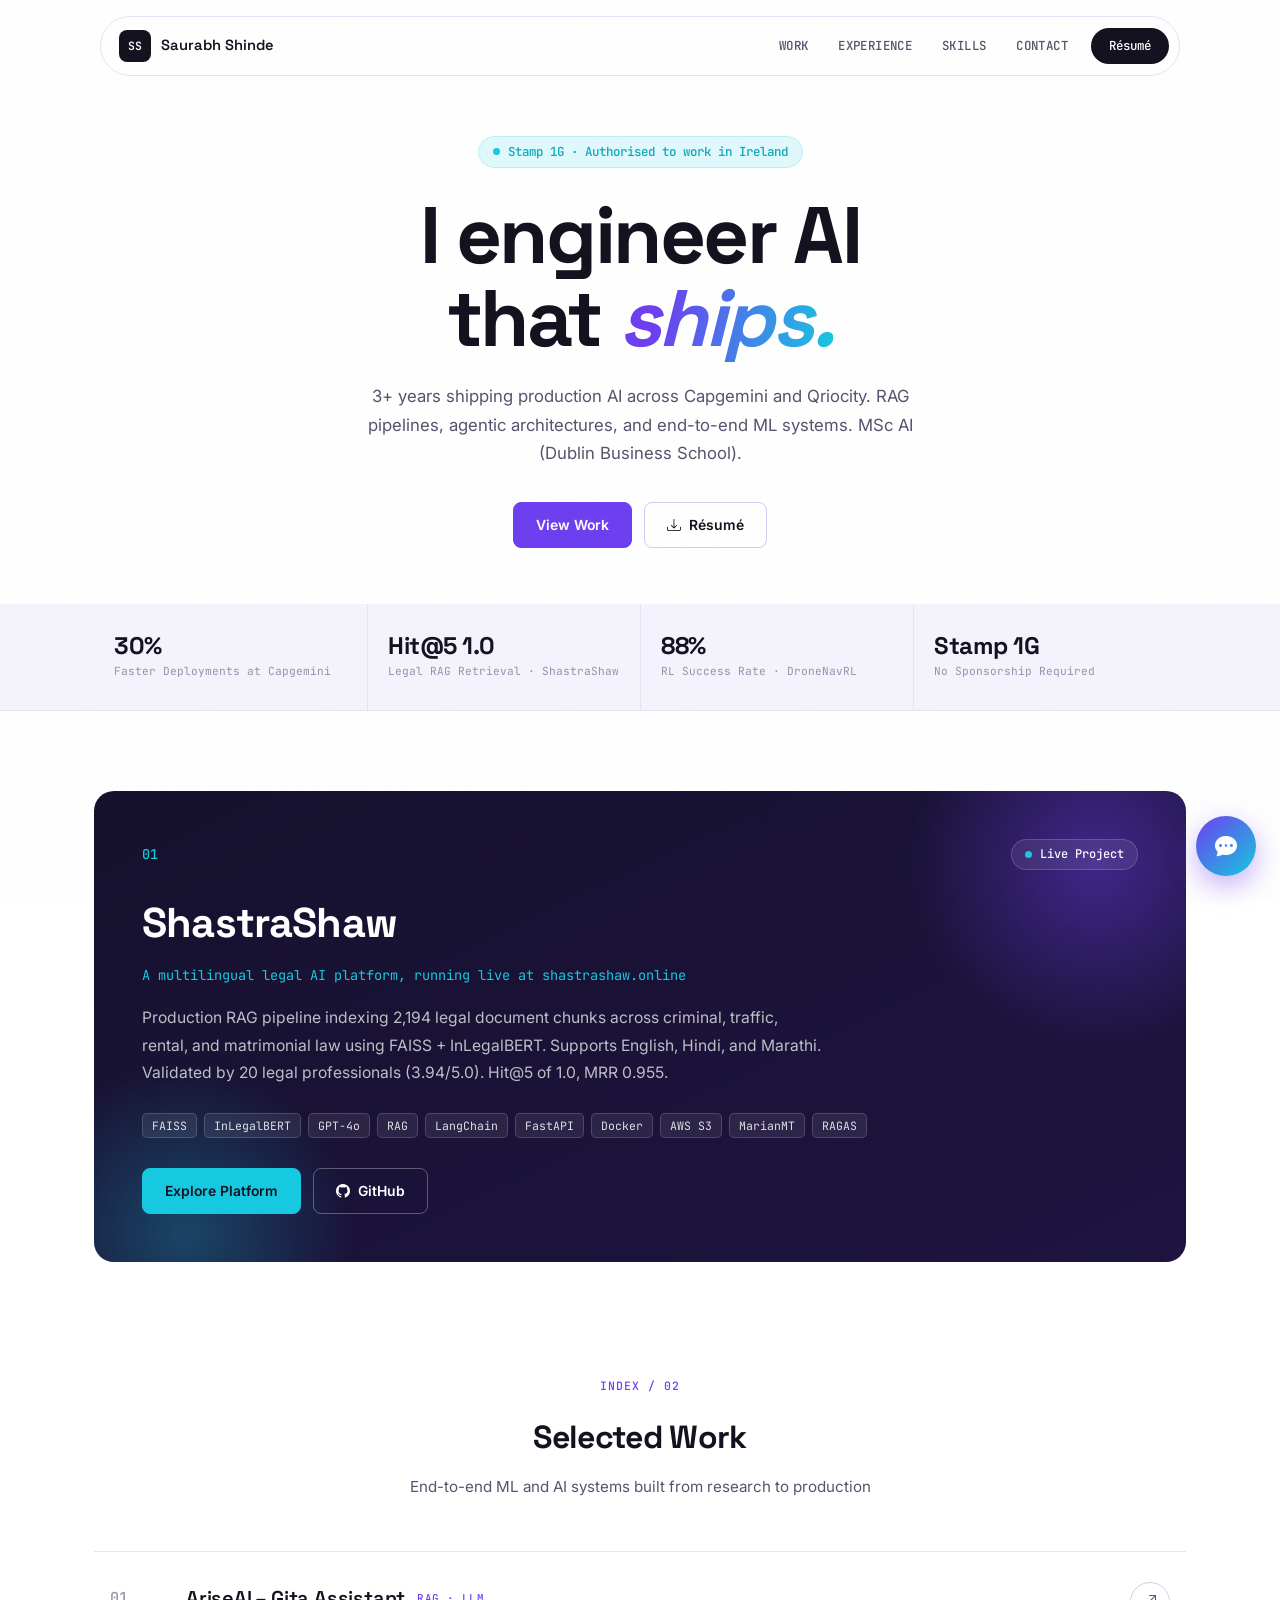
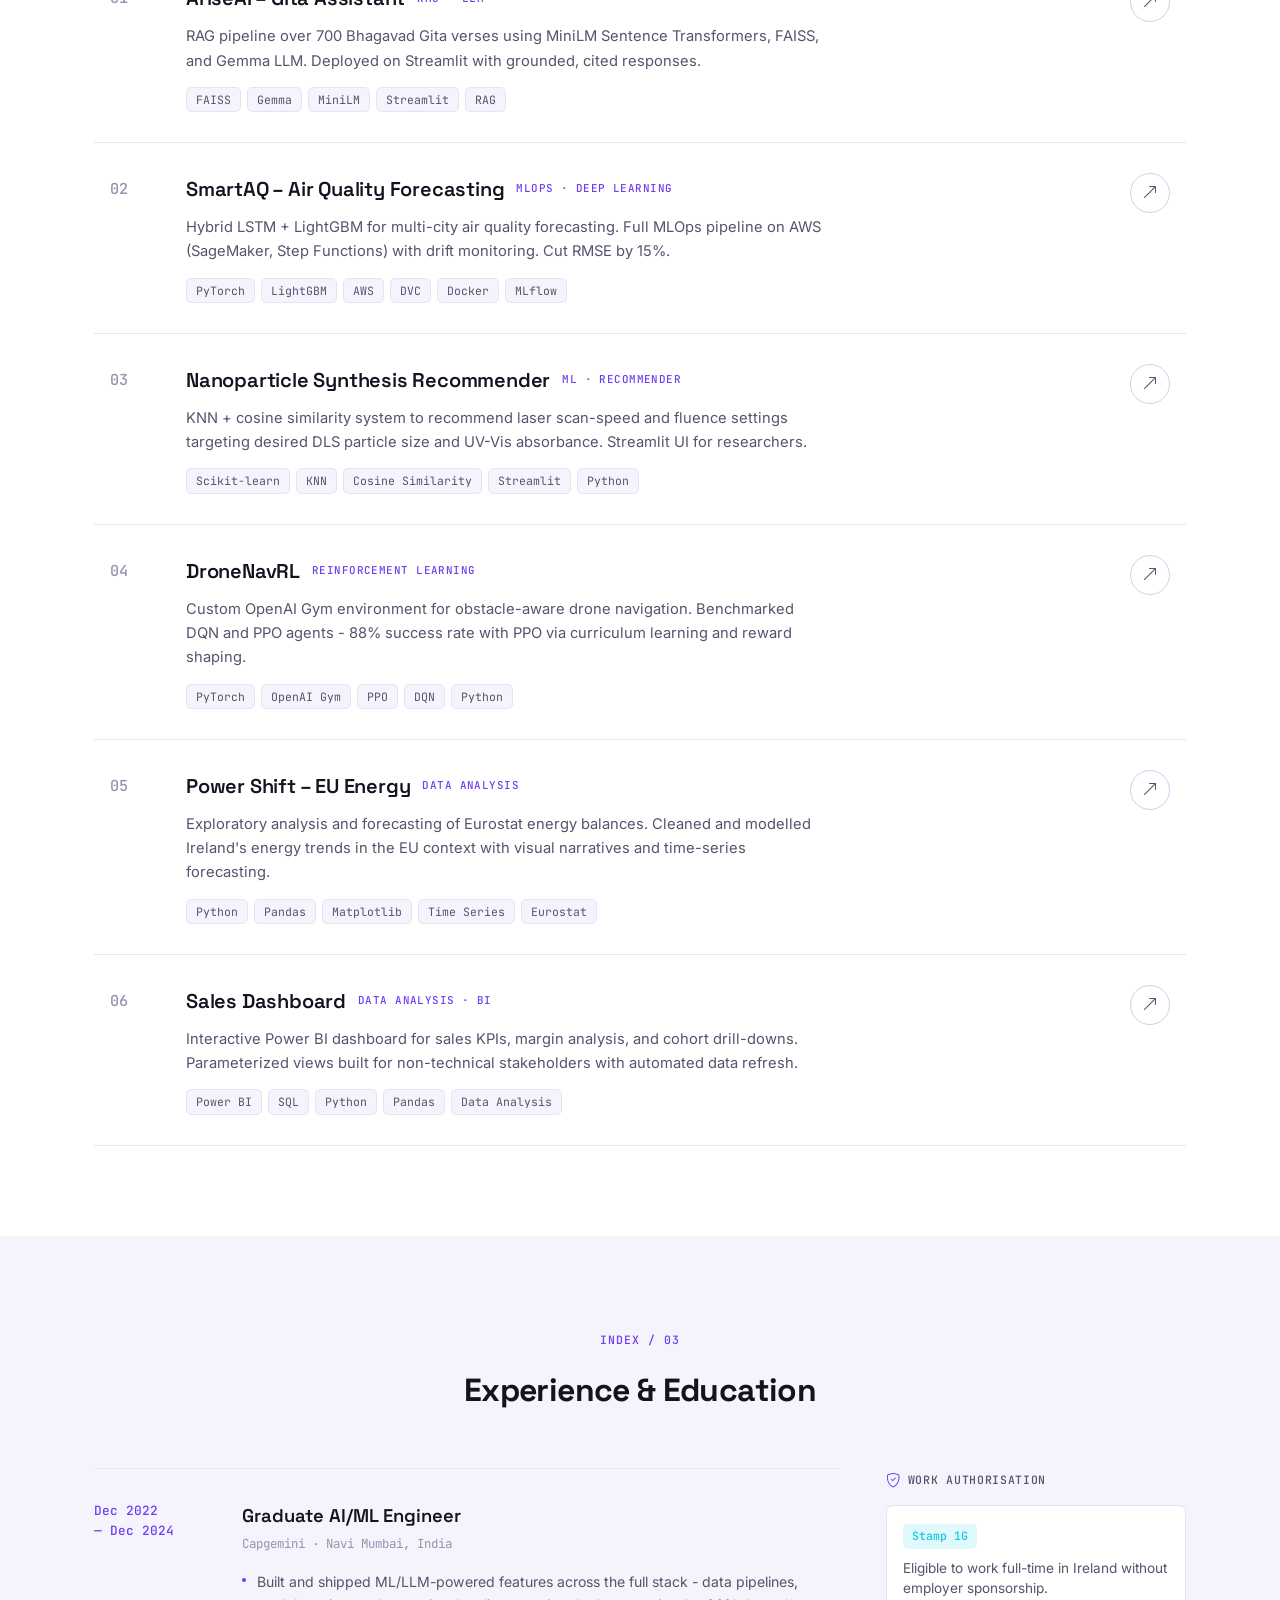
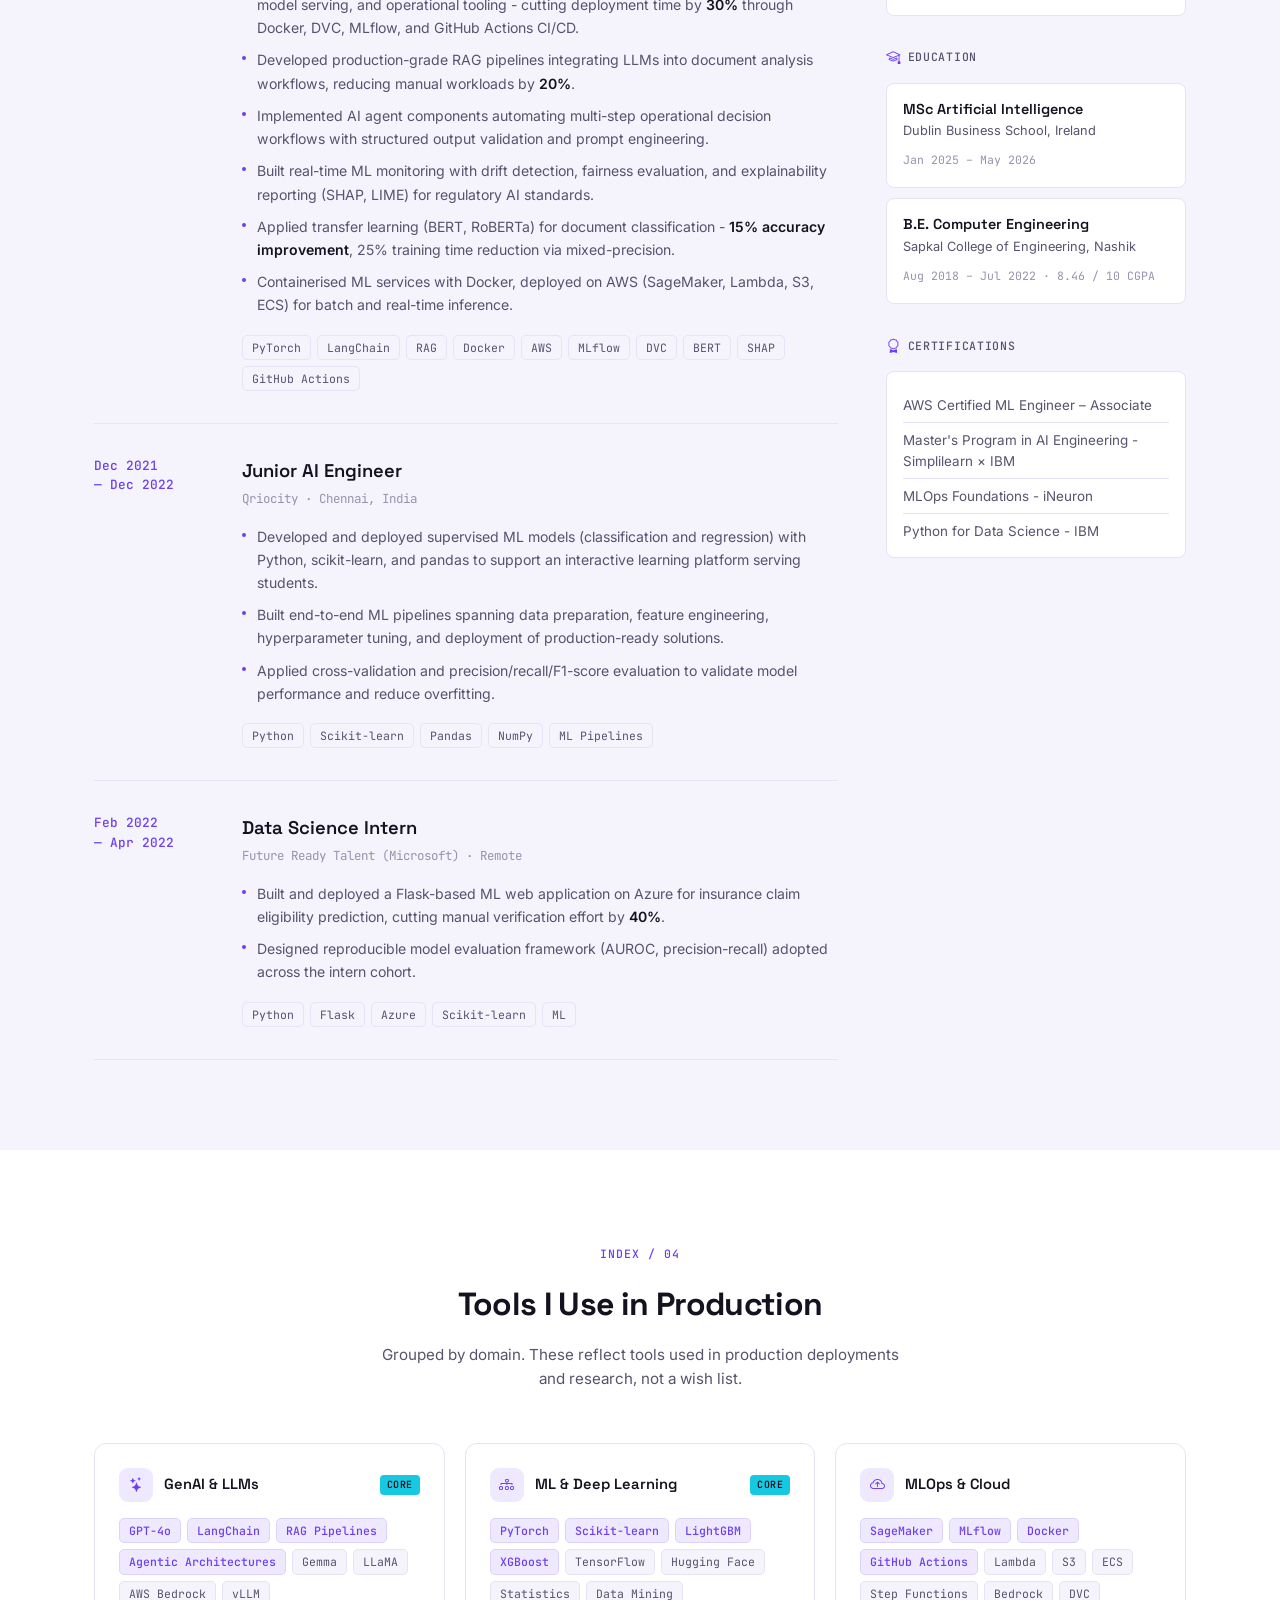
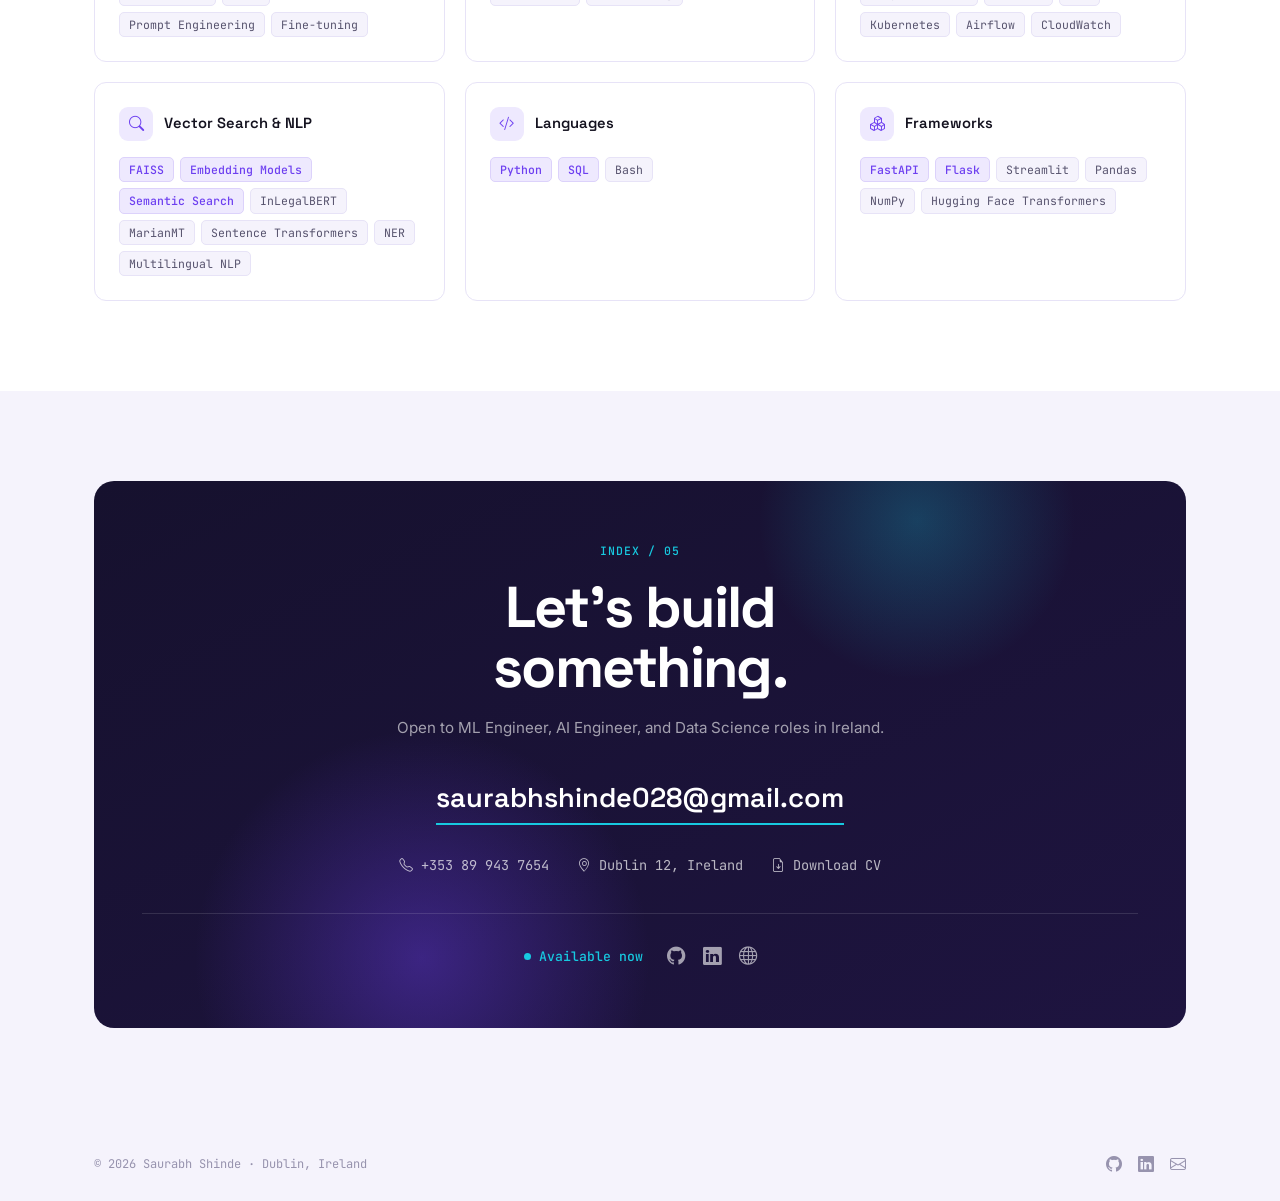
==== commit 4abc4e55: "changed theme" ====
--- a/index.html
+++ b/index.html
@@ -588,6 +588,43 @@
     <i class="bi bi-arrow-up"></i>
   </a>
 
+  <!-- ======= Chat Widget ======= -->
+  <div class="chat-widget">
+    <button class="chat-fab" id="chat-fab" aria-label="Ask about Saurabh" aria-expanded="false">
+      <i class="bi bi-chat-dots-fill"></i>
+    </button>
+
+    <div class="chat-panel" id="chat-panel" role="dialog" aria-label="Chat with Saurabh's AI assistant">
+      <div class="chat-header">
+        <div class="chat-header-info">
+          <span class="chat-avatar"><i class="bi bi-stars"></i></span>
+          <div>
+            <h4 class="chat-title">Ask about Saurabh</h4>
+            <span class="chat-subtitle"><span class="badge-dot"></span> AI Assistant</span>
+          </div>
+        </div>
+        <button class="chat-close" id="chat-close" aria-label="Close chat"><i class="bi bi-x-lg"></i></button>
+      </div>
+
+      <div class="chat-messages" id="chat-messages">
+        <div class="chat-bubble chat-bubble-bot">
+          Hi, I'm an AI assistant trained on Saurabh's résumé, projects, and skills. Ask me anything —
+          his experience with RAG pipelines, his tech stack, or whether he needs visa sponsorship.
+        </div>
+        <div class="chat-quick-replies">
+          <button type="button" class="chat-chip" data-prompt="What's his experience with RAG pipelines?">RAG experience?</button>
+          <button type="button" class="chat-chip" data-prompt="Does he need visa sponsorship?">Visa status?</button>
+          <button type="button" class="chat-chip" data-prompt="What's his tech stack?">Tech stack?</button>
+        </div>
+      </div>
+
+      <form class="chat-input-row" id="chat-form">
+        <input type="text" class="chat-input" id="chat-input" placeholder="Ask a question…" autocomplete="off">
+        <button type="submit" class="chat-send" aria-label="Send message"><i class="bi bi-send-fill"></i></button>
+      </form>
+    </div>
+  </div>
+
   <!-- Scripts -->
   <script src="assets/vendor/aos/aos.js"></script>
   <script src="assets/js/main.js"></script>
--- a/assets/css/style.css
+++ b/assets/css/style.css
@@ -438,7 +438,7 @@
    BACK TO TOP
    =================================================== */
 .back-to-top {
-  position: fixed; bottom: 24px; right: 24px; width: 40px; height: 40px;
+  position: fixed; bottom: 24px; left: 24px; width: 40px; height: 40px;
   border-radius: 50%; background: var(--ink); color: var(--bg);
   display: flex; align-items: center; justify-content: center; font-size: 1rem;
   text-decoration: none; opacity: 0; pointer-events: none;
@@ -446,6 +446,115 @@
 }
 .back-to-top.visible { opacity: 1; pointer-events: auto; transform: translateY(0); }
 .back-to-top:hover { background: var(--accent); color: #fff; }
+
+/* ===================================================
+   CHAT WIDGET
+   =================================================== */
+.chat-fab {
+  position: fixed; bottom: 24px; right: 24px; z-index: 1100;
+  width: 60px; height: 60px; border-radius: 50%; border: none; cursor: pointer;
+  background: linear-gradient(135deg, var(--accent), var(--accent-2)); color: #fff;
+  display: flex; align-items: center; justify-content: center; font-size: 1.35rem;
+  box-shadow: 0 10px 28px rgba(109,63,240,0.4);
+  transition: transform var(--transition), box-shadow var(--transition);
+}
+.chat-fab::before {
+  content: ''; position: absolute; inset: 0; border-radius: 50%;
+  box-shadow: 0 0 0 0 rgba(109,63,240,0.5);
+  animation: chat-pulse 2.6s ease-out infinite;
+}
+@keyframes chat-pulse {
+  0%   { box-shadow: 0 0 0 0 rgba(109,63,240,0.45); }
+  70%  { box-shadow: 0 0 0 16px rgba(109,63,240,0); }
+  100% { box-shadow: 0 0 0 0 rgba(109,63,240,0); }
+}
+.chat-fab:hover { transform: scale(1.06); box-shadow: 0 14px 32px rgba(109,63,240,0.5); }
+
+.chat-panel {
+  position: fixed; bottom: 96px; right: 24px; z-index: 1090;
+  width: 380px; max-width: calc(100vw - 32px);
+  height: 540px; max-height: calc(100vh - 140px);
+  background: var(--surface); border: 1px solid var(--line); border-radius: 20px;
+  box-shadow: var(--shadow-lg); overflow: hidden;
+  display: flex; flex-direction: column;
+  opacity: 0; transform: translateY(16px) scale(0.97); pointer-events: none;
+  transform-origin: bottom right;
+  transition: opacity 0.22s ease, transform 0.22s ease;
+}
+.chat-panel.open { opacity: 1; transform: translateY(0) scale(1); pointer-events: auto; }
+
+.chat-header {
+  display: flex; align-items: center; justify-content: space-between;
+  padding: 18px 20px; flex-shrink: 0;
+  background: linear-gradient(155deg, var(--panel-bg) 0%, var(--panel-bg-2) 100%);
+}
+.chat-header-info { display: flex; align-items: center; gap: 12px; }
+.chat-avatar {
+  width: 36px; height: 36px; border-radius: 50%; flex-shrink: 0;
+  background: rgba(255,255,255,0.1); border: 1px solid rgba(255,255,255,0.18);
+  display: flex; align-items: center; justify-content: center; color: var(--accent-2); font-size: 1rem;
+}
+.chat-title { font-family: var(--font-display); font-size: 0.95rem; font-weight: 600; color: #fff; }
+.chat-subtitle {
+  display: flex; align-items: center; gap: 6px; margin-top: 2px;
+  font-family: var(--font-mono); font-size: 0.7rem; color: var(--accent-2);
+}
+.chat-close {
+  background: none; border: none; cursor: pointer; color: rgba(255,255,255,0.7);
+  font-size: 0.9rem; padding: 6px; border-radius: 50%; transition: all var(--transition);
+  display: flex; align-items: center; justify-content: center;
+}
+.chat-close:hover { color: #fff; background: rgba(255,255,255,0.1); }
+
+.chat-messages {
+  flex: 1; overflow-y: auto; padding: 20px; background: var(--bg-alt);
+  display: flex; flex-direction: column; gap: 12px; -webkit-overflow-scrolling: touch;
+}
+.chat-bubble {
+  max-width: 84%; padding: 11px 14px; border-radius: 14px;
+  font-size: 0.86rem; line-height: 1.55;
+}
+.chat-bubble-bot {
+  align-self: flex-start; background: var(--surface); color: var(--ink);
+  border: 1px solid var(--line); border-bottom-left-radius: 4px;
+}
+.chat-bubble-user {
+  align-self: flex-end; color: #fff; border-bottom-right-radius: 4px;
+  background: linear-gradient(135deg, var(--accent), var(--accent-2));
+}
+.chat-quick-replies { display: flex; flex-wrap: wrap; gap: 8px; }
+.chat-chip {
+  font-family: var(--font-mono); font-size: 0.72rem; font-weight: 500; color: var(--accent);
+  background: var(--accent-soft); border: 1px solid var(--line-strong); border-radius: 999px;
+  padding: 6px 12px; cursor: pointer; transition: all var(--transition);
+}
+.chat-chip:hover { background: var(--accent); color: #fff; border-color: var(--accent); }
+
+.chat-input-row {
+  display: flex; align-items: center; gap: 10px; padding: 14px 16px;
+  border-top: 1px solid var(--line); background: var(--surface); flex-shrink: 0;
+}
+.chat-input {
+  flex: 1; min-width: 0; border: 1.5px solid var(--line-strong); border-radius: 999px;
+  padding: 10px 16px; font-family: var(--font-body); font-size: 0.86rem; color: var(--ink);
+  background: var(--bg); outline: none; transition: border-color var(--transition);
+}
+.chat-input:focus { border-color: var(--accent); }
+.chat-input::placeholder { color: var(--ink-3); }
+.chat-send {
+  flex-shrink: 0; width: 40px; height: 40px; border-radius: 50%; border: none; cursor: pointer;
+  background: linear-gradient(135deg, var(--accent), var(--accent-2)); color: #fff; font-size: 0.9rem;
+  display: flex; align-items: center; justify-content: center; transition: transform var(--transition);
+}
+.chat-send:hover { transform: scale(1.08); }
+
+@media (max-width: 480px) {
+  .chat-fab { bottom: 18px; right: 18px; width: 54px; height: 54px; font-size: 1.2rem; }
+  .chat-panel {
+    bottom: 84px; right: 12px; left: 12px; width: auto; max-width: none;
+    height: min(70vh, 560px);
+  }
+}
 
 /* ===================================================
    RESPONSIVE — TABLET
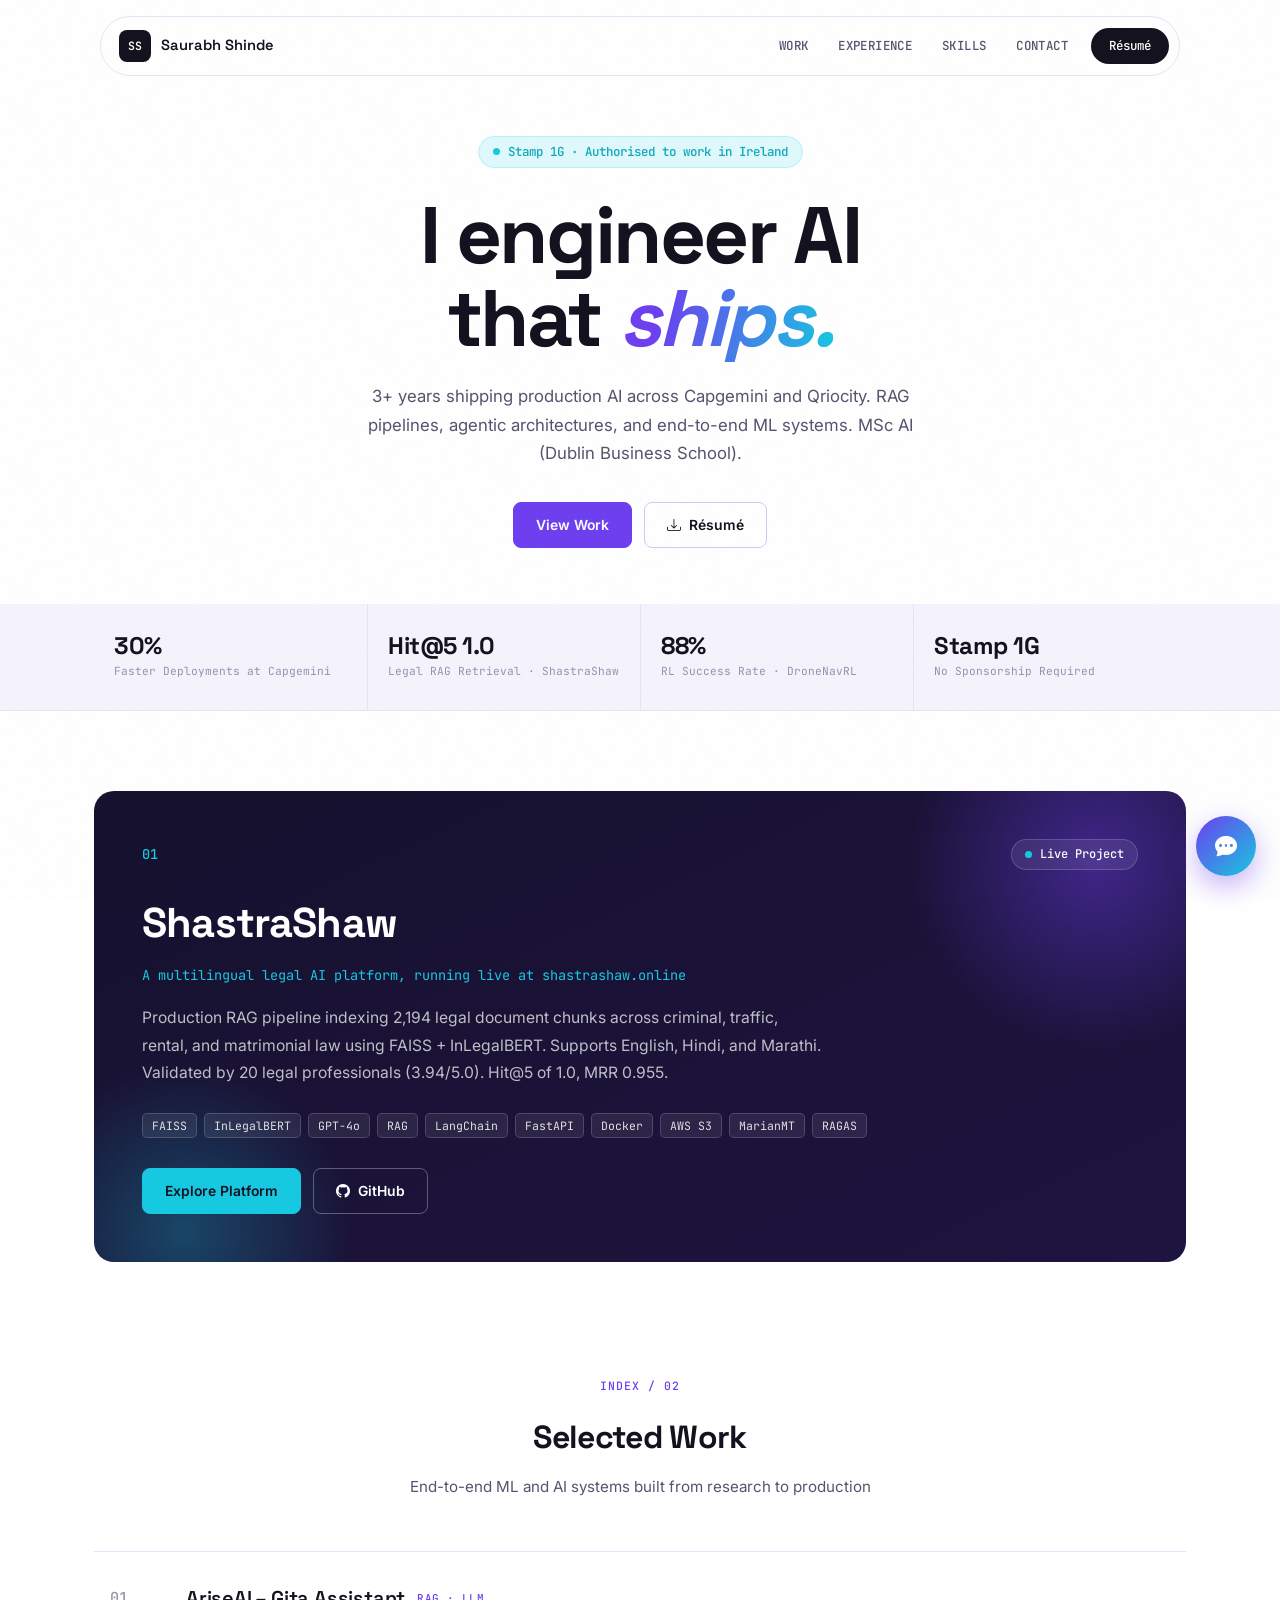
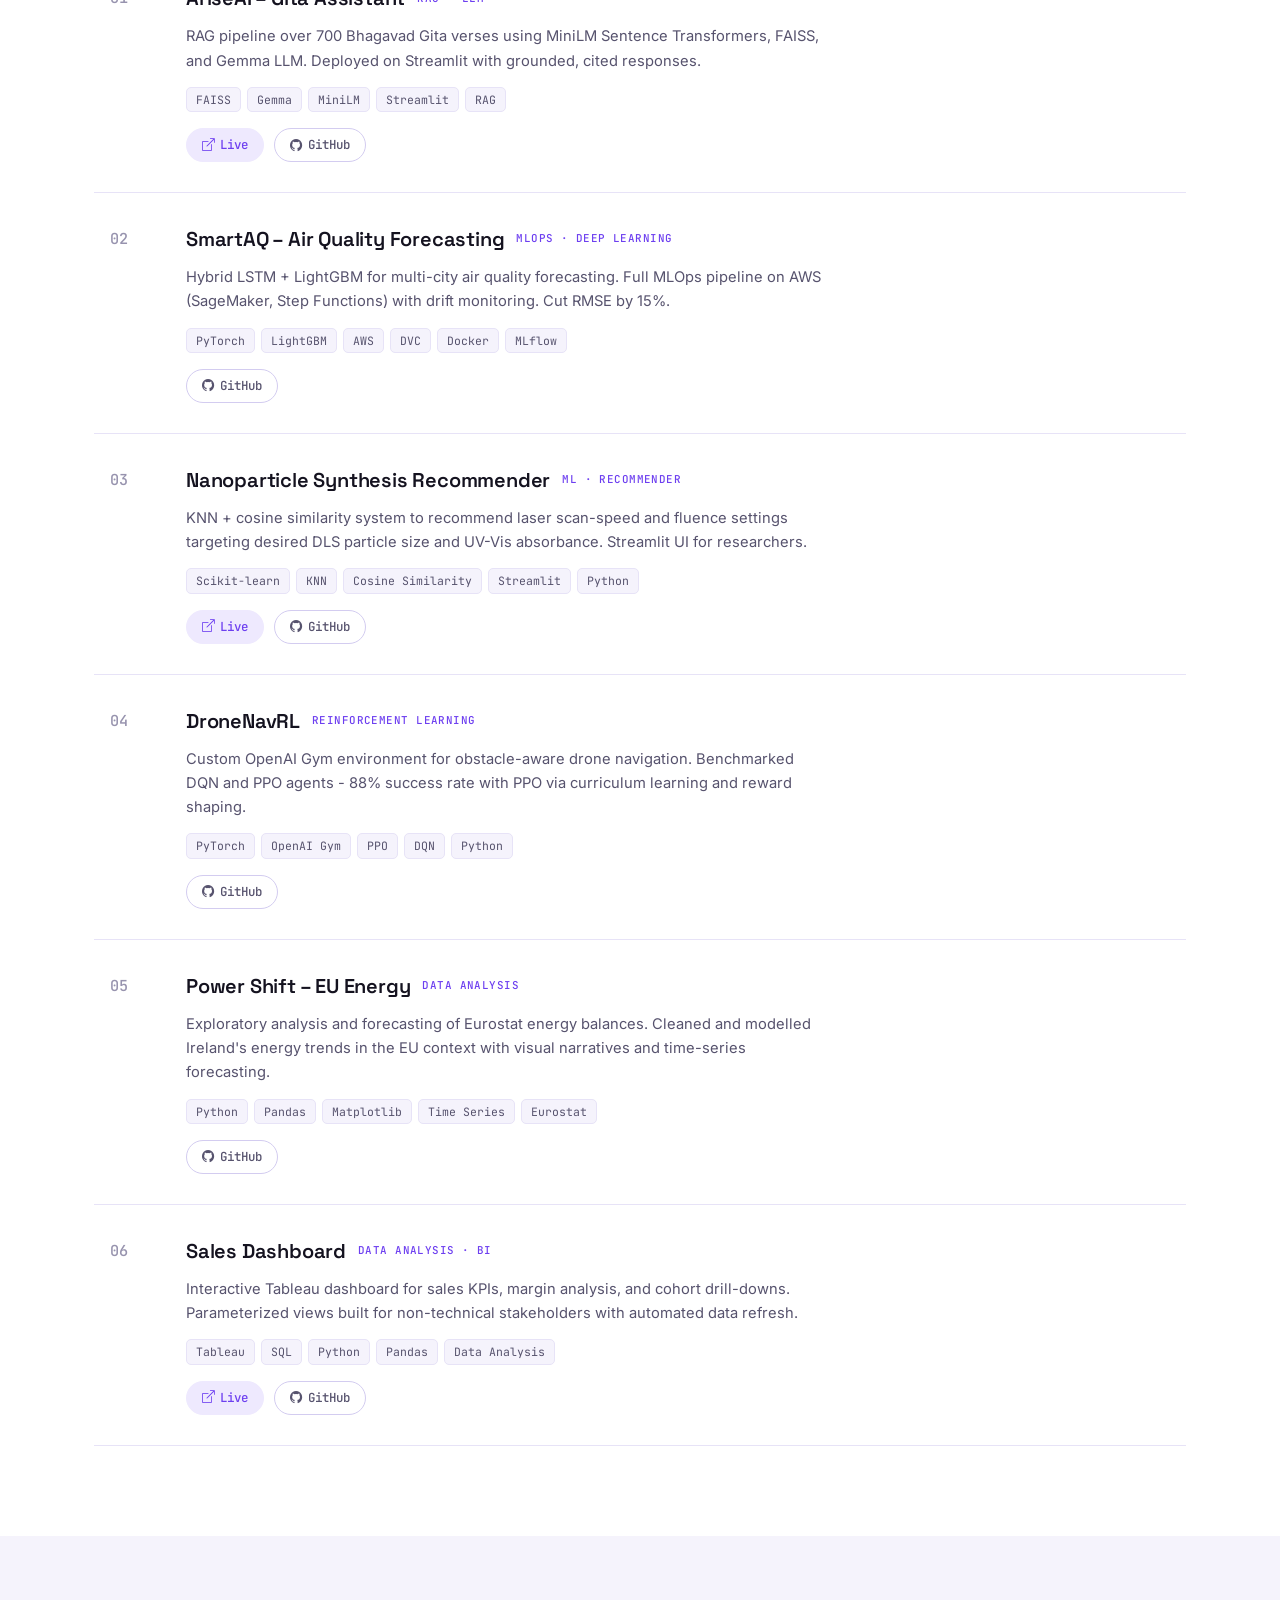
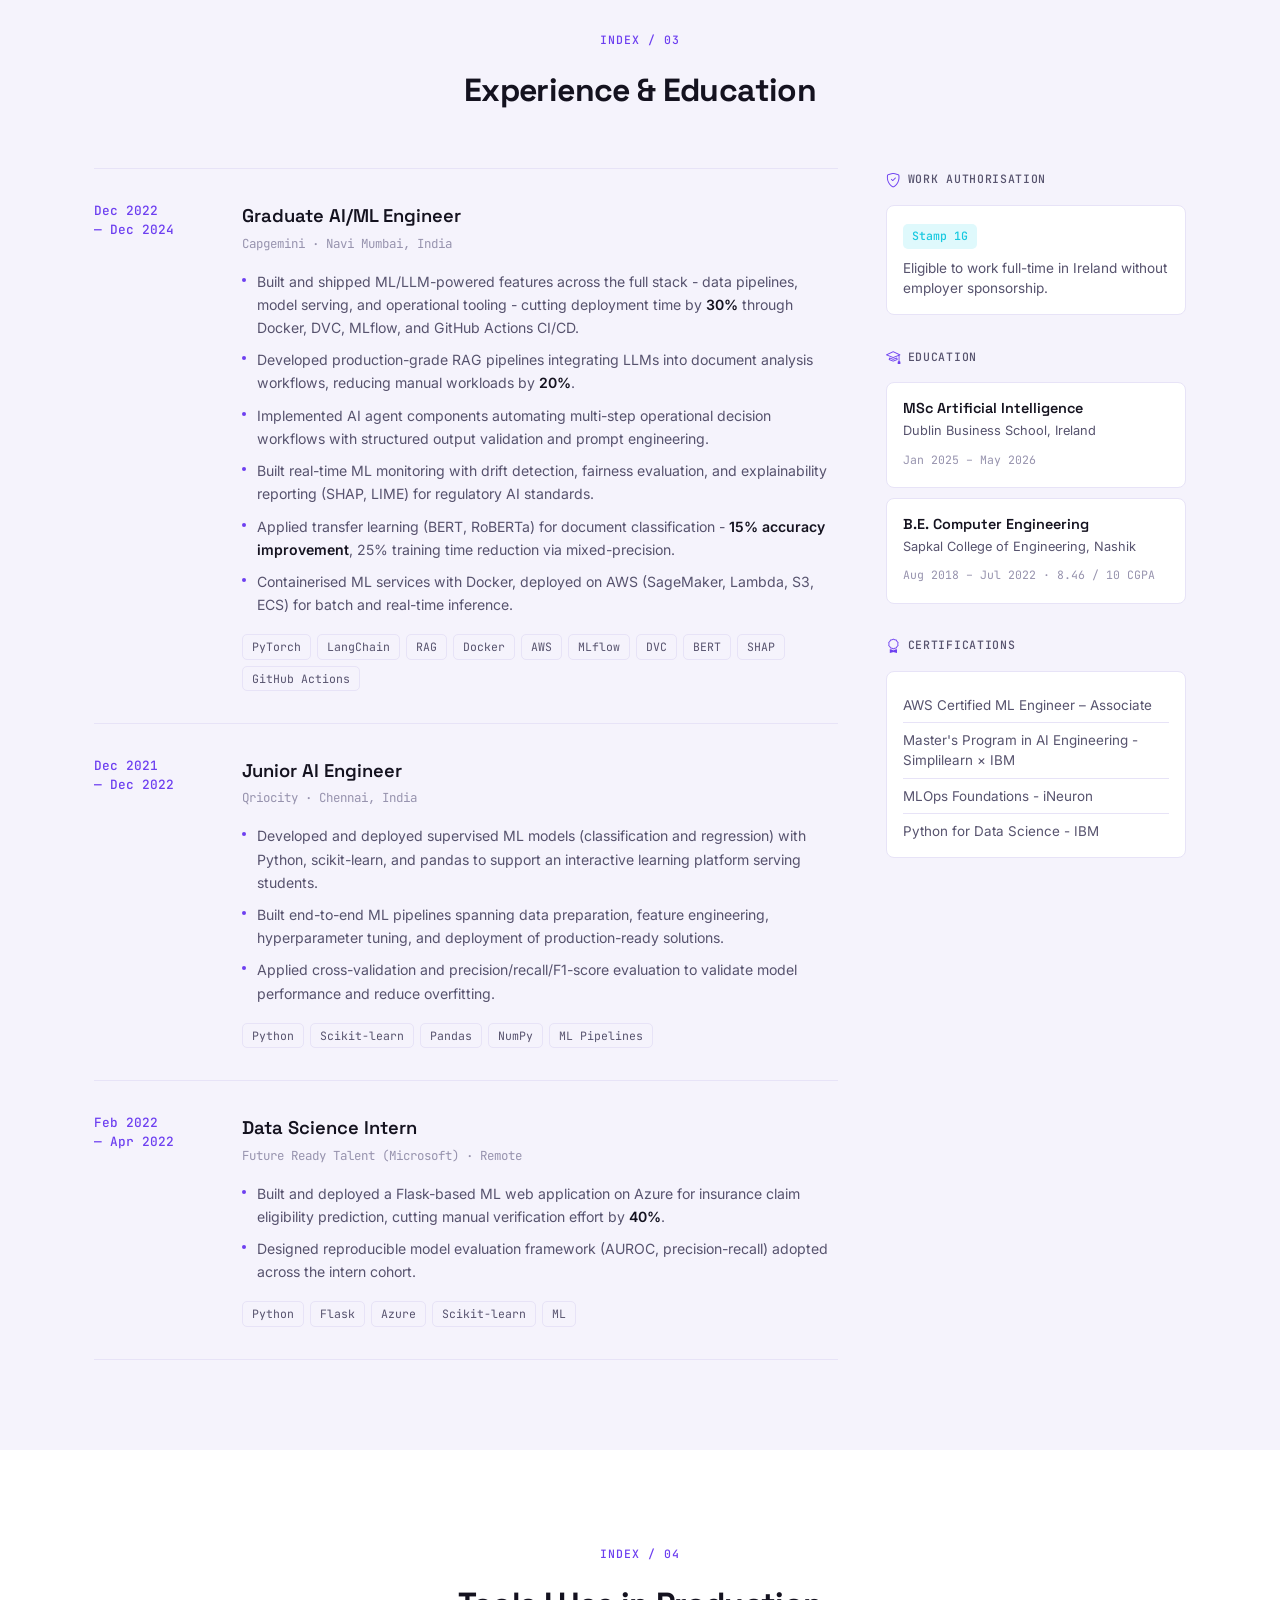
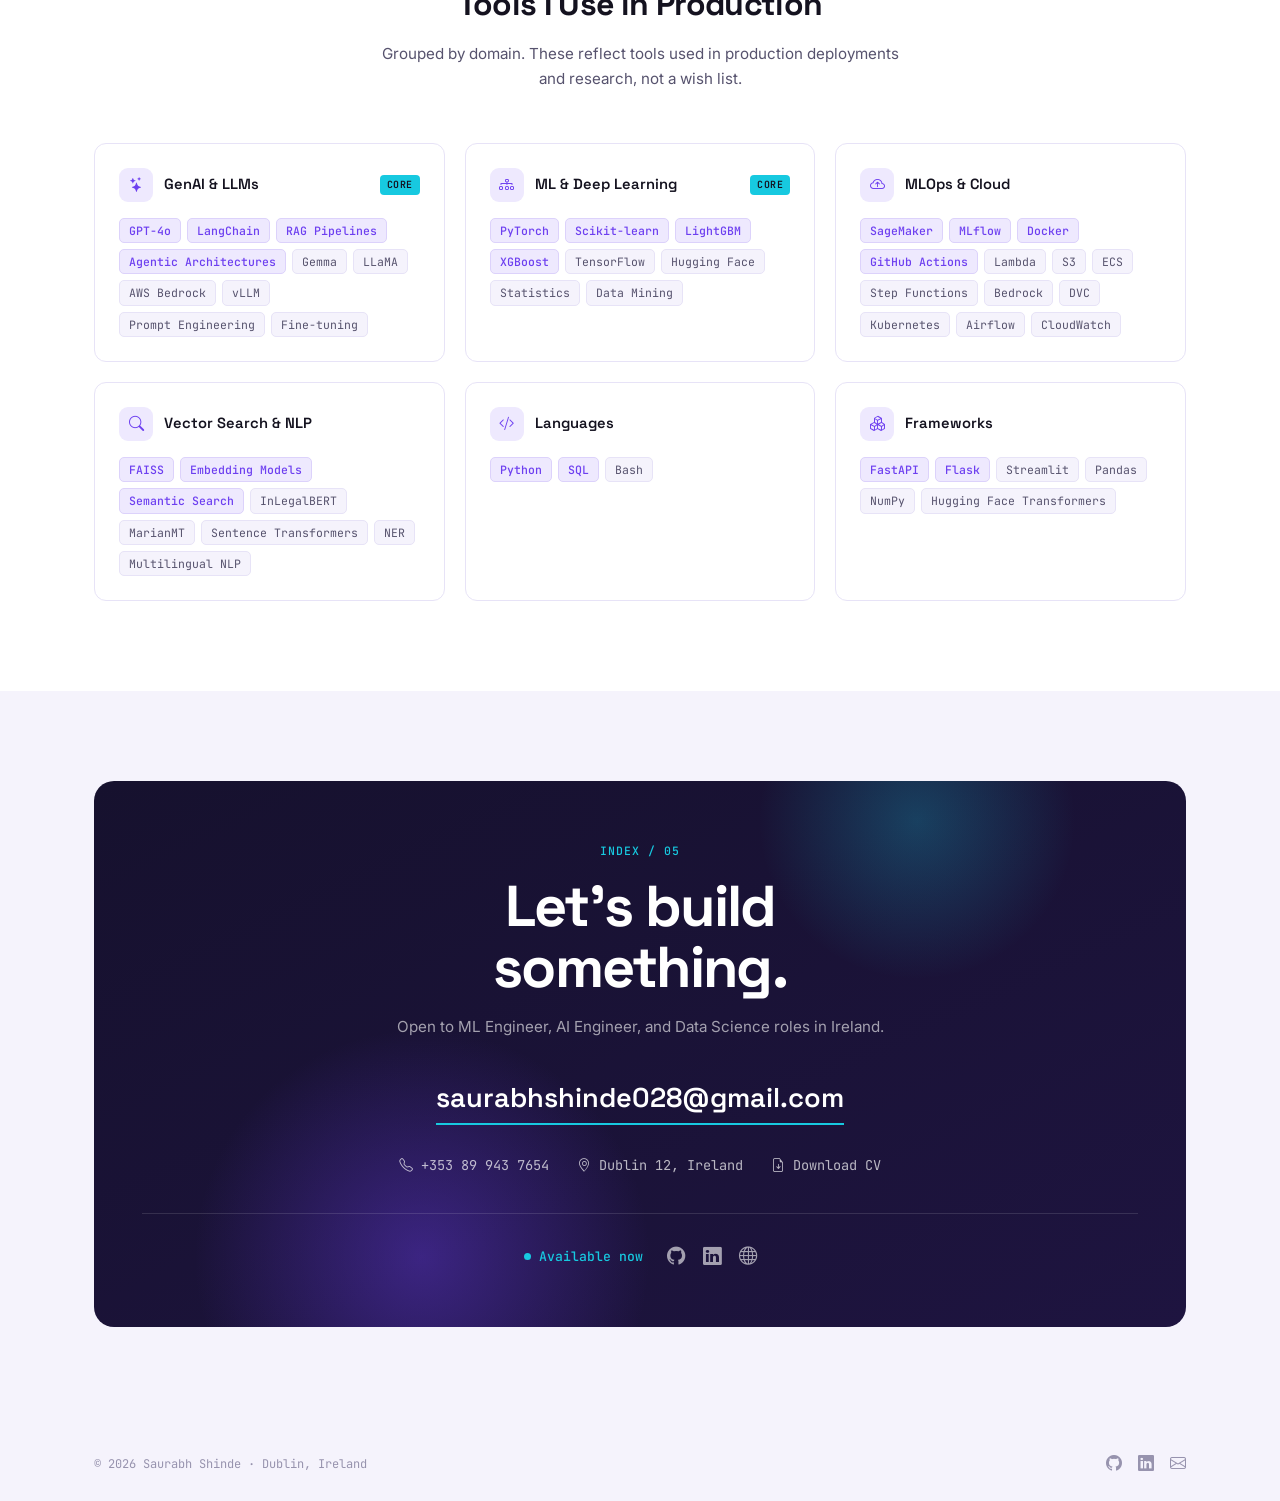
==== commit 25159cac: "Add live demo links, separate from GitHub links AriseAI, Nanoparticle Synthesis Recommender, and Sal" ====
--- a/index.html
+++ b/index.html
@@ -151,7 +151,7 @@
       <div class="index-list">
 
         <!-- AriseAI -->
-        <a href="https://github.com/saurabh-028/AriseAI-RAG-Powered-Conversational-Assistant-for-the-Bhagavad-Gita" target="_blank" class="index-row" data-aos="fade-up">
+        <div class="index-row" data-aos="fade-up">
           <span class="index-num">01</span>
           <div class="index-body">
             <div class="index-head">
@@ -166,12 +166,15 @@
               <span class="tag">Streamlit</span>
               <span class="tag">RAG</span>
             </div>
-          </div>
-          <span class="index-arrow"><i class="bi bi-arrow-up-right"></i></span>
-        </a>
+            <div class="index-actions">
+              <a href="https://ariseaio.streamlit.app/" target="_blank" class="index-action index-action-live"><i class="bi bi-box-arrow-up-right"></i> Live</a>
+              <a href="https://github.com/saurabh-028/AriseAI-RAG-Powered-Conversational-Assistant-for-the-Bhagavad-Gita" target="_blank" class="index-action"><i class="bi bi-github"></i> GitHub</a>
+            </div>
+          </div>
+        </div>
 
         <!-- SmartAQ -->
-        <a href="https://github.com/saurabh-028" target="_blank" class="index-row" data-aos="fade-up">
+        <div class="index-row" data-aos="fade-up">
           <span class="index-num">02</span>
           <div class="index-body">
             <div class="index-head">
@@ -187,12 +190,14 @@
               <span class="tag">Docker</span>
               <span class="tag">MLflow</span>
             </div>
-          </div>
-          <span class="index-arrow"><i class="bi bi-arrow-up-right"></i></span>
-        </a>
+            <div class="index-actions">
+              <a href="https://github.com/saurabh-028" target="_blank" class="index-action"><i class="bi bi-github"></i> GitHub</a>
+            </div>
+          </div>
+        </div>
 
         <!-- Nanoparticle Synthesis Recommender -->
-        <a href="https://github.com/saurabh-028/Nanoparticle-Synthesis-Recommender-System" target="_blank" class="index-row" data-aos="fade-up">
+        <div class="index-row" data-aos="fade-up">
           <span class="index-num">03</span>
           <div class="index-body">
             <div class="index-head">
@@ -207,12 +212,15 @@
               <span class="tag">Streamlit</span>
               <span class="tag">Python</span>
             </div>
-          </div>
-          <span class="index-arrow"><i class="bi bi-arrow-up-right"></i></span>
-        </a>
+            <div class="index-actions">
+              <a href="https://npsynth.streamlit.app/" target="_blank" class="index-action index-action-live"><i class="bi bi-box-arrow-up-right"></i> Live</a>
+              <a href="https://github.com/saurabh-028/Nanoparticle-Synthesis-Recommender-System" target="_blank" class="index-action"><i class="bi bi-github"></i> GitHub</a>
+            </div>
+          </div>
+        </div>
 
         <!-- DroneNavRL -->
-        <a href="https://github.com/saurabh-028/DroneNavRL-Autonomous-Drone-Delivery-Optimization" target="_blank" class="index-row" data-aos="fade-up">
+        <div class="index-row" data-aos="fade-up">
           <span class="index-num">04</span>
           <div class="index-body">
             <div class="index-head">
@@ -227,12 +235,14 @@
               <span class="tag">DQN</span>
               <span class="tag">Python</span>
             </div>
-          </div>
-          <span class="index-arrow"><i class="bi bi-arrow-up-right"></i></span>
-        </a>
+            <div class="index-actions">
+              <a href="https://github.com/saurabh-028/DroneNavRL-Autonomous-Drone-Delivery-Optimization" target="_blank" class="index-action"><i class="bi bi-github"></i> GitHub</a>
+            </div>
+          </div>
+        </div>
 
         <!-- Power Shift -->
-        <a href="https://github.com/saurabh-028/Power-Shift-Forecasting-and-Analyzing-Irelands-Energy-Future-in-the-EU" target="_blank" class="index-row" data-aos="fade-up">
+        <div class="index-row" data-aos="fade-up">
           <span class="index-num">05</span>
           <div class="index-body">
             <div class="index-head">
@@ -247,29 +257,34 @@
               <span class="tag">Time Series</span>
               <span class="tag">Eurostat</span>
             </div>
-          </div>
-          <span class="index-arrow"><i class="bi bi-arrow-up-right"></i></span>
-        </a>
+            <div class="index-actions">
+              <a href="https://github.com/saurabh-028/Power-Shift-Forecasting-and-Analyzing-Irelands-Energy-Future-in-the-EU" target="_blank" class="index-action"><i class="bi bi-github"></i> GitHub</a>
+            </div>
+          </div>
+        </div>
 
         <!-- Sales Dashboard -->
-        <a href="https://github.com/saurabh-028" target="_blank" class="index-row" data-aos="fade-up">
+        <div class="index-row" data-aos="fade-up">
           <span class="index-num">06</span>
           <div class="index-body">
             <div class="index-head">
               <h3 class="index-title">Sales Dashboard</h3>
               <span class="project-type">Data Analysis · BI</span>
             </div>
-            <p class="index-desc">Interactive Power BI dashboard for sales KPIs, margin analysis, and cohort drill-downs. Parameterized views built for non-technical stakeholders with automated data refresh.</p>
+            <p class="index-desc">Interactive Tableau dashboard for sales KPIs, margin analysis, and cohort drill-downs. Parameterized views built for non-technical stakeholders with automated data refresh.</p>
             <div class="index-tags">
-              <span class="tag">Power BI</span>
+              <span class="tag">Tableau</span>
               <span class="tag">SQL</span>
               <span class="tag">Python</span>
               <span class="tag">Pandas</span>
               <span class="tag">Data Analysis</span>
             </div>
-          </div>
-          <span class="index-arrow"><i class="bi bi-arrow-up-right"></i></span>
-        </a>
+            <div class="index-actions">
+              <a href="https://public.tableau.com/views/StoreSales_16501966495450/Dashboard1?:language=en-GB&:sid=&:redirect=auth&:display_count=n&:origin=viz_share_link" target="_blank" class="index-action index-action-live"><i class="bi bi-box-arrow-up-right"></i> Live</a>
+              <a href="https://github.com/saurabh-028" target="_blank" class="index-action"><i class="bi bi-github"></i> GitHub</a>
+            </div>
+          </div>
+        </div>
 
       </div>
     </div>
--- a/assets/css/style.css
+++ b/assets/css/style.css
@@ -257,9 +257,9 @@
 .projects-section { padding: 90px 0; }
 .index-list { border-top: 1px solid var(--line); }
 .index-row {
-  position: relative; display: grid; grid-template-columns: 56px 1fr 40px; align-items: start;
+  position: relative; display: grid; grid-template-columns: 56px 1fr; align-items: start;
   gap: 20px; padding: 30px 16px; border-bottom: 1px solid var(--line);
-  text-decoration: none; color: inherit; transition: background var(--transition), padding-left var(--transition);
+  transition: background var(--transition), padding-left var(--transition);
 }
 .index-row::before {
   content: ''; position: absolute; left: 0; top: 0; bottom: 0; width: 3px; background: var(--accent);
@@ -267,6 +267,7 @@
 }
 .index-row:hover { background: var(--bg-alt); padding-left: 26px; }
 .index-row:hover::before { transform: scaleY(1); }
+.index-row:hover .index-num { color: var(--accent); }
 .index-row .index-num { font-size: 0.95rem; padding-top: 4px; }
 .index-body { min-width: 0; }
 .index-head { display: flex; align-items: center; flex-wrap: wrap; gap: 12px; margin-bottom: 10px; }
@@ -277,13 +278,15 @@
 }
 .index-desc { font-size: 0.92rem; color: var(--ink-2); line-height: 1.65; margin-bottom: 14px; max-width: 640px; }
 .index-tags { display: flex; flex-wrap: wrap; gap: 6px; }
-.index-arrow {
-  display: flex; align-items: center; justify-content: center; width: 40px; height: 40px;
-  border-radius: 50%; border: 1.5px solid var(--line-strong); color: var(--ink-2);
-  transition: all var(--transition); flex-shrink: 0;
-}
-.index-row:hover .index-arrow { background: var(--accent); border-color: var(--accent); color: #fff; transform: rotate(45deg); }
-.index-row:hover .index-num { color: var(--accent); }
+.index-actions { display: flex; flex-wrap: wrap; gap: 10px; margin-top: 16px; }
+.index-action {
+  display: inline-flex; align-items: center; gap: 6px; font-family: var(--font-mono);
+  font-size: 0.78rem; font-weight: 500; color: var(--ink-2); border: 1.5px solid var(--line-strong);
+  border-radius: 999px; padding: 6px 15px; text-decoration: none; transition: all var(--transition);
+}
+.index-action:hover { border-color: var(--ink); color: var(--ink); }
+.index-action-live { color: var(--accent); background: var(--accent-soft); border-color: var(--accent-soft); }
+.index-action-live:hover { background: var(--accent); border-color: var(--accent); color: #fff; }
 
 /* ===================================================
    EXPERIENCE & EDUCATION
@@ -547,6 +550,20 @@
   display: flex; align-items: center; justify-content: center; transition: transform var(--transition);
 }
 .chat-send:hover { transform: scale(1.08); }
+.chat-send:disabled { opacity: 0.55; cursor: default; transform: none; }
+.chat-input:disabled { opacity: 0.7; cursor: default; }
+
+.chat-typing { display: flex; align-items: center; gap: 4px; padding: 13px 16px; }
+.chat-typing span {
+  width: 6px; height: 6px; border-radius: 50%; background: var(--ink-3);
+  animation: chat-typing-bounce 1.2s infinite ease-in-out;
+}
+.chat-typing span:nth-child(2) { animation-delay: 0.15s; }
+.chat-typing span:nth-child(3) { animation-delay: 0.3s; }
+@keyframes chat-typing-bounce {
+  0%, 60%, 100% { transform: translateY(0); opacity: 0.5; }
+  30% { transform: translateY(-4px); opacity: 1; }
+}
 
 @media (max-width: 480px) {
   .chat-fab { bottom: 18px; right: 18px; width: 54px; height: 54px; font-size: 1.2rem; }
@@ -588,7 +605,6 @@
   .featured-card { padding: 30px 22px; }
 
   .index-row { grid-template-columns: 36px 1fr; }
-  .index-arrow { display: none; }
   .index-title { font-size: 1.08rem; }
 
   .exp-edu-layout { grid-template-columns: 1fr; gap: 36px; }
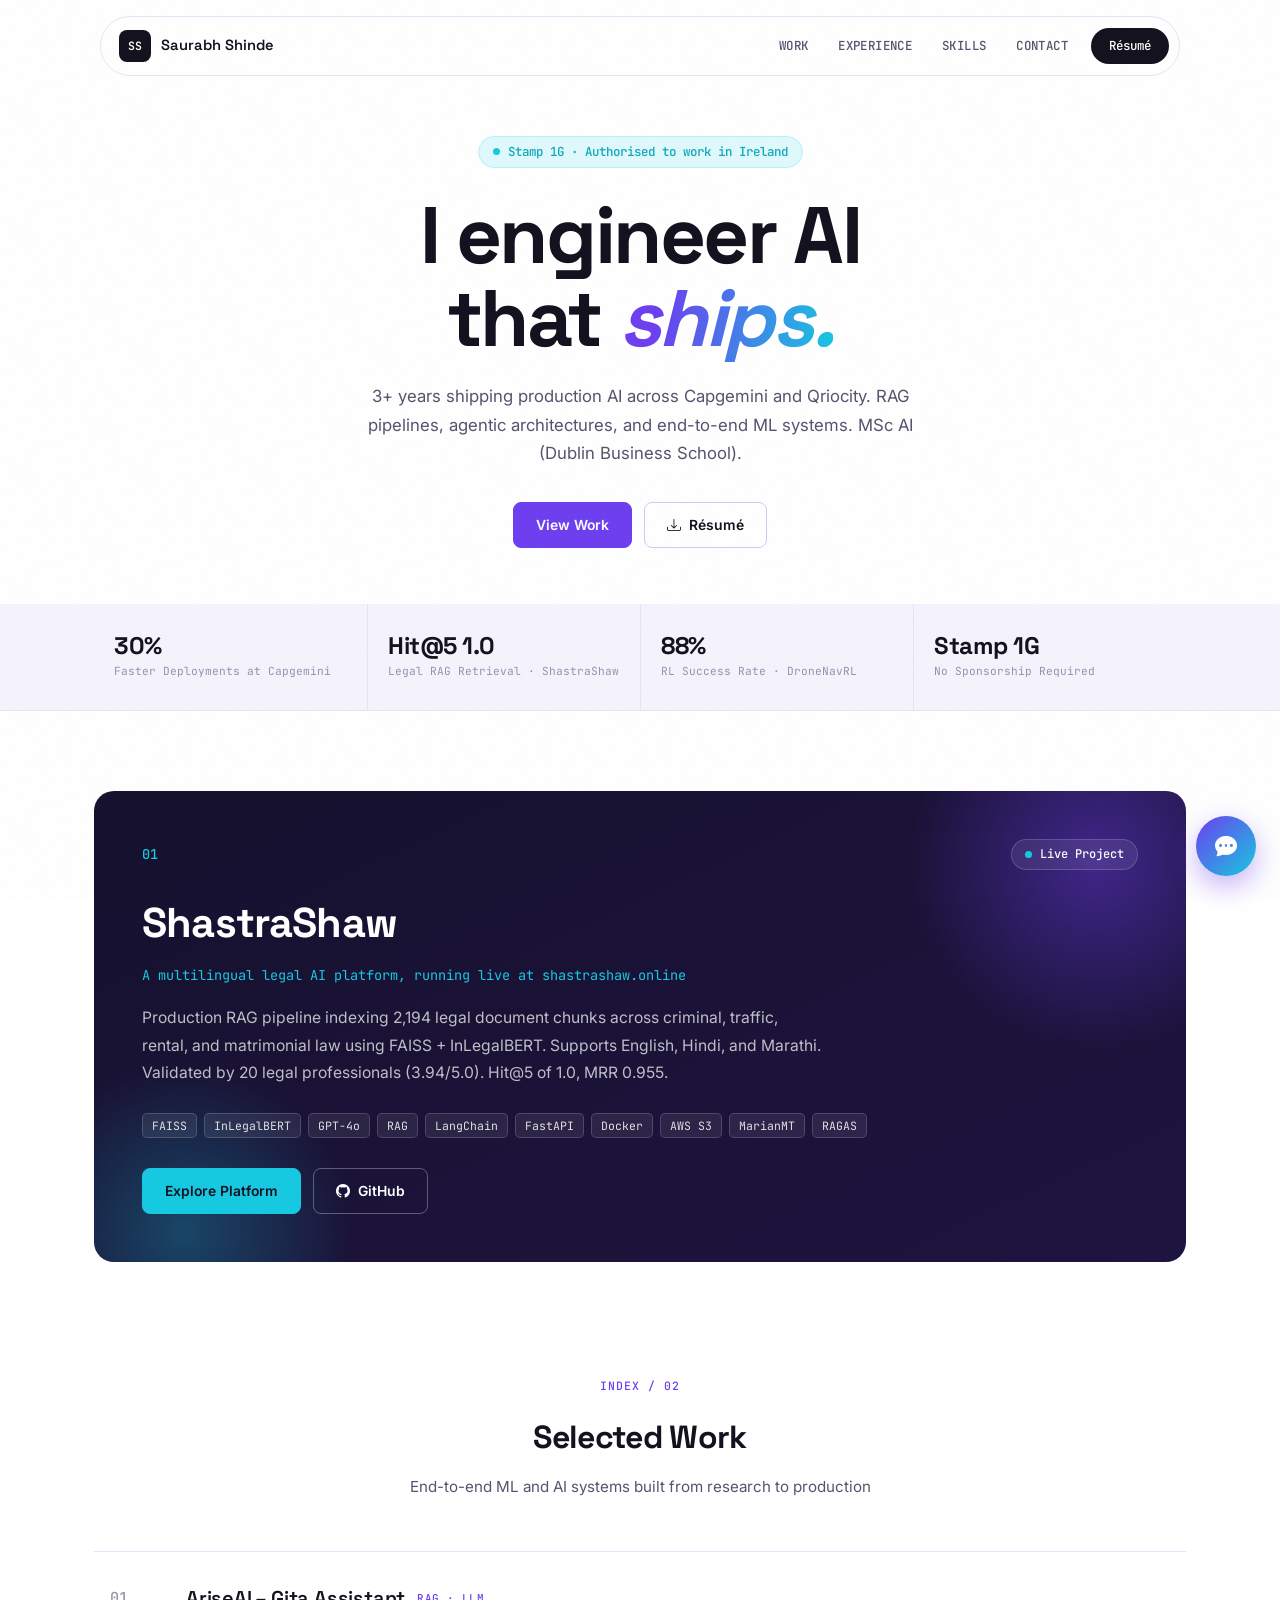
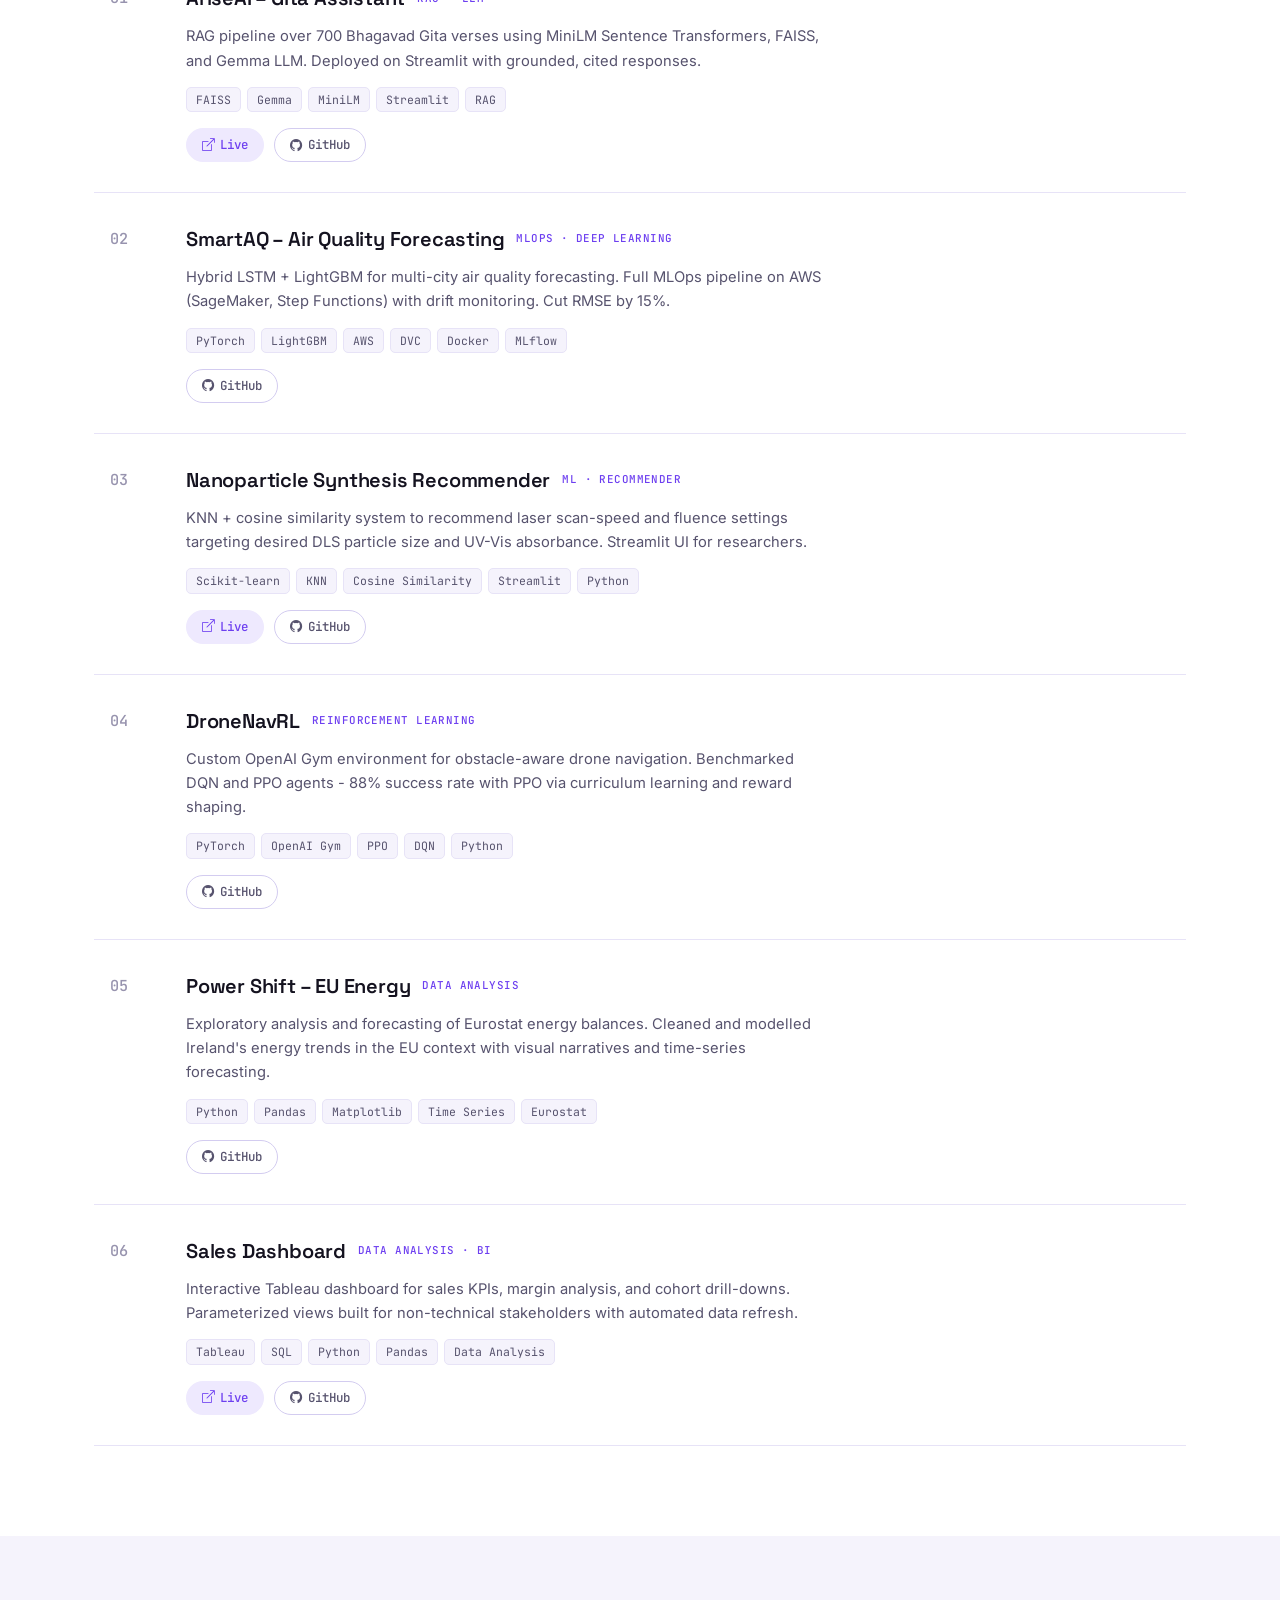
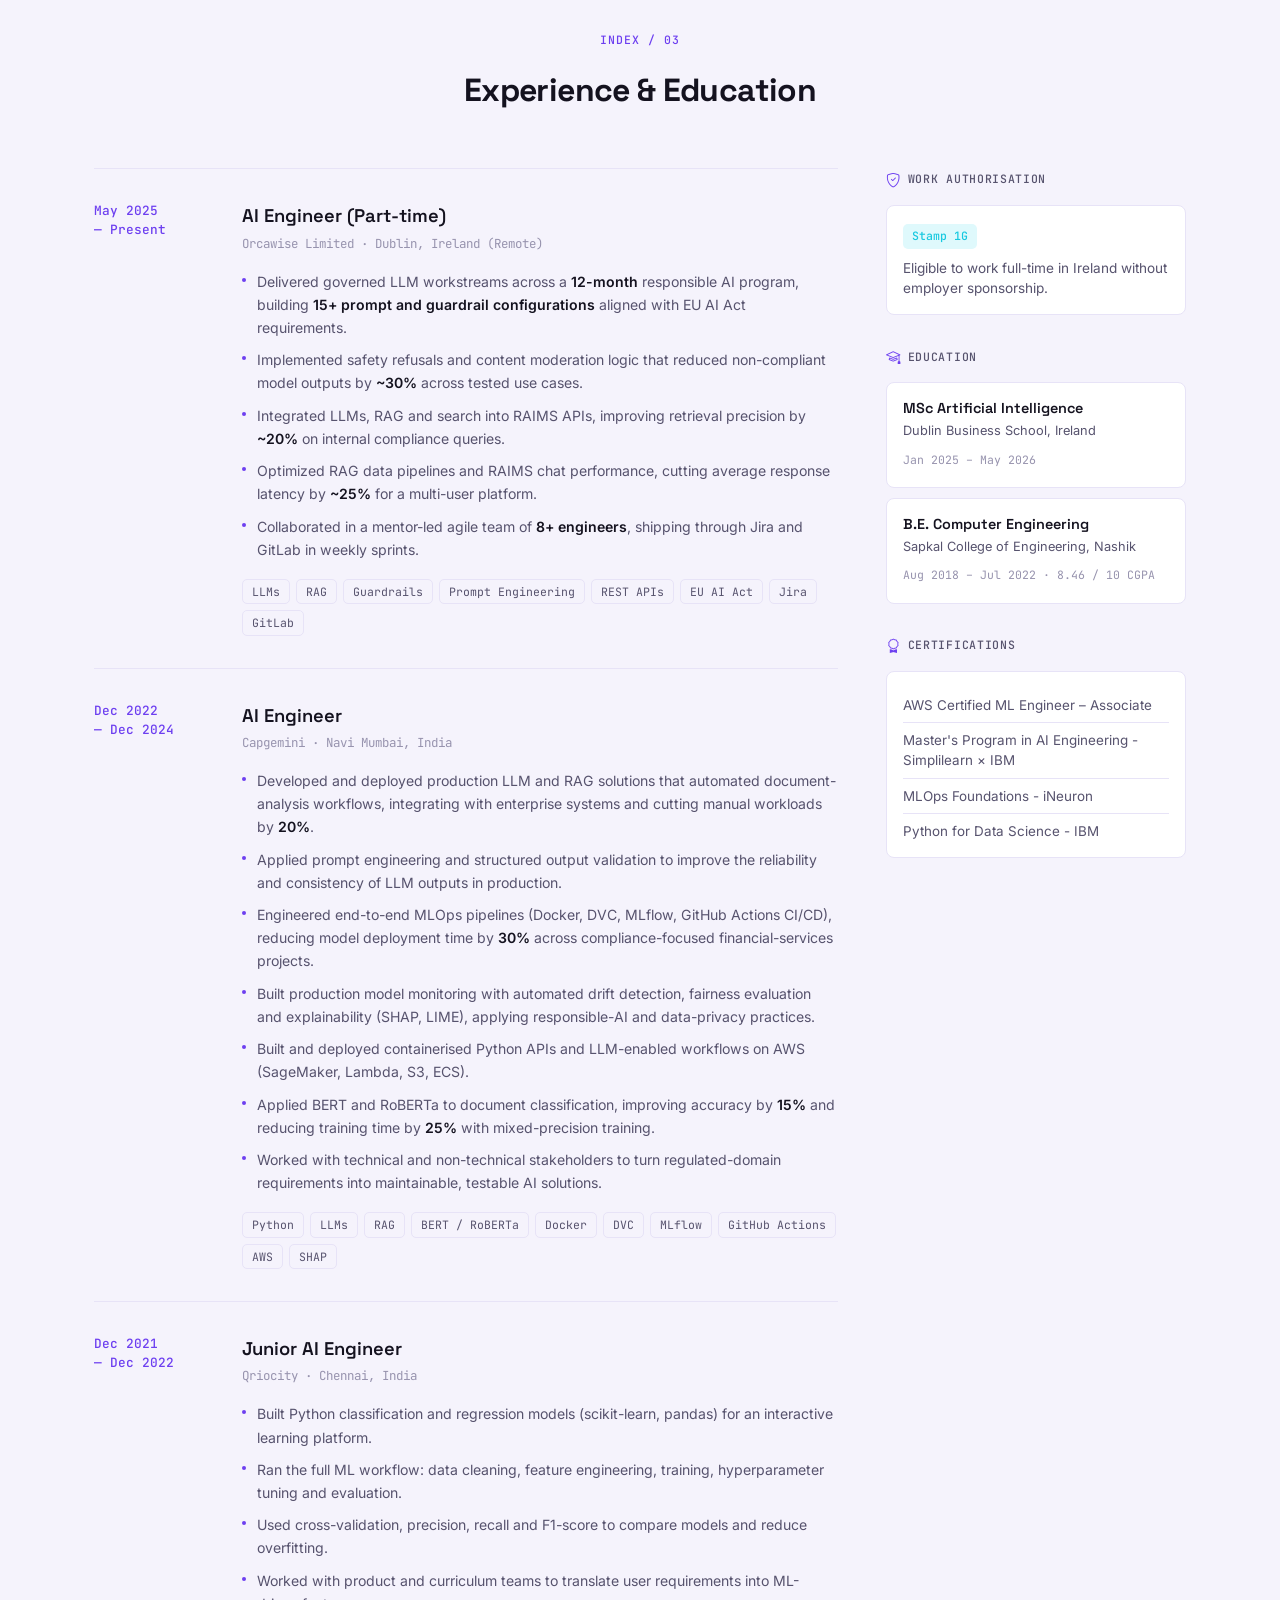
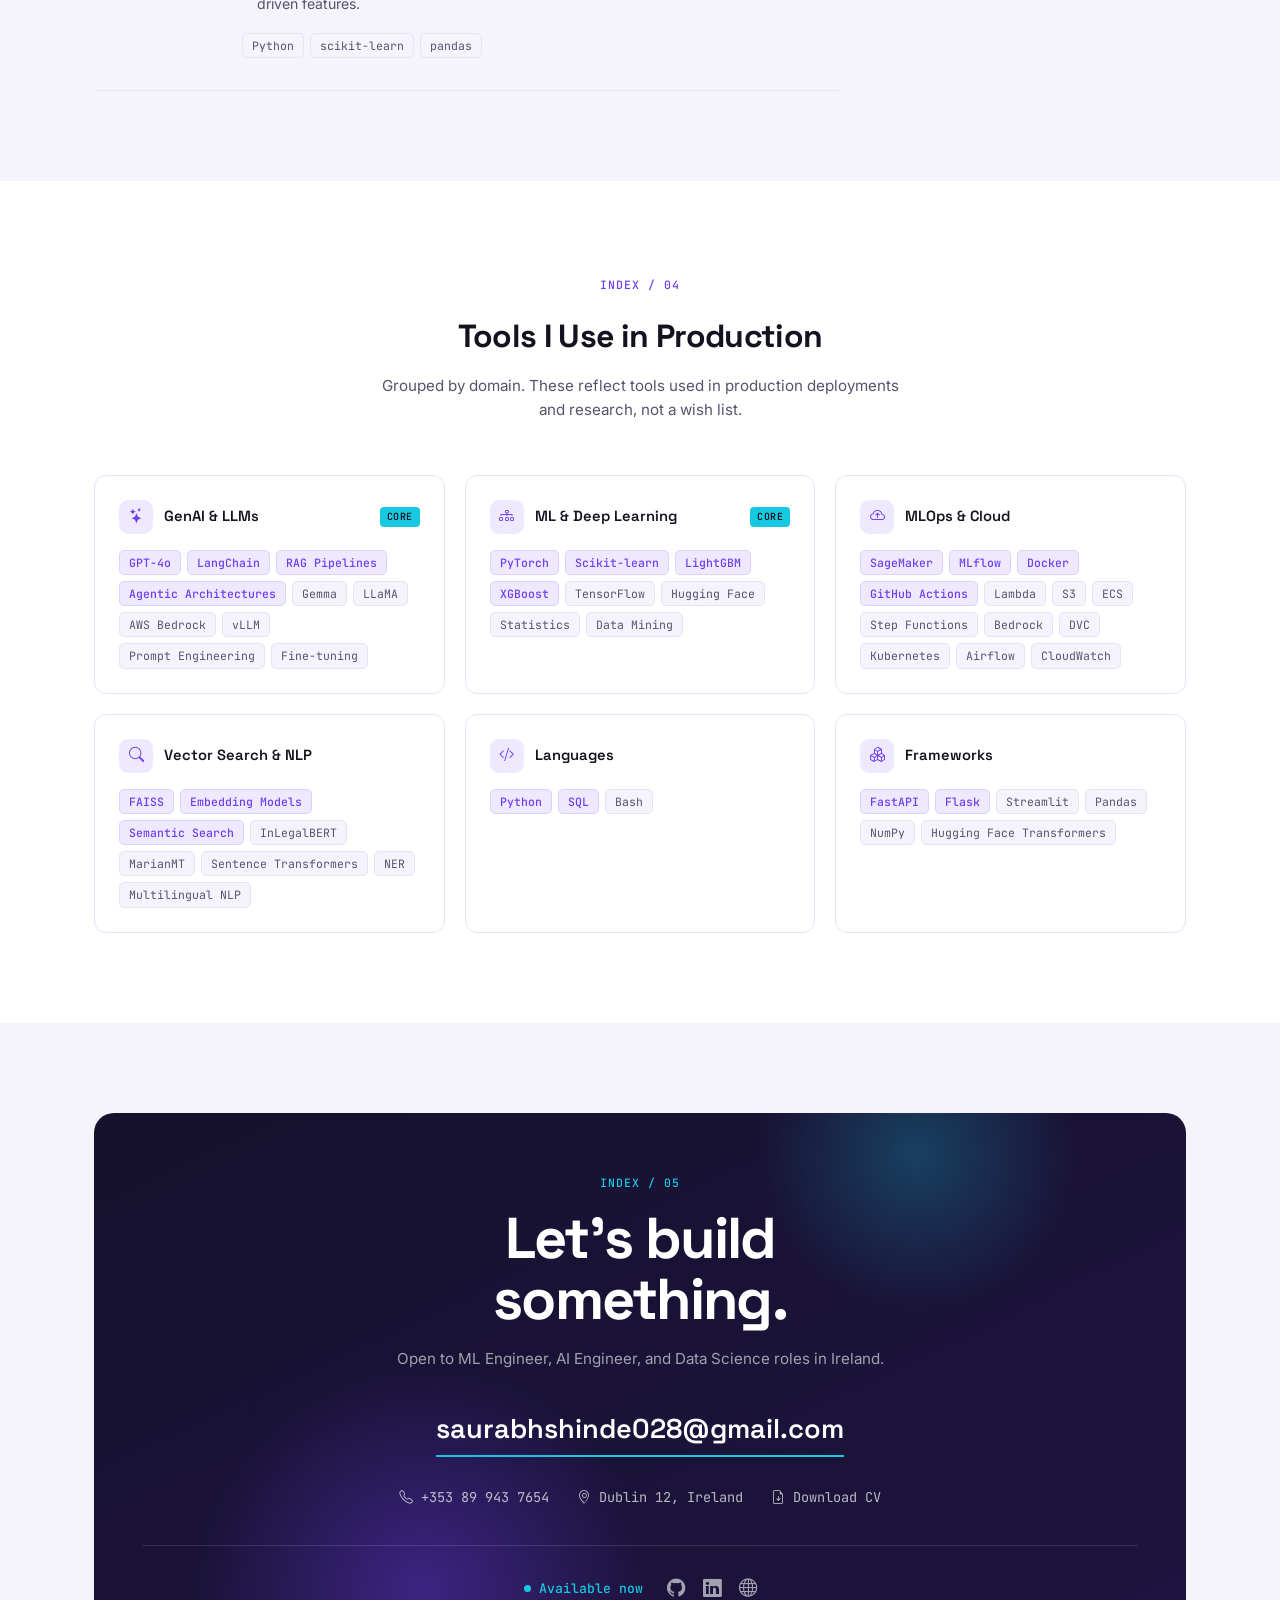
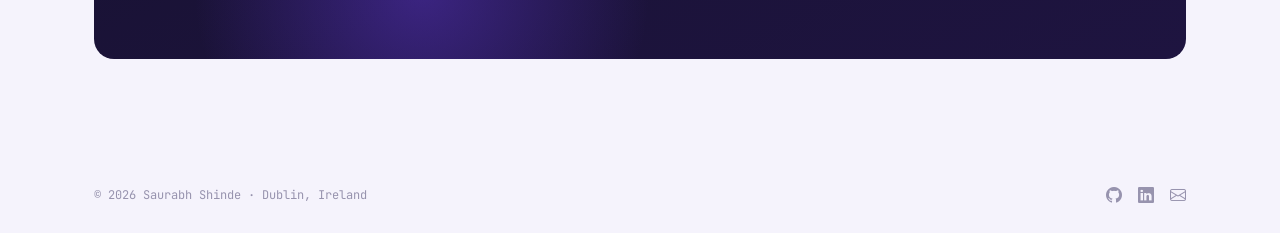
==== commit b9744886: "Generate Experience section from data/resume.json Adds data/resume.json, scripts/inject-resume.js an" ====
--- a/index.html
+++ b/index.html
@@ -303,40 +303,69 @@
         <!-- Left column: Professional Experience -->
         <div class="exp-timeline" data-aos="fade-up">
 
-          <!-- Capgemini -->
+          <!-- RESUME:EXPERIENCE:START (generated from data/resume.json, do not edit by hand) -->
+          <div class="exp-card">
+            <div class="exp-years">May 2025<br>— Present</div>
+            <div class="exp-content">
+              <div class="exp-header">
+                <div>
+                  <h3 class="exp-role">AI Engineer (Part-time)</h3>
+                  <p class="exp-company">Orcawise Limited · Dublin, Ireland (Remote)</p>
+                </div>
+              </div>
+              <ul class="exp-bullets">
+                <li>Delivered governed LLM workstreams across a <strong>12-month</strong> responsible AI program, building <strong>15+ prompt and guardrail configurations</strong> aligned with EU AI Act requirements.</li>
+                <li>Implemented safety refusals and content moderation logic that reduced non-compliant model outputs by <strong>~30%</strong> across tested use cases.</li>
+                <li>Integrated LLMs, RAG and search into RAIMS APIs, improving retrieval precision by <strong>~20%</strong> on internal compliance queries.</li>
+                <li>Optimized RAG data pipelines and RAIMS chat performance, cutting average response latency by <strong>~25%</strong> for a multi-user platform.</li>
+                <li>Collaborated in a mentor-led agile team of <strong>8+ engineers</strong>, shipping through Jira and GitLab in weekly sprints.</li>
+              </ul>
+              <div class="exp-tags">
+                <span class="tag">LLMs</span>
+                <span class="tag">RAG</span>
+                <span class="tag">Guardrails</span>
+                <span class="tag">Prompt Engineering</span>
+                <span class="tag">REST APIs</span>
+                <span class="tag">EU AI Act</span>
+                <span class="tag">Jira</span>
+                <span class="tag">GitLab</span>
+              </div>
+            </div>
+          </div>
+
           <div class="exp-card">
             <div class="exp-years">Dec 2022<br>— Dec 2024</div>
             <div class="exp-content">
               <div class="exp-header">
                 <div>
-                  <h3 class="exp-role">Graduate AI/ML Engineer</h3>
+                  <h3 class="exp-role">AI Engineer</h3>
                   <p class="exp-company">Capgemini · Navi Mumbai, India</p>
                 </div>
               </div>
               <ul class="exp-bullets">
-                <li>Built and shipped ML/LLM-powered features across the full stack - data pipelines, model serving, and operational tooling - cutting deployment time by <strong>30%</strong> through Docker, DVC, MLflow, and GitHub Actions CI/CD.</li>
-                <li>Developed production-grade RAG pipelines integrating LLMs into document analysis workflows, reducing manual workloads by <strong>20%</strong>.</li>
-                <li>Implemented AI agent components automating multi-step operational decision workflows with structured output validation and prompt engineering.</li>
-                <li>Built real-time ML monitoring with drift detection, fairness evaluation, and explainability reporting (SHAP, LIME) for regulatory AI standards.</li>
-                <li>Applied transfer learning (BERT, RoBERTa) for document classification - <strong>15% accuracy improvement</strong>, 25% training time reduction via mixed-precision.</li>
-                <li>Containerised ML services with Docker, deployed on AWS (SageMaker, Lambda, S3, ECS) for batch and real-time inference.</li>
+                <li>Developed and deployed production LLM and RAG solutions that automated document-analysis workflows, integrating with enterprise systems and cutting manual workloads by <strong>20%</strong>.</li>
+                <li>Applied prompt engineering and structured output validation to improve the reliability and consistency of LLM outputs in production.</li>
+                <li>Engineered end-to-end MLOps pipelines (Docker, DVC, MLflow, GitHub Actions CI/CD), reducing model deployment time by <strong>30%</strong> across compliance-focused financial-services projects.</li>
+                <li>Built production model monitoring with automated drift detection, fairness evaluation and explainability (SHAP, LIME), applying responsible-AI and data-privacy practices.</li>
+                <li>Built and deployed containerised Python APIs and LLM-enabled workflows on AWS (SageMaker, Lambda, S3, ECS).</li>
+                <li>Applied BERT and RoBERTa to document classification, improving accuracy by <strong>15%</strong> and reducing training time by <strong>25%</strong> with mixed-precision training.</li>
+                <li>Worked with technical and non-technical stakeholders to turn regulated-domain requirements into maintainable, testable AI solutions.</li>
               </ul>
               <div class="exp-tags">
-                <span class="tag">PyTorch</span>
-                <span class="tag">LangChain</span>
+                <span class="tag">Python</span>
+                <span class="tag">LLMs</span>
                 <span class="tag">RAG</span>
+                <span class="tag">BERT / RoBERTa</span>
                 <span class="tag">Docker</span>
+                <span class="tag">DVC</span>
+                <span class="tag">MLflow</span>
+                <span class="tag">GitHub Actions</span>
                 <span class="tag">AWS</span>
-                <span class="tag">MLflow</span>
-                <span class="tag">DVC</span>
-                <span class="tag">BERT</span>
                 <span class="tag">SHAP</span>
-                <span class="tag">GitHub Actions</span>
               </div>
             </div>
           </div>
 
-          <!-- Qriocity -->
           <div class="exp-card">
             <div class="exp-years">Dec 2021<br>— Dec 2022</div>
             <div class="exp-content">
@@ -347,43 +376,19 @@
                 </div>
               </div>
               <ul class="exp-bullets">
-                <li>Developed and deployed supervised ML models (classification and regression) with Python, scikit-learn, and pandas to support an interactive learning platform serving students.</li>
-                <li>Built end-to-end ML pipelines spanning data preparation, feature engineering, hyperparameter tuning, and deployment of production-ready solutions.</li>
-                <li>Applied cross-validation and precision/recall/F1-score evaluation to validate model performance and reduce overfitting.</li>
+                <li>Built Python classification and regression models (scikit-learn, pandas) for an interactive learning platform.</li>
+                <li>Ran the full ML workflow: data cleaning, feature engineering, training, hyperparameter tuning and evaluation.</li>
+                <li>Used cross-validation, precision, recall and F1-score to compare models and reduce overfitting.</li>
+                <li>Worked with product and curriculum teams to translate user requirements into ML-driven features.</li>
               </ul>
               <div class="exp-tags">
                 <span class="tag">Python</span>
-                <span class="tag">Scikit-learn</span>
-                <span class="tag">Pandas</span>
-                <span class="tag">NumPy</span>
-                <span class="tag">ML Pipelines</span>
+                <span class="tag">scikit-learn</span>
+                <span class="tag">pandas</span>
               </div>
             </div>
           </div>
-
-          <!-- Microsoft -->
-          <div class="exp-card">
-            <div class="exp-years">Feb 2022<br>— Apr 2022</div>
-            <div class="exp-content">
-              <div class="exp-header">
-                <div>
-                  <h3 class="exp-role">Data Science Intern</h3>
-                  <p class="exp-company">Future Ready Talent (Microsoft) · Remote</p>
-                </div>
-              </div>
-              <ul class="exp-bullets">
-                <li>Built and deployed a Flask-based ML web application on Azure for insurance claim eligibility prediction, cutting manual verification effort by <strong>40%</strong>.</li>
-                <li>Designed reproducible model evaluation framework (AUROC, precision-recall) adopted across the intern cohort.</li>
-              </ul>
-              <div class="exp-tags">
-                <span class="tag">Python</span>
-                <span class="tag">Flask</span>
-                <span class="tag">Azure</span>
-                <span class="tag">Scikit-learn</span>
-                <span class="tag">ML</span>
-              </div>
-            </div>
-          </div>
+          <!-- RESUME:EXPERIENCE:END -->
 
         </div>
 
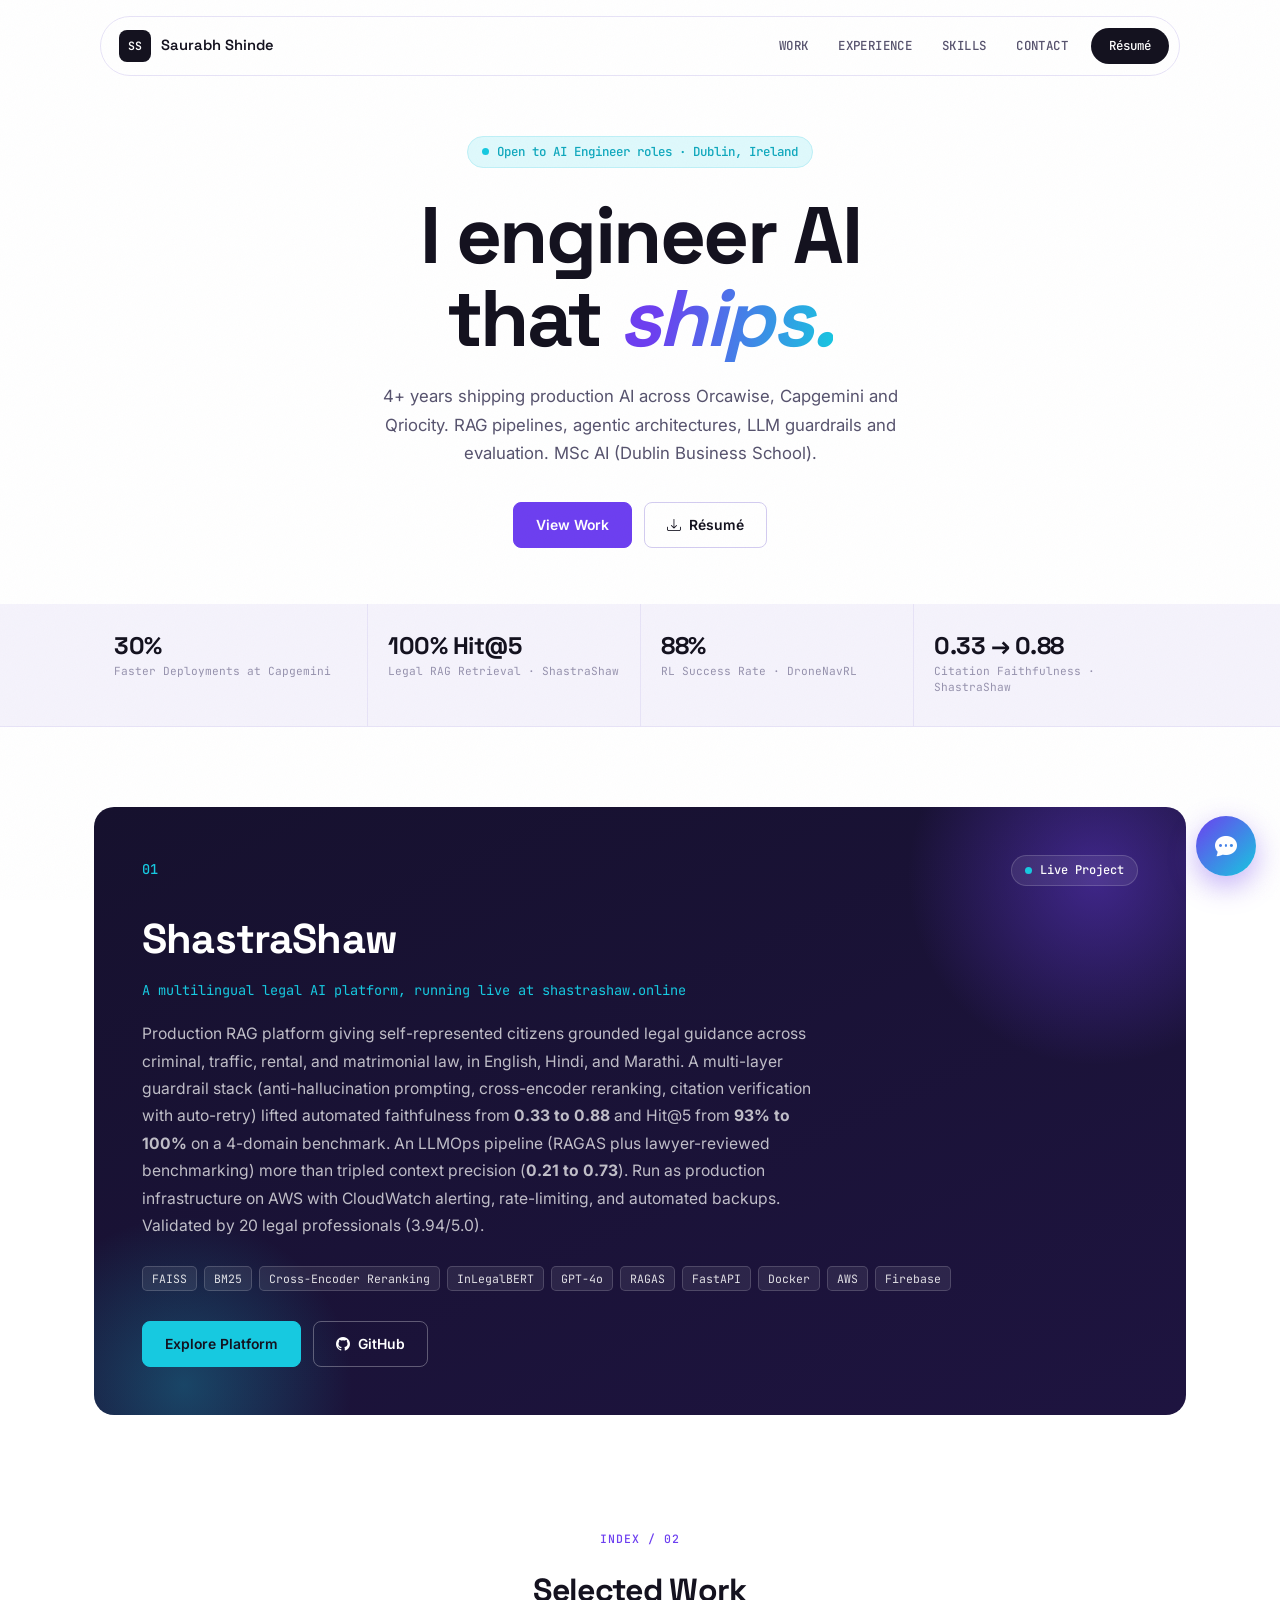
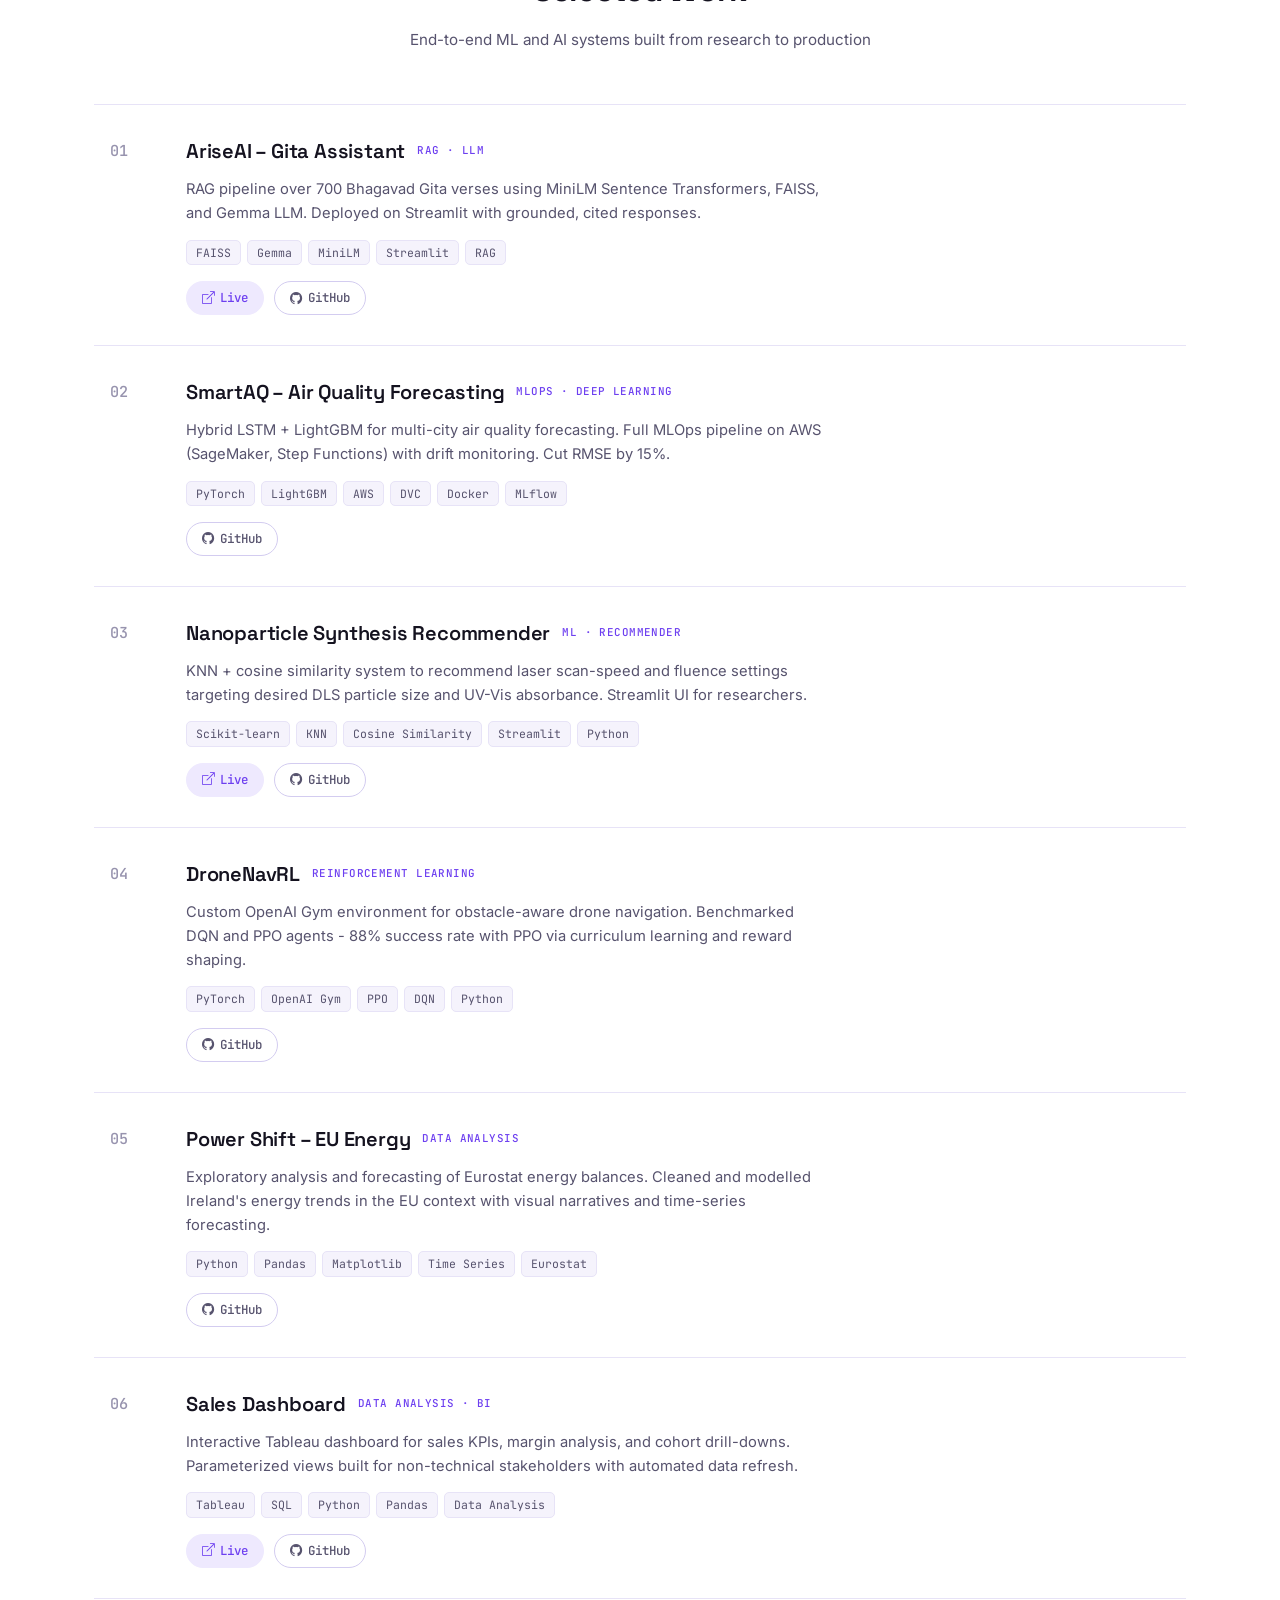
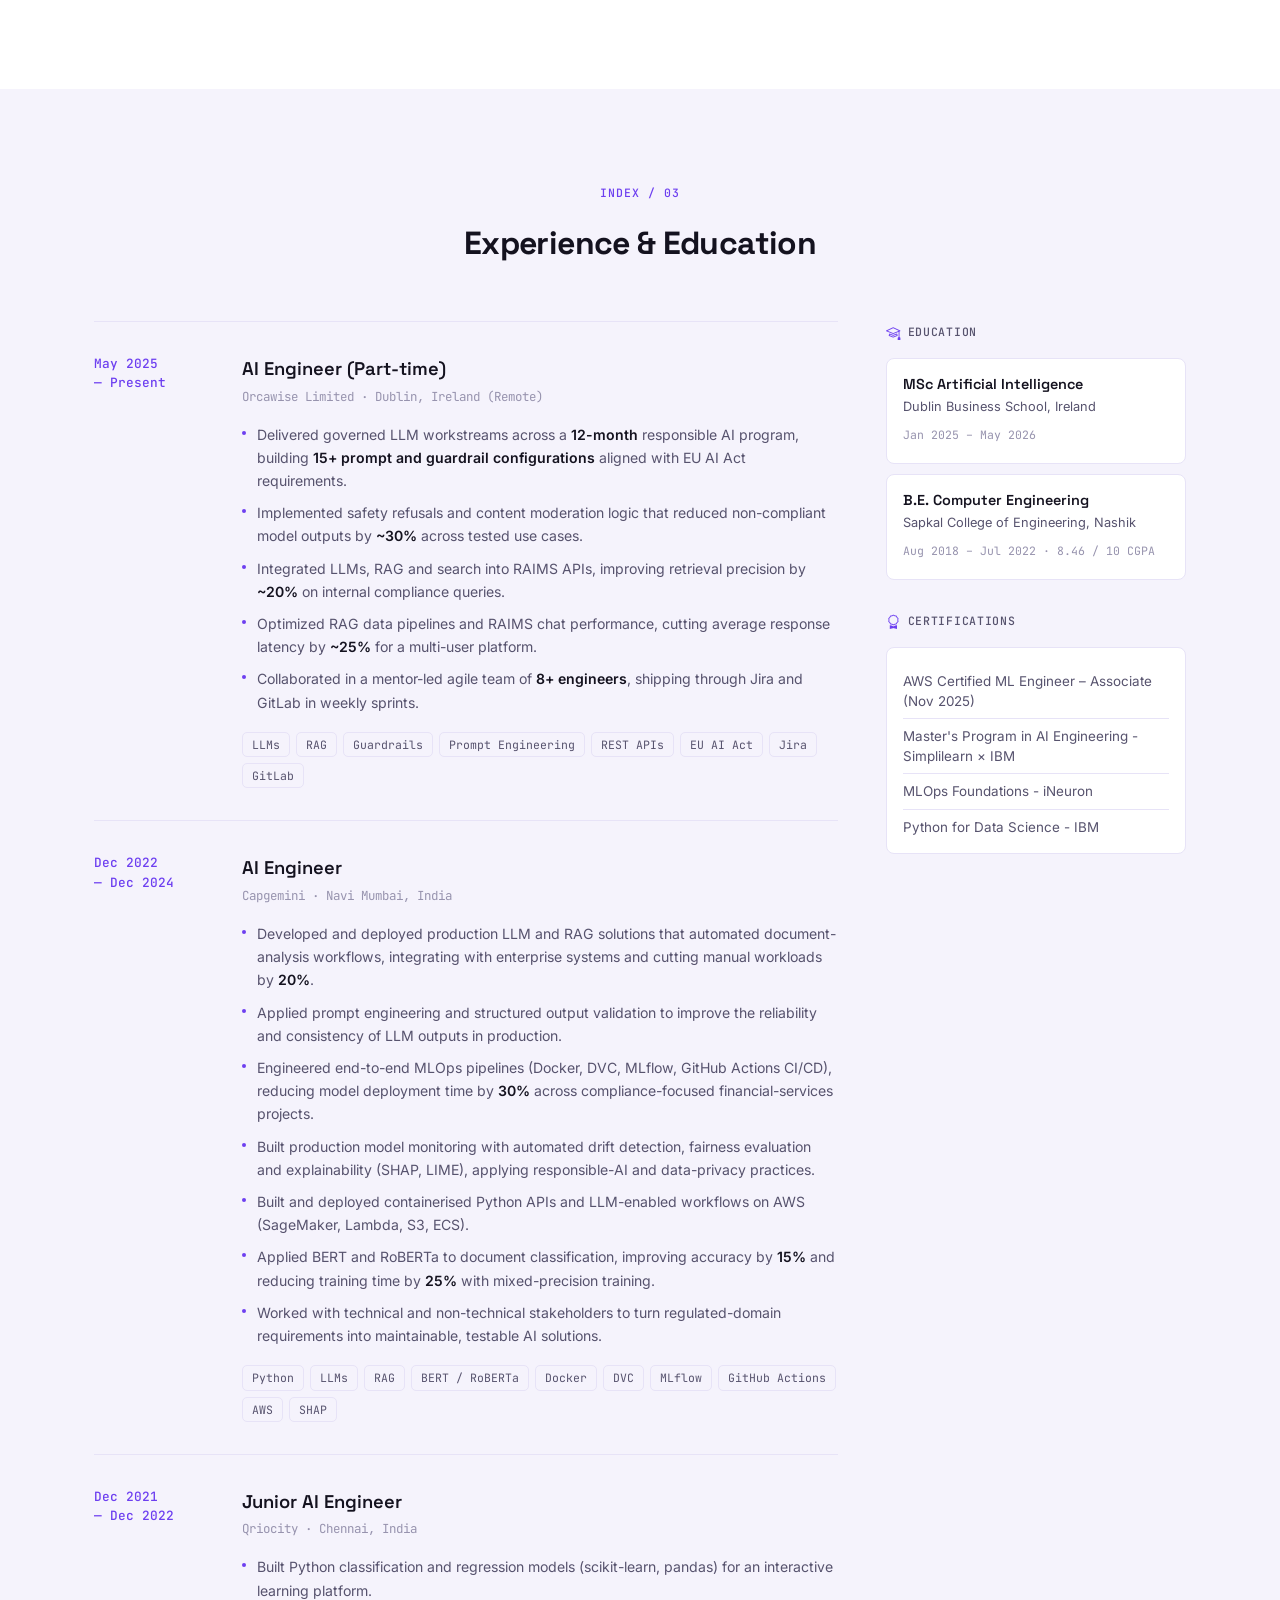
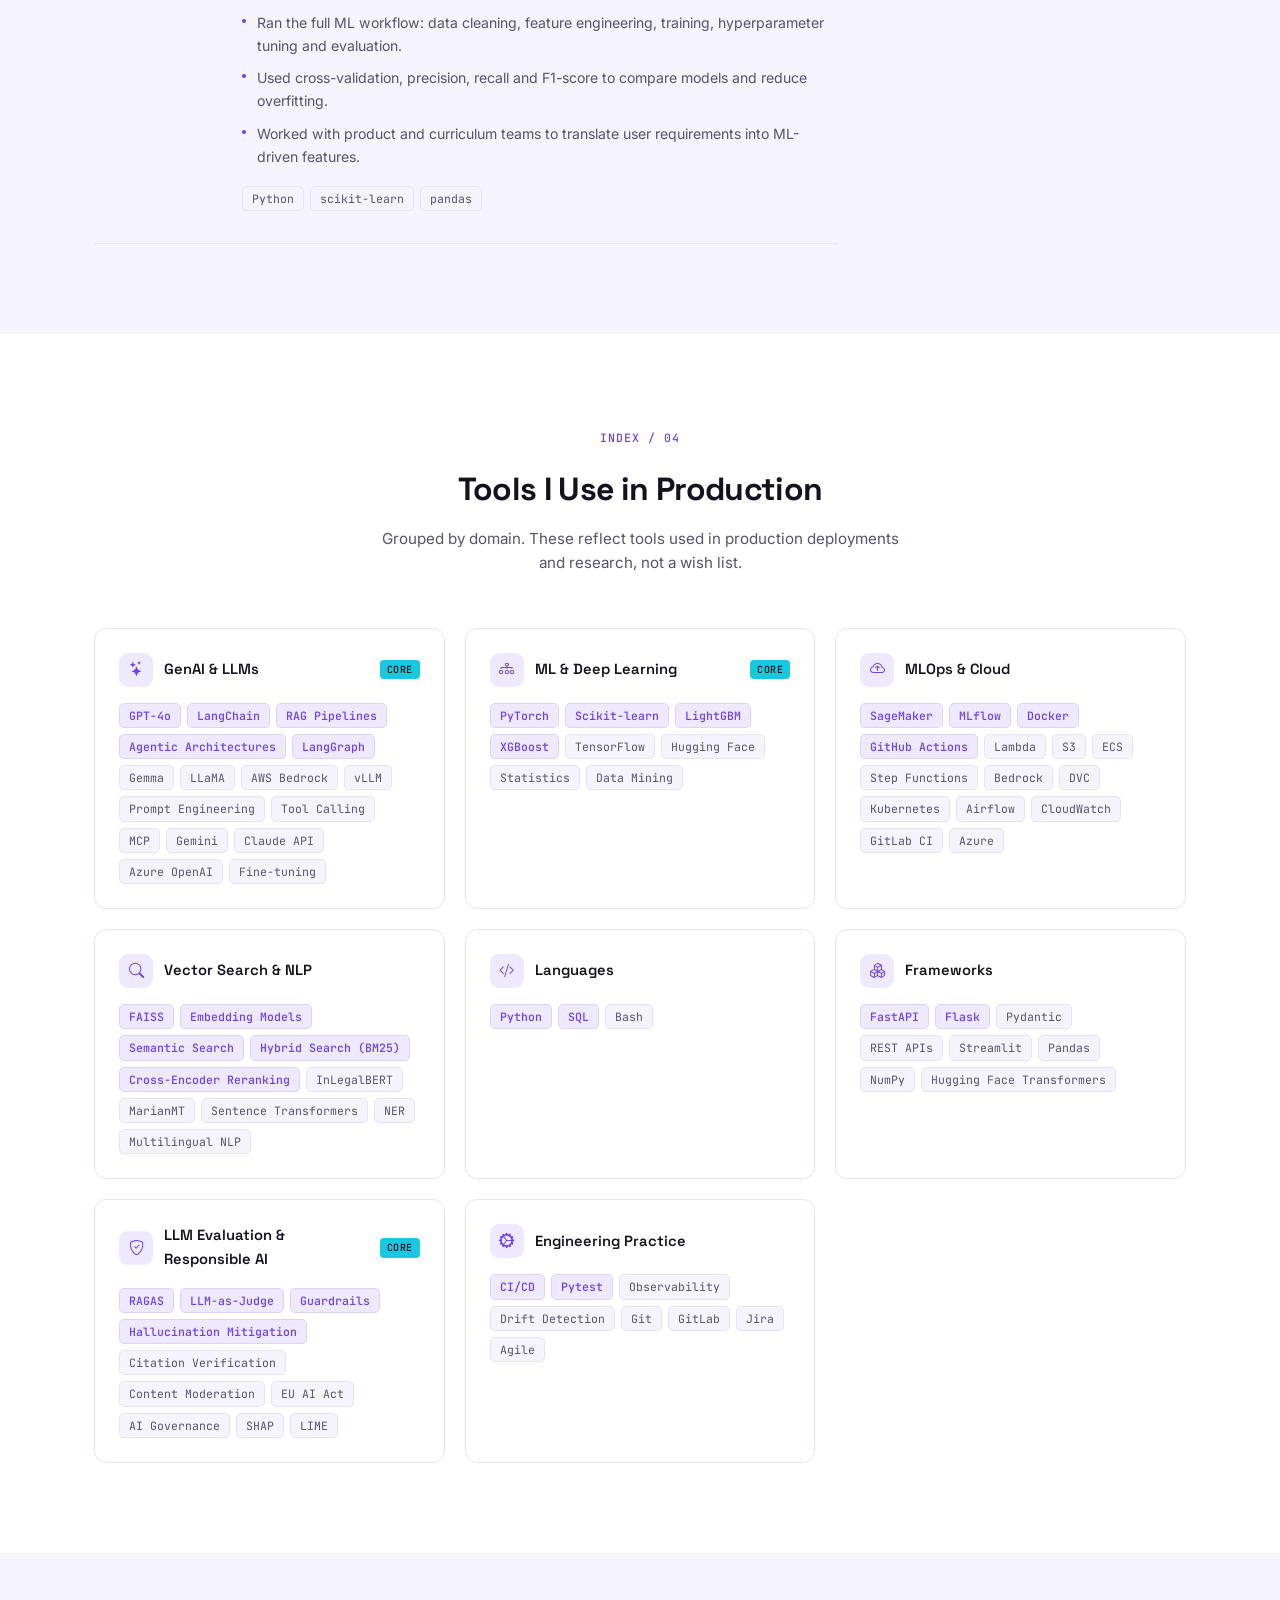
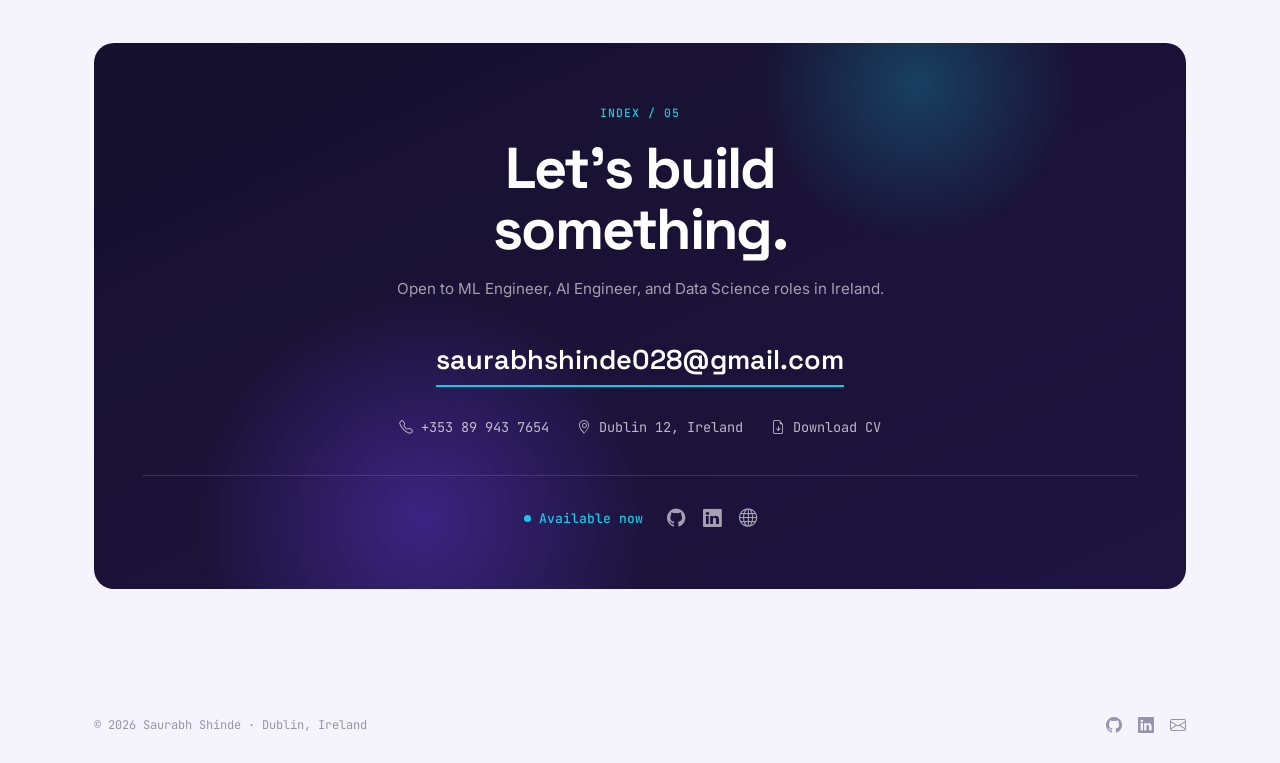
==== commit c48ff356: "Remove Stamp 1G, refresh ShastraShaw card and skills, sync chat bot with resume data - Drop Stamp 1G" ====
--- a/index.html
+++ b/index.html
@@ -5,7 +5,7 @@
   <meta charset="utf-8">
   <meta name="viewport" content="width=device-width, initial-scale=1.0">
   <title>Saurabh Shinde | ML Engineer</title>
-  <meta name="description" content="ML/AI Engineer with 3+ years building production RAG pipelines, agentic AI, and end-to-end ML systems. Based in Dublin, Ireland. Stamp 1G - no sponsorship required.">
+  <meta name="description" content="AI Engineer with 4+ years building production RAG pipelines, agentic AI, LLM evaluation, and end-to-end ML systems. Based in Dublin, Ireland.">
   <meta name="keywords" content="ML Engineer, AI Engineer, RAG, LLM, PyTorch, AWS, Dublin, Ireland">
 
   <!-- Google Fonts: Space Grotesk (display), Inter (body), JetBrains Mono (accents) -->
@@ -59,12 +59,12 @@
       <div class="hero-text">
         <span class="hero-badge">
           <span class="badge-dot"></span>
-          Stamp 1G · Authorised to work in Ireland
+          Open to AI Engineer roles · Dublin, Ireland
         </span>
         <h1 class="hero-headline">I engineer AI<br>that <span class="ink-accent">ships.</span></h1>
         <p class="hero-sub">
-          3+ years shipping production AI across Capgemini and Qriocity. RAG pipelines,
-          agentic architectures, and end-to-end ML systems. MSc AI (Dublin Business School).
+          4+ years shipping production AI across Orcawise, Capgemini and Qriocity. RAG pipelines,
+          agentic architectures, LLM guardrails and evaluation. MSc AI (Dublin Business School).
         </p>
         <div class="hero-ctas">
           <a href="#projects" class="btn-primary">View Work</a>
@@ -83,7 +83,7 @@
           <span class="stat-label">Faster Deployments at Capgemini</span>
         </div>
         <div class="stat-cell">
-          <span class="stat-number">Hit@5 1.0</span>
+          <span class="stat-number">100% Hit@5</span>
           <span class="stat-label">Legal RAG Retrieval · ShastraShaw</span>
         </div>
         <div class="stat-cell">
@@ -91,8 +91,8 @@
           <span class="stat-label">RL Success Rate · DroneNavRL</span>
         </div>
         <div class="stat-cell">
-          <span class="stat-number">Stamp 1G</span>
-          <span class="stat-label">No Sponsorship Required</span>
+          <span class="stat-number">0.33 → 0.88</span>
+          <span class="stat-label">Citation Faithfulness · ShastraShaw</span>
         </div>
       </div>
     </div>
@@ -111,21 +111,25 @@
             <h3 class="featured-title">ShastraShaw</h3>
             <p class="featured-tagline">A multilingual legal AI platform, running live at shastrashaw.online</p>
             <p class="featured-desc">
-              Production RAG pipeline indexing 2,194 legal document chunks across criminal, traffic, rental, and
-              matrimonial law using FAISS + InLegalBERT. Supports English, Hindi, and Marathi. Validated by 20
-              legal professionals (3.94/5.0). Hit@5 of 1.0, MRR 0.955.
+              Production RAG platform giving self-represented citizens grounded legal guidance across criminal,
+              traffic, rental, and matrimonial law, in English, Hindi, and Marathi. A multi-layer guardrail stack
+              (anti-hallucination prompting, cross-encoder reranking, citation verification with auto-retry) lifted
+              automated faithfulness from <strong>0.33 to 0.88</strong> and Hit@5 from <strong>93% to 100%</strong>
+              on a 4-domain benchmark. An LLMOps pipeline (RAGAS plus lawyer-reviewed benchmarking) more than tripled
+              context precision (<strong>0.21 to 0.73</strong>). Run as production infrastructure on AWS with
+              CloudWatch alerting, rate-limiting, and automated backups. Validated by 20 legal professionals (3.94/5.0).
             </p>
             <div class="featured-tags">
               <span class="tag">FAISS</span>
+              <span class="tag">BM25</span>
+              <span class="tag">Cross-Encoder Reranking</span>
               <span class="tag">InLegalBERT</span>
               <span class="tag">GPT-4o</span>
-              <span class="tag">RAG</span>
-              <span class="tag">LangChain</span>
+              <span class="tag">RAGAS</span>
               <span class="tag">FastAPI</span>
               <span class="tag">Docker</span>
-              <span class="tag">AWS S3</span>
-              <span class="tag">MarianMT</span>
-              <span class="tag">RAGAS</span>
+              <span class="tag">AWS</span>
+              <span class="tag">Firebase</span>
             </div>
             <div class="featured-actions">
               <a href="https://shastrashaw.online" target="_blank" class="btn-primary">Explore Platform</a>
@@ -396,14 +400,6 @@
         <div class="edu-sidebar" data-aos="fade-up" data-aos-delay="100">
 
           <div class="sidebar-block">
-            <h4 class="sidebar-label"><i class="bi bi-shield-check"></i> Work Authorisation</h4>
-            <div class="sidebar-card">
-              <span class="stamp-badge">Stamp 1G</span>
-              <p class="sidebar-text">Eligible to work full-time in Ireland without employer sponsorship.</p>
-            </div>
-          </div>
-
-          <div class="sidebar-block">
             <h4 class="sidebar-label"><i class="bi bi-mortarboard"></i> Education</h4>
             <div class="sidebar-card">
               <h5 class="edu-degree">MSc Artificial Intelligence</h5>
@@ -420,7 +416,7 @@
           <div class="sidebar-block">
             <h4 class="sidebar-label"><i class="bi bi-award"></i> Certifications</h4>
             <div class="sidebar-card">
-              <p class="cert-item">AWS Certified ML Engineer – Associate</p>
+              <p class="cert-item">AWS Certified ML Engineer – Associate (Nov 2025)</p>
               <p class="cert-item">Master's Program in AI Engineering - Simplilearn × IBM</p>
               <p class="cert-item">MLOps Foundations - iNeuron</p>
               <p class="cert-item">Python for Data Science - IBM</p>
@@ -454,11 +450,17 @@
             <span class="tag tag-core">LangChain</span>
             <span class="tag tag-core">RAG Pipelines</span>
             <span class="tag tag-core">Agentic Architectures</span>
+            <span class="tag tag-core">LangGraph</span>
             <span class="tag">Gemma</span>
             <span class="tag">LLaMA</span>
             <span class="tag">AWS Bedrock</span>
             <span class="tag">vLLM</span>
             <span class="tag">Prompt Engineering</span>
+            <span class="tag">Tool Calling</span>
+            <span class="tag">MCP</span>
+            <span class="tag">Gemini</span>
+            <span class="tag">Claude API</span>
+            <span class="tag">Azure OpenAI</span>
             <span class="tag">Fine-tuning</span>
           </div>
         </div>
@@ -500,6 +502,8 @@
             <span class="tag">Kubernetes</span>
             <span class="tag">Airflow</span>
             <span class="tag">CloudWatch</span>
+            <span class="tag">GitLab CI</span>
+            <span class="tag">Azure</span>
           </div>
         </div>
 
@@ -512,6 +516,8 @@
             <span class="tag tag-core">FAISS</span>
             <span class="tag tag-core">Embedding Models</span>
             <span class="tag tag-core">Semantic Search</span>
+            <span class="tag tag-core">Hybrid Search (BM25)</span>
+            <span class="tag tag-core">Cross-Encoder Reranking</span>
             <span class="tag">InLegalBERT</span>
             <span class="tag">MarianMT</span>
             <span class="tag">Sentence Transformers</span>
@@ -540,10 +546,49 @@
           <div class="skill-tags">
             <span class="tag tag-core">FastAPI</span>
             <span class="tag tag-core">Flask</span>
+            <span class="tag">Pydantic</span>
+            <span class="tag">REST APIs</span>
             <span class="tag">Streamlit</span>
             <span class="tag">Pandas</span>
             <span class="tag">NumPy</span>
             <span class="tag">Hugging Face Transformers</span>
+          </div>
+        </div>
+
+        <div class="skill-domain" data-aos="fade-up">
+          <div class="domain-header">
+            <div class="domain-icon"><i class="bi bi-shield-check"></i></div>
+            <h4 class="domain-title">LLM Evaluation & Responsible AI</h4>
+            <span class="domain-badge">Core</span>
+          </div>
+          <div class="skill-tags">
+            <span class="tag tag-core">RAGAS</span>
+            <span class="tag tag-core">LLM-as-Judge</span>
+            <span class="tag tag-core">Guardrails</span>
+            <span class="tag tag-core">Hallucination Mitigation</span>
+            <span class="tag">Citation Verification</span>
+            <span class="tag">Content Moderation</span>
+            <span class="tag">EU AI Act</span>
+            <span class="tag">AI Governance</span>
+            <span class="tag">SHAP</span>
+            <span class="tag">LIME</span>
+          </div>
+        </div>
+
+        <div class="skill-domain" data-aos="fade-up" data-aos-delay="50">
+          <div class="domain-header">
+            <div class="domain-icon"><i class="bi bi-gear-wide-connected"></i></div>
+            <h4 class="domain-title">Engineering Practice</h4>
+          </div>
+          <div class="skill-tags">
+            <span class="tag tag-core">CI/CD</span>
+            <span class="tag tag-core">Pytest</span>
+            <span class="tag">Observability</span>
+            <span class="tag">Drift Detection</span>
+            <span class="tag">Git</span>
+            <span class="tag">GitLab</span>
+            <span class="tag">Jira</span>
+            <span class="tag">Agile</span>
           </div>
         </div>
 
